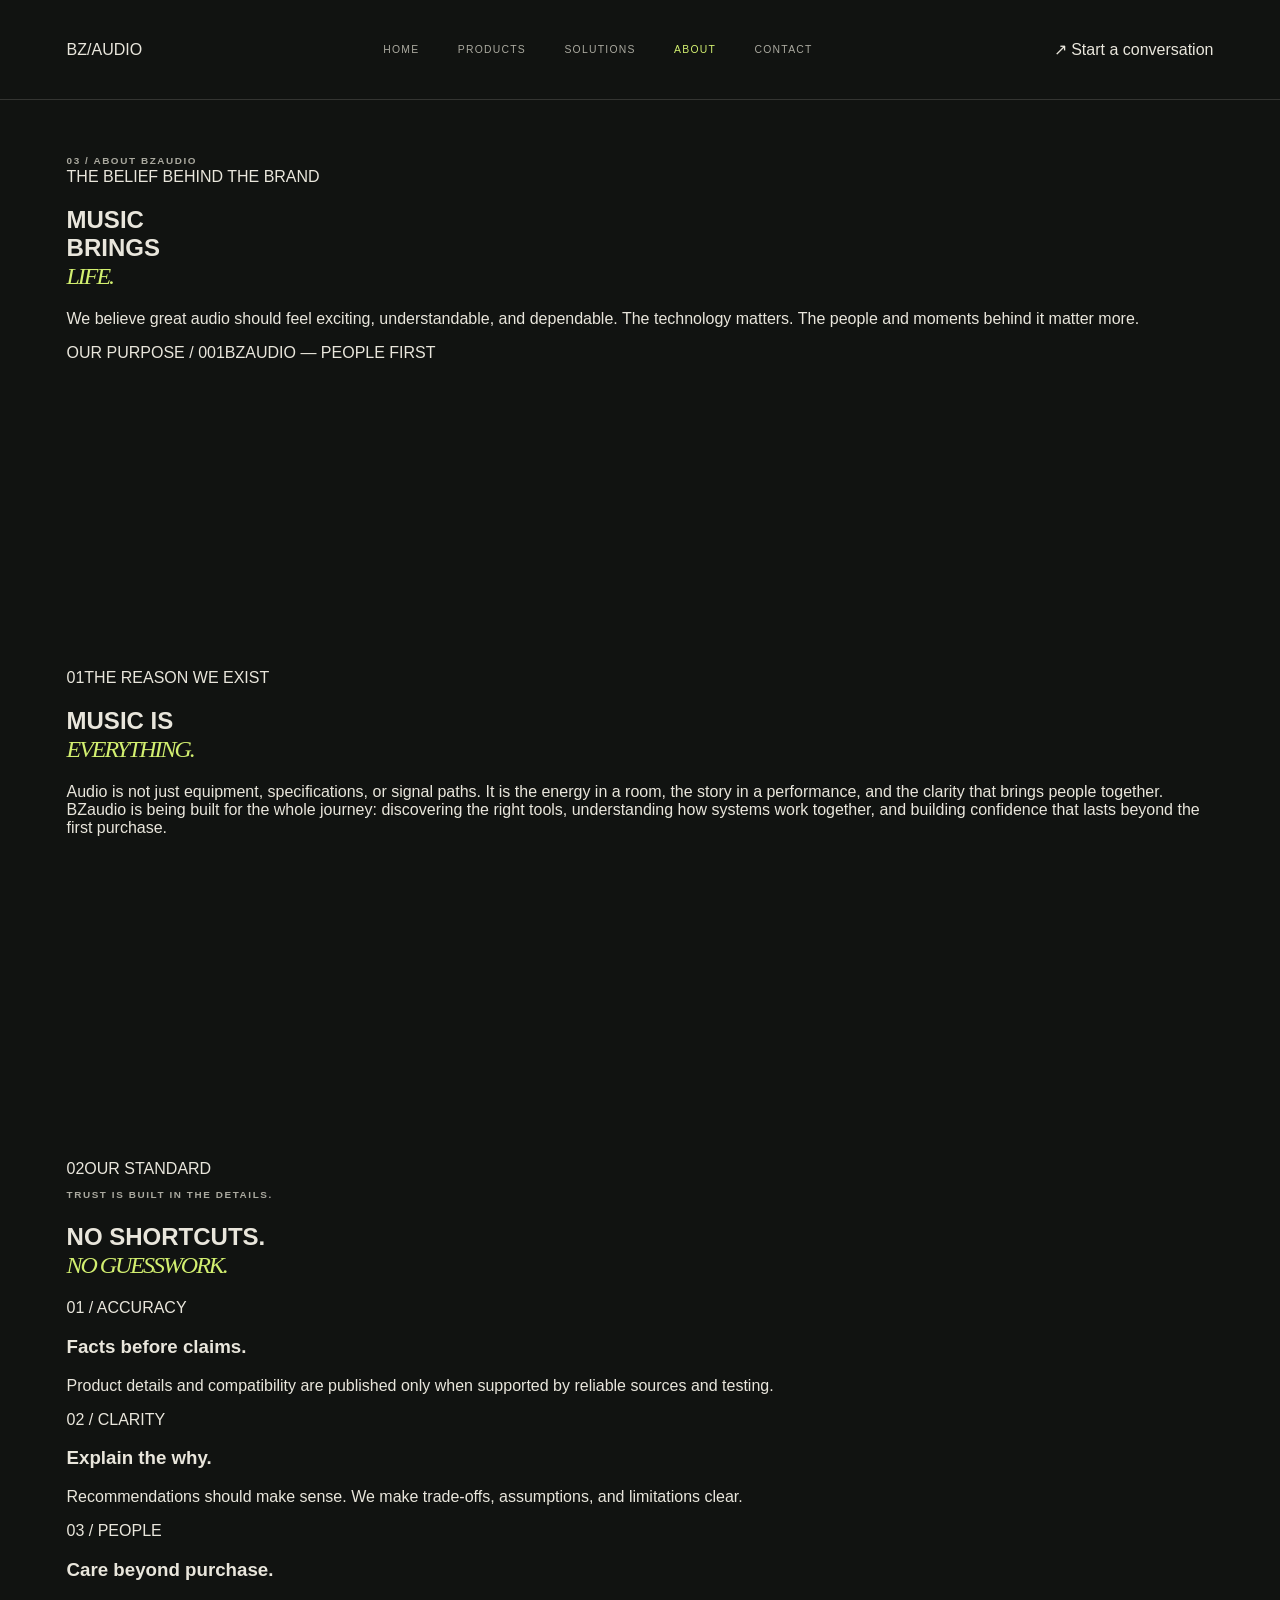
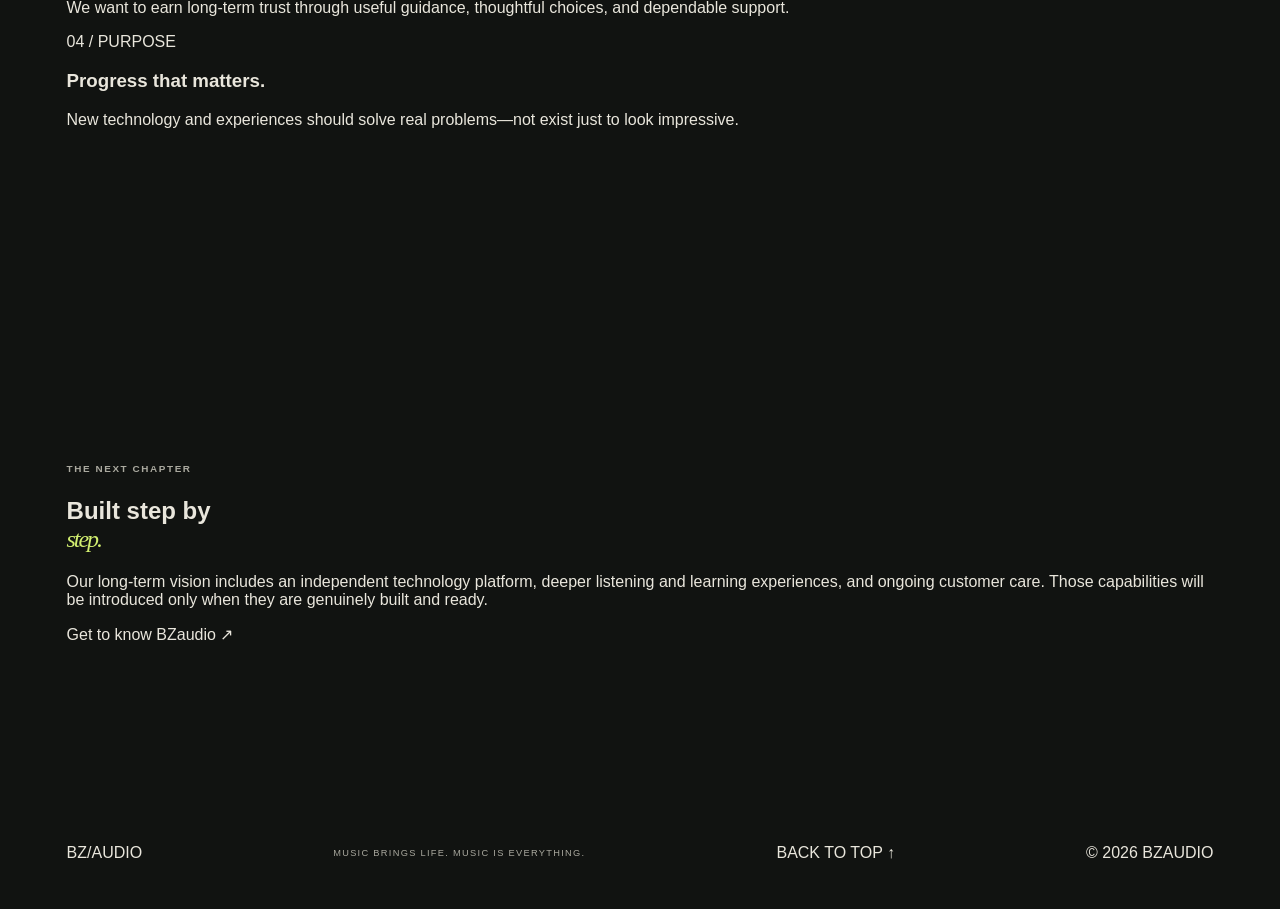
==== about.html @ c27d9ab2 "feat: add BZaudio company story and trust principles" ====
<!doctype html>
<html lang="en">
<head>
  <meta charset="utf-8">
  <meta name="viewport" content="width=device-width, initial-scale=1">
  <meta name="theme-color" content="#151614">
  <meta name="description" content="Learn about the BZaudio belief, company purpose, and the standards guiding a people-first professional audio company.">
  <meta property="og:title" content="About — BZaudio">
  <meta property="og:description" content="Music brings life. Music is everything.">
  <title>About — BZaudio</title>
  <link rel="preconnect" href="https://fonts.googleapis.com">
  <link rel="preconnect" href="https://fonts.gstatic.com" crossorigin>
  <link href="https://fonts.googleapis.com/css2?family=DM+Mono:wght@400;500&family=Manrope:wght@400;500;600;700;800&display=swap" rel="stylesheet">
  <link rel="stylesheet" href="styles.css">
  <script src="script.js" defer></script>
</head>
<body>
  <a class="skip-link" href="#main">Skip to content</a>
  <header class="site-header">
    <a class="wordmark" href="index.html" aria-label="BZaudio home"><span class="wordmark-symbol" aria-hidden="true">BZ<span>/</span></span><span class="wordmark-name">AUDIO</span></a>
    <button class="menu-toggle" type="button" aria-expanded="false" aria-controls="primary-navigation"><span class="menu-toggle-label">Menu</span><span class="menu-toggle-icon" aria-hidden="true"><i></i><i></i></span></button>
    <nav class="primary-navigation" id="primary-navigation" aria-label="Main navigation">
      <a href="index.html">Home</a><a href="products.html">Products</a><a href="solutions.html">Solutions</a><a href="about.html" aria-current="page">About</a><a href="contact.html">Contact</a>
    </nav>
    <a class="header-index" href="contact.html"><span>↗</span> Start a conversation</a>
  </header>
  <main id="main">
    <section class="subpage-hero section-shell">
      <div class="subpage-meta" data-reveal><span class="eyebrow">03 / ABOUT BZAUDIO</span><span>THE BELIEF BEHIND THE BRAND</span></div>
      <div class="subpage-heading" data-reveal>
        <h1>MUSIC<br>BRINGS<br><em>LIFE.</em></h1>
        <p>We believe great audio should feel exciting, understandable, and dependable. The technology matters. The people and moments behind it matter more.</p>
      </div>
      <div class="subpage-foot"><span>OUR PURPOSE / 001</span><span>BZAUDIO — PEOPLE FIRST</span></div>
    </section>
    <section class="about-belief section-shell">
      <div class="section-label" data-reveal><span>01</span><span>THE REASON WE EXIST</span></div>
      <div class="about-belief-copy" data-reveal>
        <h2>MUSIC IS<br><em>EVERYTHING.</em></h2>
        <p>Audio is not just equipment, specifications, or signal paths. It is the energy in a room, the story in a performance, and the clarity that brings people together. BZaudio is being built for the whole journey: discovering the right tools, understanding how systems work together, and building confidence that lasts beyond the first purchase.</p>
      </div>
    </section>
    <section class="about-standards section-shell">
      <div class="section-label" data-reveal><span>02</span><span>OUR STANDARD</span></div>
      <div class="about-standards-heading" data-reveal><p class="eyebrow">Trust is built in the details.</p><h2>NO SHORTCUTS.<br><em>NO GUESSWORK.</em></h2></div>
      <div class="standard-grid">
        <article data-reveal><span>01 / ACCURACY</span><h3>Facts before claims.</h3><p>Product details and compatibility are published only when supported by reliable sources and testing.</p></article>
        <article data-reveal><span>02 / CLARITY</span><h3>Explain the why.</h3><p>Recommendations should make sense. We make trade-offs, assumptions, and limitations clear.</p></article>
        <article data-reveal><span>03 / PEOPLE</span><h3>Care beyond purchase.</h3><p>We want to earn long-term trust through useful guidance, thoughtful choices, and dependable support.</p></article>
        <article data-reveal><span>04 / PURPOSE</span><h3>Progress that matters.</h3><p>New technology and experiences should solve real problems—not exist just to look impressive.</p></article>
      </div>
    </section>
    <section class="subpage-cta section-shell" data-reveal>
      <p class="eyebrow">THE NEXT CHAPTER</p><h2>Built step by<br><em>step.</em></h2><p class="cta-description">Our long-term vision includes an independent technology platform, deeper listening and learning experiences, and ongoing customer care. Those capabilities will be introduced only when they are genuinely built and ready.</p><a class="cta-link" href="contact.html">Get to know BZaudio <span>↗</span></a>
    </section>
  </main>
  <footer class="site-footer"><a class="footer-wordmark" href="index.html">BZ<span>/</span>AUDIO</a><p>MUSIC BRINGS LIFE. MUSIC IS EVERYTHING.</p><a class="back-to-top" href="#main">BACK TO TOP <span>↑</span></a><span class="footer-copyright">© <span id="year">2026</span> BZAUDIO</span></footer>
</body>
</html>
---- styles.css ----
:root {
  color-scheme: dark;
  --ink: #111311;
  --ink-soft: #191c19;
  --paper: #e9e6dc;
  --paper-muted: #aaa99f;
  --line: rgba(233, 230, 220, 0.2);
  --line-strong: rgba(233, 230, 220, 0.42);
  --signal: #d2ef70;
  --serif: Georgia, "Times New Roman", serif;
  --sans: Inter, "Helvetica Neue", Helvetica, Arial, sans-serif;
  --page-gutter: clamp(1.25rem, 5.2vw, 5.8rem);
  --ease-out: cubic-bezier(0.2, 0.72, 0.18, 1);
}

* { box-sizing: border-box; }
html { scroll-behavior: smooth; scroll-padding-top: 6rem; }
body {
  margin: 0;
  background: var(--ink);
  color: var(--paper);
  font-family: var(--sans);
  -webkit-font-smoothing: antialiased;
  text-rendering: optimizeLegibility;
}
a { color: inherit; text-decoration: none; }
button { font: inherit; }
::selection { background: var(--signal); color: var(--ink); }

.skip-link {
  position: fixed;
  z-index: 100;
  top: 1rem;
  left: 1rem;
  padding: .8rem 1rem;
  transform: translateY(-160%);
  background: var(--signal);
  color: var(--ink);
}
.skip-link:focus { transform: translateY(0); }

.site-header {
  position: absolute;
  z-index: 20;
  inset: 0 0 auto;
  display: flex;
  align-items: center;
  justify-content: space-between;
  min-height: 6.25rem;
  padding: 0 var(--page-gutter);
  border-bottom: 1px solid rgba(233, 230, 220, .16);
}
.brand { display: inline-flex; align-items: center; gap: .7rem; width: max-content; }
.brand-mark { display: inline-flex; align-items: end; gap: 3px; height: 1.3rem; }
.brand-mark span { display: block; width: 3px; background: var(--signal); transform-origin: bottom; }
.brand-mark span:nth-child(1) { height: 48%; }
.brand-mark span:nth-child(2) { height: 100%; }
.brand-mark span:nth-child(3) { height: 68%; }
.brand-name { font-size: 1.2rem; font-weight: 760; letter-spacing: -.075em; }
.brand-name span { font-weight: 350; }
.primary-navigation { display: flex; align-items: center; gap: clamp(1.5rem, 3vw, 3.5rem); }
.primary-navigation a, .header-note {
  color: var(--paper-muted);
  font-size: .65rem;
  letter-spacing: .12em;
  text-transform: uppercase;
  transition: color .25s ease;
}
.primary-navigation a:hover, .primary-navigation a:focus-visible { color: var(--signal); }
.header-note { font-size: .58rem; letter-spacing: .16em; }
.menu-toggle { display: none; }

.hero {
  position: relative;
  display: flex;
  min-height: min(900px, 100svh);
  min-height: max(740px, 100svh);
  align-items: center;
  overflow: hidden;
  padding: 9rem var(--page-gutter) 6.5rem;
  isolation: isolate;
}
.hero::before {
  position: absolute;
  z-index: -2;
  inset: 0;
  background: linear-gradient(90deg, rgba(17, 19, 17, .99) 0%, rgba(17, 19, 17, .92) 38%, rgba(17, 19, 17, .26) 100%);
  content: "";
}
.hero-grid {
  position: absolute;
  z-index: -3;
  inset: 0;
  background-image: linear-gradient(rgba(233,230,220,.055) 1px, transparent 1px), linear-gradient(90deg, rgba(233,230,220,.055) 1px, transparent 1px);
  background-size: 8.333vw 8.333vw;
  mask-image: linear-gradient(90deg, transparent, #000 34%, #000 100%);
}
.hero-content { position: relative; z-index: 2; width: min(100%, 930px); }
.eyebrow, .section-kicker, .belief-label, .belief-foot, .architecture-caption, .hero-index, .hero-side-note, .closing-coordinate, .row-number, .footer-meta {
  font-size: .62rem;
  font-weight: 550;
  letter-spacing: .16em;
  line-height: 1.5;
  text-transform: uppercase;
}
.eyebrow { display: flex; align-items: center; gap: .8rem; color: var(--paper-muted); }
.eyebrow-line { width: 2.4rem; height: 1px; background: var(--signal); }
.hero h1 {
  max-width: 9ch;
  margin: 2.6rem 0 2.7rem;
  font-size: clamp(4.6rem, 10.7vw, 10.4rem);
  font-weight: 560;
  letter-spacing: -.092em;
  line-height: .82;
}
h1 em, h2 em { color: var(--signal); font-family: var(--serif); font-weight: 400; letter-spacing: -.085em; }
.hero-bottom { display: flex; align-items: end; justify-content: space-between; gap: 2rem; max-width: 760px; }
.hero-intro { max-width: 24rem; margin: 0; color: var(--paper-muted); font-size: clamp(.95rem, 1.25vw, 1.12rem); line-height: 1.7; }
.round-link { display: flex; align-items: center; gap: 1.1rem; color: var(--paper); font-size: .66rem; letter-spacing: .1em; line-height: 1.5; text-transform: uppercase; }
.round-link-icon {
  display: grid;
  width: 3.4rem;
  height: 3.4rem;
  place-items: center;
  border: 1px solid var(--line-strong);
  border-radius: 50%;
  color: var(--signal);
  font-size: 1.35rem;
  transition: color .3s ease, background .3s ease, transform .3s var(--ease-out);
}
.round-link:hover .round-link-icon { transform: translate(4px, 4px); background: var(--signal); color: var(--ink); }
.hero-index { position: absolute; right: var(--page-gutter); bottom: 3rem; display: flex; align-items: center; gap: .7rem; color: var(--paper-muted); }
.hero-index span:first-child { color: var(--signal); }
.index-rule { width: 3rem; height: 1px; background: var(--line-strong); }
.hero-side-note { position: absolute; top: 50%; right: 1.4rem; color: rgba(233,230,220,.42); writing-mode: vertical-rl; transform: translateY(-50%); }

.hero-architecture { position: absolute; z-index: -1; top: 12%; right: 5%; width: min(48vw, 690px); height: 76%; opacity: .9; perspective: 1000px; }
.architecture-frame { position: absolute; inset: 8% 13%; border: 1px solid rgba(233,230,220,.2); transform: rotateY(-22deg) rotateX(4deg); }
.frame-two { inset: 16% 22%; border-color: rgba(210,239,112,.38); transform: rotateY(-22deg) rotateX(4deg) translateZ(28px); }
.frame-three { inset: 25% 31%; border-color: rgba(233,230,220,.36); transform: rotateY(-22deg) rotateX(4deg) translateZ(56px); }
.architecture-floor { position: absolute; right: 0; bottom: 8%; left: 0; height: 32%; background: repeating-linear-gradient(0deg, transparent 0 27px, rgba(233,230,220,.13) 28px), repeating-linear-gradient(90deg, transparent 0 48px, rgba(233,230,220,.12) 49px); transform: perspective(340px) rotateX(62deg); transform-origin: bottom; mask-image: linear-gradient(transparent, #000); }
.architecture-beam { position: absolute; top: 2%; right: 27%; width: 1px; height: 76%; background: linear-gradient(transparent, var(--signal), transparent); opacity: .65; animation: beam-breathe 5s ease-in-out infinite; }
.architecture-core { position: absolute; top: 50%; left: 52%; display: flex; align-items: center; gap: 8px; transform: translate(-50%, -50%) rotate(-20deg); }
.architecture-core span { display: block; width: 3px; height: 5rem; background: var(--signal); transform-origin: center; animation: sound-pulse 2.8s ease-in-out infinite; }
.architecture-core span:nth-child(2) { height: 10rem; animation-delay: -.8s; }
.architecture-core span:nth-child(3) { height: 7rem; animation-delay: -1.5s; }
.architecture-caption { position: absolute; right: 4%; bottom: 1%; color: rgba(233,230,220,.42); font-size: .52rem; }

.section-shell { padding: clamp(6rem, 12vw, 11rem) var(--page-gutter); }
.belief { background: var(--paper); color: var(--ink); }
.section-kicker { display: flex; justify-content: space-between; gap: 2rem; padding-bottom: 1.2rem; border-bottom: 1px solid rgba(17,19,17,.24); color: #65675e; }
.belief-layout { display: grid; grid-template-columns: 1fr 2.6fr; gap: 4vw; padding: clamp(4rem, 9vw, 8rem) 0 5rem; }
.belief-label { margin: .6rem 0 0; color: #606359; }
.belief-copy h2 { margin: 0; font-size: clamp(2.8rem, 7.4vw, 7.8rem); font-weight: 570; letter-spacing: -.085em; line-height: .92; }
.belief-copy h2 span { color: #888a7d; }
.belief-description { max-width: 34rem; margin: 3.2rem 0 0 auto; color: #55584f; font-size: clamp(1rem, 1.35vw, 1.2rem); line-height: 1.8; }
.belief-rule { position: relative; height: 1px; background: rgba(17,19,17,.2); }
.belief-rule span { position: absolute; top: -2px; left: 0; width: 19%; height: 4px; background: var(--ink); }
.belief-foot { margin: 1.2rem 0 0; color: #606359; text-align: right; }

.approach { background: var(--ink-soft); }
.approach .section-kicker { border-color: var(--line); color: var(--paper-muted); }
.approach-heading { display: grid; grid-template-columns: 1.5fr 1fr; align-items: end; gap: 5vw; padding: clamp(4rem, 8vw, 7rem) 0 5rem; }
.approach-heading h2 { margin: 0; font-size: clamp(3.6rem, 8vw, 8.5rem); font-weight: 520; letter-spacing: -.09em; line-height: .86; }
.approach-intro { max-width: 25rem; margin: 0 0 .5rem; color: var(--paper-muted); font-size: 1rem; line-height: 1.8; }
.approach-list { border-top: 1px solid var(--line-strong); }
.approach-row { display: grid; grid-template-columns: .35fr 1.2fr 1.2fr auto; align-items: center; gap: 2rem; min-height: 8.5rem; border-bottom: 1px solid var(--line); transition: padding .35s var(--ease-out), background .35s ease; }
.approach-row:hover { padding-inline: 1rem; background: rgba(233,230,220,.035); }
.row-number { color: var(--signal); }
.approach-row h3 { margin: 0; font-size: clamp(1.4rem, 2.5vw, 2.4rem); font-weight: 480; letter-spacing: -.055em; }
.approach-row p { max-width: 25rem; margin: 0; color: var(--paper-muted); font-size: .9rem; line-height: 1.7; }
.row-mark { color: var(--signal); font-size: 1.3rem; transition: transform .3s var(--ease-out); }
.approach-row:hover .row-mark { transform: translate(4px, -4px); }

.closing { position: relative; min-height: 700px; display: flex; align-items: center; overflow: hidden; background: #d9d6ca; color: var(--ink); }
.closing-copy { position: relative; z-index: 2; max-width: 790px; }
.closing .eyebrow { color: #55584f; }
.closing h2 { margin: 2.5rem 0 2rem; font-size: clamp(4rem, 9vw, 9rem); font-weight: 560; letter-spacing: -.09em; line-height: .86; }
.closing h2 em { color: #666d48; }
.closing-copy > p:not(.eyebrow) { max-width: 25rem; color: #55584f; font-size: 1rem; line-height: 1.8; }
.text-link { display: inline-flex; align-items: center; gap: 1.2rem; margin-top: 2rem; padding-bottom: .6rem; border-bottom: 1px solid rgba(17,19,17,.4); font-size: .72rem; letter-spacing: .1em; text-transform: uppercase; }
.text-link span { font-size: 1rem; transition: transform .25s ease; }
.text-link:hover span { transform: translateY(-4px); }
.closing-art { position: absolute; top: 50%; right: -4%; width: min(55vw, 760px); aspect-ratio: 1; transform: translateY(-50%); }
.closing-ring { position: absolute; inset: 10%; border: 1px solid rgba(17,19,17,.18); border-radius: 50%; }
.ring-b { inset: 24%; border-color: rgba(17,19,17,.3); }
.ring-c { inset: 38%; border-color: rgba(17,19,17,.42); }
.closing-axis { position: absolute; top: 0; bottom: 0; left: 50%; width: 1px; background: linear-gradient(transparent, rgba(17,19,17,.42), transparent); transform: rotate(32deg); }
.closing-coordinate { position: absolute; right: var(--page-gutter); bottom: 2rem; color: #4e5148; font-size: .55rem; }

.site-footer { display: flex; align-items: center; justify-content: space-between; gap: 2rem; min-height: 7rem; padding: 1.5rem var(--page-gutter); background: var(--ink); }
.footer-brand .brand-name { font-size: 1rem; }
.site-footer > p { color: var(--paper-muted); font-size: .58rem; letter-spacing: .14em; }
.footer-meta { color: #606359; font-size: .55rem; }

.reveal { opacity: 1; transform: none; }
.js .reveal { transition: opacity .8s var(--ease-out), transform .8s var(--ease-out); }
.js .reveal:not(.is-visible) { opacity: 0; transform: translateY(22px); }
.hero-content > * { animation: hero-arrive .9s var(--ease-out) both; }
.hero-content > *:nth-child(2) { animation-delay: .12s; }
.hero-content > *:nth-child(3) { animation-delay: .24s; }

@keyframes hero-arrive { from { opacity: 0; transform: translateY(24px); } to { opacity: 1; transform: translateY(0); } }
@keyframes beam-breathe { 0%, 100% { opacity: .2; } 50% { opacity: .85; } }
@keyframes sound-pulse { 0%, 100% { transform: scaleY(.58); opacity: .55; } 50% { transform: scaleY(1); opacity: 1; } }

:focus-visible { outline: 2px solid currentColor; outline-offset: 5px; }
@media (max-width: 900px) {
  .header-note { display: none; }
  .hero-architecture { right: -10%; width: 65vw; opacity: .65; }
  .belief-layout { grid-template-columns: 1fr; gap: 2rem; }
  .belief-description { margin-left: 0; }
  .approach-heading { grid-template-columns: 1fr; gap: 2rem; }
  .approach-intro { margin-left: auto; }
  .approach-row { grid-template-columns: .25fr 1fr auto; gap: 1.2rem; padding: 1.6rem 0; }
  .approach-row p { grid-column: 2; }
  .row-mark { grid-column: 3; grid-row: 1 / span 2; }
}
@media (max-width: 640px) {
  .site-header { min-height: 5rem; }
  .menu-toggle { display: flex; position: relative; z-index: 22; width: 2.8rem; height: 2.8rem; flex-direction: column; justify-content: center; gap: 6px; padding: .7rem; border: 1px solid var(--line); border-radius: 50%; background: transparent; color: var(--paper); }
  .menu-toggle span { display: block; width: 100%; height: 1px; background: currentColor; transition: transform .25s ease; }
  .menu-toggle[aria-expanded="true"] span:first-child { transform: translateY(3.5px) rotate(45deg); }
  .menu-toggle[aria-expanded="true"] span:last-child { transform: translateY(-3.5px) rotate(-45deg); }
  .primary-navigation { position: absolute; top: calc(100% + 1px); right: 0; left: 0; display: flex; flex-direction: column; align-items: stretch; gap: 0; padding: .8rem var(--page-gutter) 1.2rem; border-bottom: 1px solid var(--line); background: var(--ink); opacity: 0; visibility: hidden; pointer-events: none; transform: translateY(-8px); transition: opacity .25s ease, transform .25s ease, visibility .25s ease; }
  .primary-navigation.is-open { opacity: 1; visibility: visible; pointer-events: auto; transform: translateY(0); }
  .primary-navigation a { padding: 1rem 0; border-bottom: 1px solid var(--line); }
  .primary-navigation a:last-child { border: 0; }
  .hero { min-height: 820px; min-height: 100svh; padding-top: 8rem; padding-bottom: 7rem; }
  .hero::before { background: linear-gradient(90deg, rgba(17,19,17,.98), rgba(17,19,17,.74)); }
  .hero-grid { background-size: 25vw 25vw; }
  .hero-architecture { top: 19%; right: -32%; width: 100vw; height: 65%; opacity: .5; }
  .hero h1 { margin: 3rem 0 2.2rem; font-size: clamp(4.1rem, 17vw, 6.8rem); }
  .hero-bottom { align-items: start; flex-direction: column; gap: 2rem; }
  .hero-intro { max-width: 20rem; }
  .hero-index { right: var(--page-gutter); bottom: 2rem; }
  .hero-side-note { display: none; }
  .section-shell { padding-top: 5.5rem; padding-bottom: 5.5rem; }
  .section-kicker { font-size: .52rem; }
  .belief-layout { padding: 4rem 0; }
  .belief-copy h2 { font-size: clamp(2.7rem, 11vw, 4.6rem); }
  .belief-description { margin-top: 2.2rem; }
  .belief-foot { font-size: .5rem; }
  .approach-heading { padding: 4rem 0 3.5rem; }
  .approach-heading h2 { font-size: clamp(3.4rem, 13vw, 5.5rem); }
  .approach-row { grid-template-columns: 2rem 1fr auto; min-height: 0; gap: .8rem; padding: 1.5rem 0; }
  .approach-row h3 { font-size: 1.45rem; }
  .approach-row p { font-size: .83rem; }
  .closing { min-height: 690px; }
  .closing h2 { font-size: clamp(3.8rem, 14vw, 6rem); }
  .closing-art { top: auto; right: -38%; bottom: -8%; width: 95vw; transform: none; opacity: .55; }
  .closing-coordinate { right: var(--page-gutter); font-size: .46rem; }
  .site-footer { align-items: flex-start; flex-wrap: wrap; min-height: 8rem; padding-top: 2rem; padding-bottom: 2rem; }
  .site-footer > p { order: 3; width: 100%; margin: 0; }
}
@media (prefers-reduced-motion: reduce) {
  html { scroll-behavior: auto; }
  *, *::before, *::after { scroll-behavior: auto !important; animation-duration: .01ms !important; animation-iteration-count: 1 !important; transition-duration: .01ms !important; }
  .js .reveal:not(.is-visible) { opacity: 1; transform: none; }
}

.primary-navigation a[aria-current="page"] { color: var(--signal); }
.inner-hero {
  position: relative;
  display: flex;
  min-height: min(760px, 82svh);
  flex-direction: column;
  align-items: flex-start;
  justify-content: flex-end;
  overflow: hidden;
  padding-top: 13rem;
  padding-bottom: clamp(4rem, 8vw, 7rem);
  border-bottom: 1px solid var(--line);
  background-image: linear-gradient(rgba(233,230,220,.045) 1px, transparent 1px), linear-gradient(90deg, rgba(233,230,220,.045) 1px, transparent 1px);
  background-size: 8.333vw 8.333vw;
}
.inner-title {
  max-width: 12ch;
  margin: 2.8rem 0 2rem;
  font-size: clamp(4.2rem, 10vw, 9.5rem);
  font-weight: 550;
  letter-spacing: -.09em;
  line-height: .86;
}
.inner-title em { color: var(--signal); }
.inner-lede { max-width: 37rem; margin: 0; color: var(--paper-muted); font-size: clamp(1rem, 1.45vw, 1.25rem); line-height: 1.8; }
.inner-coordinate { position: absolute; right: var(--page-gutter); bottom: 2rem; color: #8d9085; font-size: .55rem; letter-spacing: .16em; }
.catalog-section, .solutions-section { background: var(--ink-soft); }
.category-list, .solution-list { margin-top: 3rem; border-top: 1px solid var(--line-strong); }
.category-row, .solution-row {
  display: grid;
  grid-template-columns: .28fr 1.7fr auto;
  align-items: center;
  gap: 2rem;
  min-height: 8.2rem;
  padding: 1.4rem 0;
  border-bottom: 1px solid var(--line);
}
.category-row > div h2, .solution-row h2 { margin: 0 0 .55rem; font-size: clamp(1.45rem, 2.8vw, 2.55rem); font-weight: 470; letter-spacing: -.055em; }
.category-row p, .solution-row p { max-width: 34rem; margin: 0; color: var(--paper-muted); font-size: .9rem; line-height: 1.7; }
.category-glyph { color: var(--signal); font-family: var(--serif); font-size: 2.5rem; }
.catalog-note { max-width: 45rem; margin: 3rem 0 0 auto; color: #b8b9af; font-size: .9rem; line-height: 1.8; }
.solution-row { grid-template-columns: .28fr 1.7fr auto; transition: padding .3s var(--ease-out), background .3s ease; }
.solution-row:hover { padding-inline: 1rem; background: rgba(233,230,220,.035); }
.solution-row .row-mark { color: var(--signal); }
.about-manifesto { background: var(--paper); color: var(--ink); }
.about-manifesto .section-kicker { border-color: rgba(17,19,17,.24); color: #55584f; }
.about-statement { display: grid; grid-template-columns: 1.5fr 1fr; align-items: end; gap: 5vw; padding-top: clamp(4rem, 8vw, 7rem); }
.about-statement h2 { margin: 0; font-size: clamp(3.2rem, 7.8vw, 8rem); font-weight: 560; letter-spacing: -.085em; line-height: .9; }
.about-statement h2 span { color: #888a7d; }
.about-statement p { max-width: 27rem; margin: 0 0 .5rem; color: #55584f; font-size: 1rem; line-height: 1.85; }
.trust-section { background: var(--ink); }
.trust-grid { display: grid; grid-template-columns: repeat(2, minmax(0, 1fr)); margin-top: 3.5rem; border-top: 1px solid var(--line); border-left: 1px solid var(--line); }
.trust-item { min-height: 15rem; padding: 2rem; border-right: 1px solid var(--line); border-bottom: 1px solid var(--line); }
.trust-item h2 { margin: 2.2rem 0 .8rem; font-size: clamp(1.5rem, 2.7vw, 2.3rem); font-weight: 470; letter-spacing: -.05em; }
.trust-item p { max-width: 27rem; margin: 0; color: var(--paper-muted); font-size: .9rem; line-height: 1.8; }
.about-future { min-height: 580px; background: #d9d6ca; color: var(--ink); }
.about-future .eyebrow { color: #55584f; }
.about-future h2 { margin: 3rem 0 2rem; font-size: clamp(3.5rem, 8vw, 8rem); font-weight: 550; letter-spacing: -.09em; line-height: .9; }
.about-future h2 em { color: #666d48; }
.about-future > p:last-child { max-width: 35rem; margin-left: auto; color: #55584f; font-size: 1rem; line-height: 1.85; }
.contact-page { display: flex; min-height: calc(100svh - 7rem); flex-direction: column; align-items: flex-start; justify-content: center; padding-top: 12rem; }
.contact-page .inner-title { max-width: 13ch; }
.contact-note { display: grid; grid-template-columns: .7fr 1fr 1.2fr; align-items: start; gap: 2rem; width: 100%; margin-top: 4rem; padding-top: 2rem; border-top: 1px solid var(--line-strong); }
.contact-index { color: var(--signal); font-size: .58rem; letter-spacing: .16em; }
.contact-note h2 { margin: 0; font-size: clamp(1.35rem, 2.4vw, 2rem); font-weight: 470; letter-spacing: -.05em; }
.contact-note p { max-width: 27rem; margin: 0; color: var(--paper-muted); font-size: .9rem; line-height: 1.8; }

@media (max-width: 900px) {
  .about-statement { grid-template-columns: 1fr; gap: 2.5rem; }
  .about-statement p { margin-left: auto; }
  .contact-note { grid-template-columns: 1fr 1fr; }
  .contact-note p { grid-column: 2; }
}
@media (max-width: 640px) {
  .inner-hero { min-height: 670px; min-height: 78svh; padding-top: 10rem; }
  .inner-title { font-size: clamp(3.7rem, 15vw, 6rem); }
  .inner-coordinate { font-size: .46rem; }
  .category-row, .solution-row { grid-template-columns: 2rem 1fr auto; gap: .8rem; min-height: 0; padding: 1.5rem 0; }
  .category-row > div h2, .solution-row h2 { font-size: 1.4rem; }
  .category-row p, .solution-row p { font-size: .82rem; }
  .category-glyph { font-size: 1.8rem; }
  .catalog-note { margin-top: 2.5rem; font-size: .83rem; }
  .about-statement { padding-top: 4rem; }
  .about-statement h2 { font-size: clamp(2.8rem, 11vw, 4.7rem); }
  .trust-grid { grid-template-columns: 1fr; }
  .trust-item { min-height: 0; padding: 1.6rem; }
  .trust-item h2 { margin-top: 1.5rem; }
  .about-future { min-height: 600px; }
  .about-future h2 { font-size: clamp(3.5rem, 13vw, 5.5rem); }
  .contact-page { min-height: 780px; min-height: calc(100svh - 5rem); }
  .contact-note { grid-template-columns: 1fr; gap: 1.2rem; margin-top: 2.5rem; }
  .contact-note p { grid-column: auto; }
}
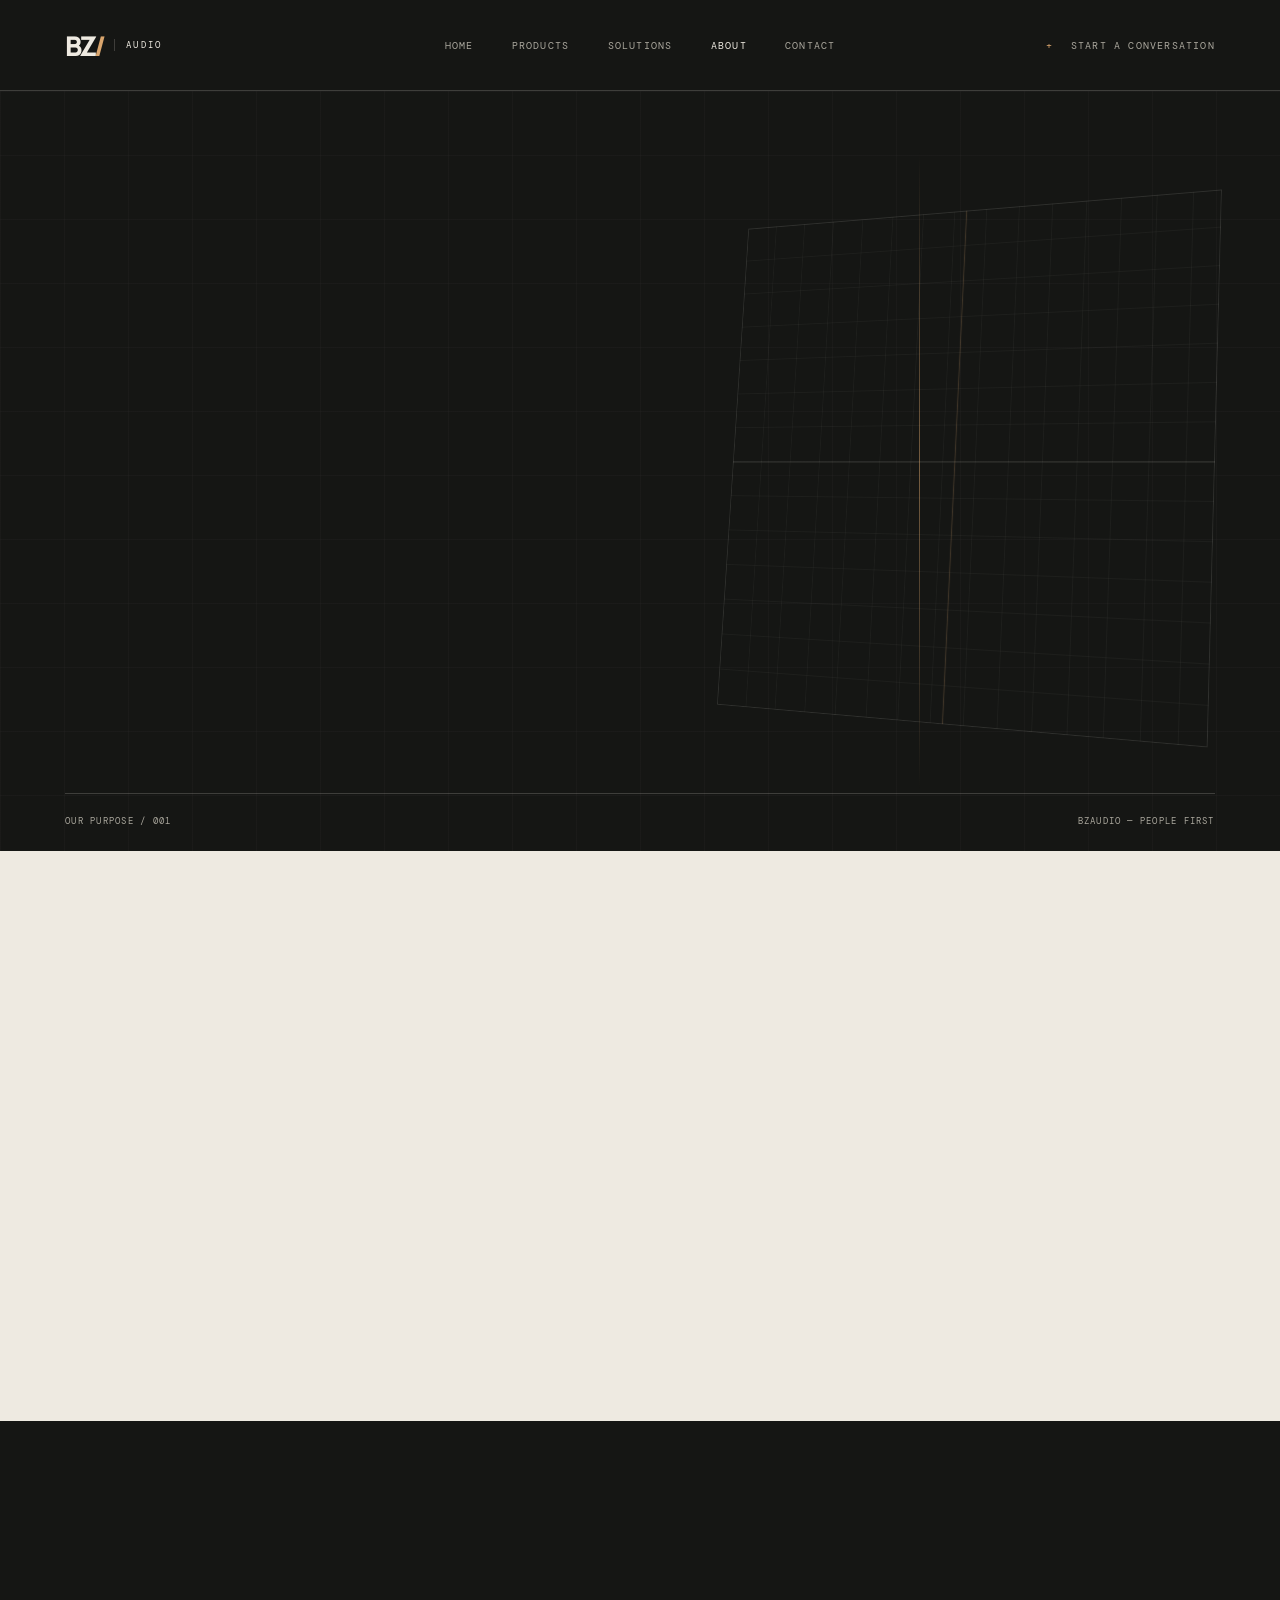
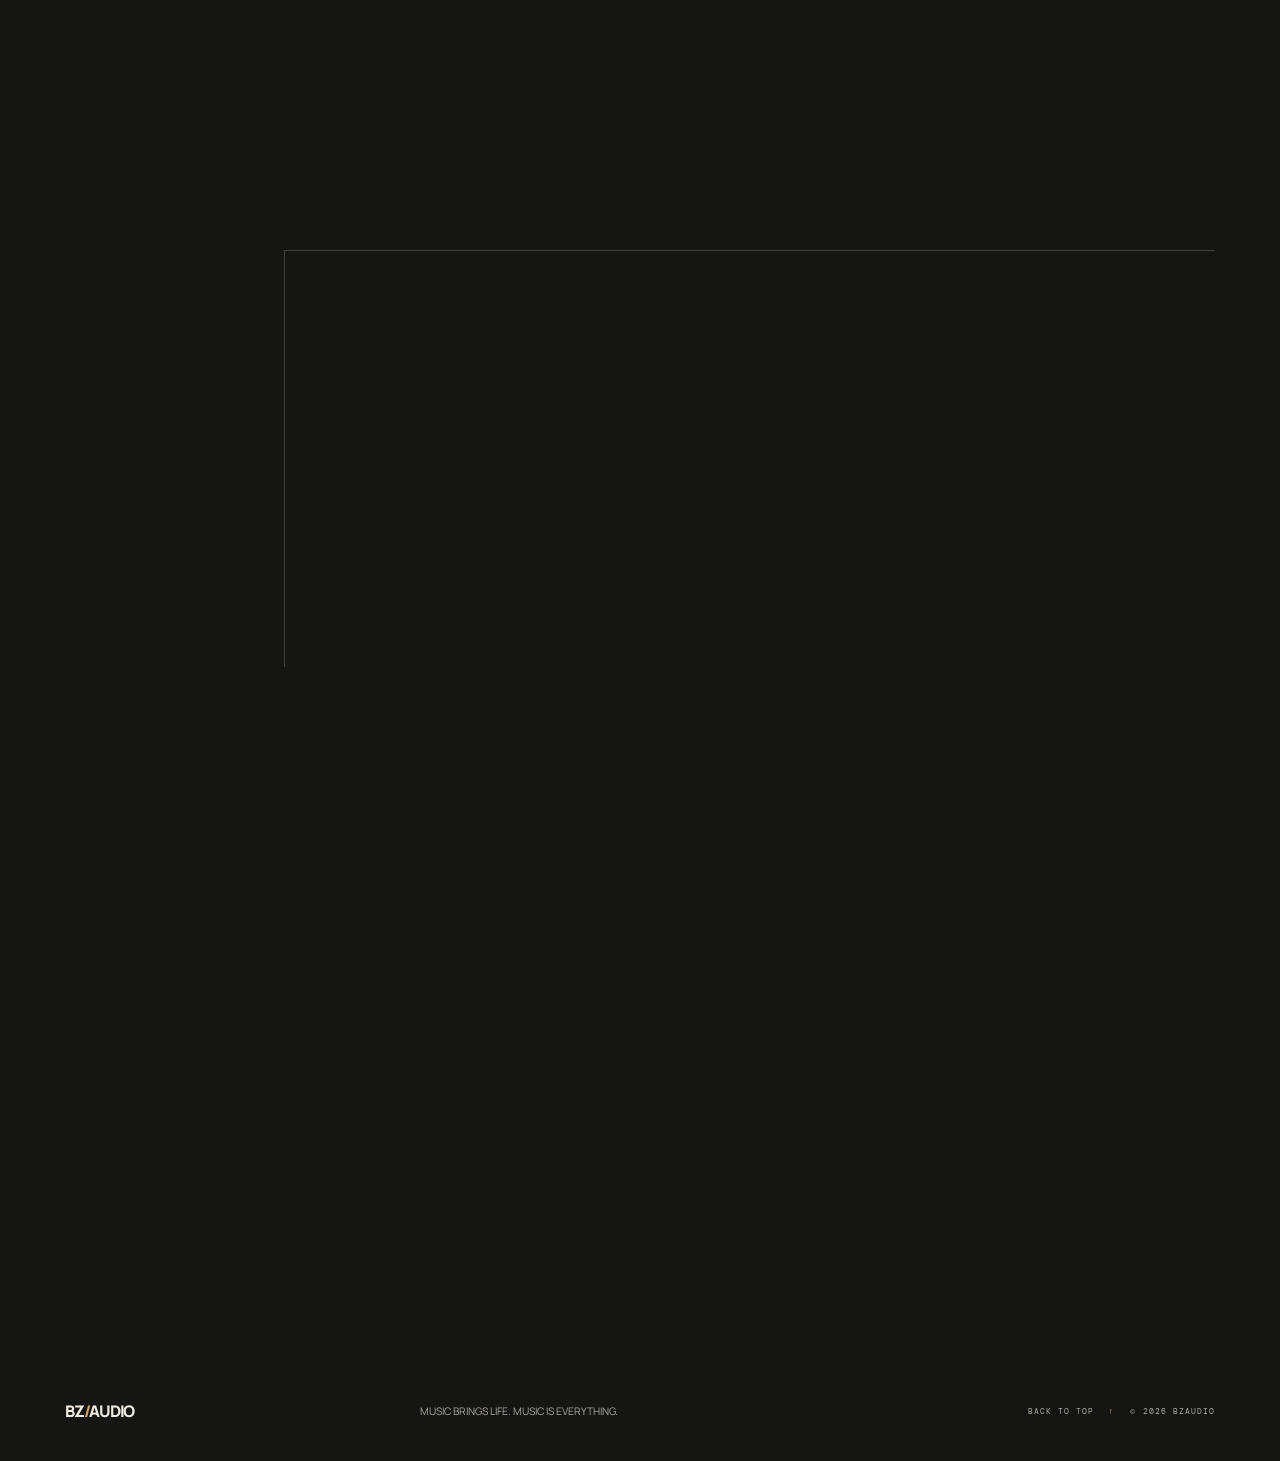
==== commit d954b3f5: "Replace external arrow marks with refined plus symbols" ====
--- a/about.html
+++ b/about.html
@@ -22,7 +22,7 @@
     <nav class="primary-navigation" id="primary-navigation" aria-label="Main navigation">
       <a href="index.html">Home</a><a href="products.html">Products</a><a href="solutions.html">Solutions</a><a href="about.html" aria-current="page">About</a><a href="contact.html">Contact</a>
     </nav>
-    <a class="header-index" href="contact.html"><span>↗</span> Start a conversation</a>
+    <a class="header-index" href="contact.html"><span>+</span> Start a conversation</a>
   </header>
   <main id="main">
     <section class="subpage-hero section-shell">
@@ -51,7 +51,7 @@
       </div>
     </section>
     <section class="subpage-cta section-shell" data-reveal>
-      <p class="eyebrow">THE NEXT CHAPTER</p><h2>Built step by<br><em>step.</em></h2><p class="cta-description">Our long-term vision includes an independent technology platform, deeper listening and learning experiences, and ongoing customer care. Those capabilities will be introduced only when they are genuinely built and ready.</p><a class="cta-link" href="contact.html">Get to know BZaudio <span>↗</span></a>
+      <p class="eyebrow">THE NEXT CHAPTER</p><h2>Built step by<br><em>step.</em></h2><p class="cta-description">Our long-term vision includes an independent technology platform, deeper listening and learning experiences, and ongoing customer care. Those capabilities will be introduced only when they are genuinely built and ready.</p><a class="cta-link" href="contact.html">Get to know BZaudio <span>+</span></a>
     </section>
   </main>
   <footer class="site-footer"><a class="footer-wordmark" href="index.html">BZ<span>/</span>AUDIO</a><p>MUSIC BRINGS LIFE. MUSIC IS EVERYTHING.</p><a class="back-to-top" href="#main">BACK TO TOP <span>↑</span></a><span class="footer-copyright">© <span id="year">2026</span> BZAUDIO</span></footer>
--- a/styles.css
+++ b/styles.css
@@ -1,354 +1,484 @@
 :root {
   color-scheme: dark;
-  --ink: #111311;
-  --ink-soft: #191c19;
-  --paper: #e9e6dc;
-  --paper-muted: #aaa99f;
-  --line: rgba(233, 230, 220, 0.2);
-  --line-strong: rgba(233, 230, 220, 0.42);
-  --signal: #d2ef70;
-  --serif: Georgia, "Times New Roman", serif;
-  --sans: Inter, "Helvetica Neue", Helvetica, Arial, sans-serif;
-  --page-gutter: clamp(1.25rem, 5.2vw, 5.8rem);
-  --ease-out: cubic-bezier(0.2, 0.72, 0.18, 1);
-}
-
+  --ink: #151614;
+  --ink-soft: #1d1f1b;
+  --paper: #eeeae1;
+  --muted: #aaa79d;
+  --line: rgba(238, 234, 225, .19);
+  --accent: #d9a56d;
+  --serif: Georgia, 'Times New Roman', serif;
+  --sans: 'Manrope', 'Helvetica Neue', sans-serif;
+  --mono: 'DM Mono', 'Courier New', monospace;
+  --page-gutter: clamp(1.25rem, 5.1vw, 5.5rem);
+  --ease-out: cubic-bezier(.2, .75, .25, 1);
+}
 * { box-sizing: border-box; }
 html { scroll-behavior: smooth; scroll-padding-top: 6rem; }
-body {
-  margin: 0;
-  background: var(--ink);
-  color: var(--paper);
-  font-family: var(--sans);
-  -webkit-font-smoothing: antialiased;
-  text-rendering: optimizeLegibility;
-}
+body { margin: 0; background: var(--ink); color: var(--paper); font-family: var(--sans); -webkit-font-smoothing: antialiased; }
 a { color: inherit; text-decoration: none; }
 button { font: inherit; }
-::selection { background: var(--signal); color: var(--ink); }
-
-.skip-link {
-  position: fixed;
-  z-index: 100;
-  top: 1rem;
-  left: 1rem;
-  padding: .8rem 1rem;
-  transform: translateY(-160%);
-  background: var(--signal);
-  color: var(--ink);
-}
+::selection { background: var(--accent); color: var(--ink); }
+.skip-link { position: fixed; z-index: 100; top: 1rem; left: 1rem; padding: .8rem 1rem; background: var(--paper); color: var(--ink); transform: translateY(-160%); transition: transform .2s ease; }
 .skip-link:focus { transform: translateY(0); }
-
-.site-header {
-  position: absolute;
-  z-index: 20;
-  inset: 0 0 auto;
+:focus-visible { outline: 2px solid var(--accent); outline-offset: 5px; }
+.site-header { position: relative; z-index: 10; display: grid; grid-template-columns: 1fr auto 1fr; align-items: center; min-height: 5.7rem; padding: 0 var(--page-gutter); border-bottom: 1px solid var(--line); }
+.wordmark { display: inline-flex; align-items: center; gap: .7rem; width: max-content; }
+.wordmark-symbol { font-size: 1.7rem; font-weight: 800; letter-spacing: -.12em; }
+.wordmark-symbol span, .footer-wordmark span { color: var(--accent); }
+.wordmark-name { padding-left: .7rem; border-left: 1px solid var(--line); font: .58rem var(--mono); letter-spacing: .25em; }
+.primary-navigation { display: flex; align-items: center; gap: clamp(1.3rem, 3vw, 3rem); }
+.primary-navigation a, .header-index { color: var(--muted); font: .62rem var(--mono); letter-spacing: .12em; text-transform: uppercase; transition: color .25s ease; }
+.primary-navigation a:hover, .primary-navigation a[aria-current="page"], .header-index:hover { color: var(--paper); }
+.header-index { justify-self: end; }
+.header-index span { margin-right: .65rem; color: var(--accent); }
+.menu-toggle { display: none; }
+.section-shell { padding-right: var(--page-gutter); padding-left: var(--page-gutter); }
+.hero { position: relative; min-height: min(850px, calc(100svh - 5.7rem)); padding-top: clamp(2.2rem, 4vw, 4rem); padding-bottom: 1.6rem; overflow: hidden; }
+.hero::before { position: absolute; top: 11%; left: 48%; width: 1px; height: 72%; background: linear-gradient(transparent, var(--line), transparent); content: ''; }
+.hero-meta, .hero-foot { display: flex; justify-content: space-between; align-items: center; color: var(--muted); font: .57rem var(--mono); letter-spacing: .13em; text-transform: uppercase; }
+.eyebrow { margin: 0; color: var(--accent); font: .61rem var(--mono); letter-spacing: .17em; text-transform: uppercase; }
+.status-dot { display: inline-block; width: .4rem; height: .4rem; margin-right: .65rem; border-radius: 50%; background: var(--accent); box-shadow: 0 0 14px rgba(217,165,109,.55); animation: signal-pulse 2.8s ease-in-out infinite; }
+.hero-edition { opacity: .62; }
+.hero-grid { display: grid; grid-template-columns: minmax(0, 1.04fr) minmax(330px, .96fr); align-items: center; min-height: 630px; max-width: 1600px; margin: 0 auto; }
+.hero-copy { position: relative; z-index: 2; padding-top: 2rem; }
+.hero-kicker { margin: 0 0 1.35rem .35rem; color: var(--muted); font-size: clamp(.8rem, 1vw, .95rem); letter-spacing: .04em; }
+.hero h1 { margin: 0; font-size: clamp(5.2rem, 12.4vw, 12.7rem); font-weight: 800; letter-spacing: -.105em; line-height: .76; }
+.hero-word-outline { color: transparent; -webkit-text-stroke: 1px rgba(238,234,225,.72); }
+.hero-period { color: var(--accent); }
+.hero-bottomline { display: flex; align-items: end; justify-content: space-between; max-width: 430px; margin: 2.7rem 0 0 .4rem; }
+.hero-bottomline p { margin: 0; color: var(--muted); font-size: .78rem; line-height: 1.8; }
+.round-link { display: grid; width: 3.2rem; height: 3.2rem; place-items: center; border: 1px solid rgba(238,234,225,.35); border-radius: 50%; color: var(--accent); font-size: 1.35rem; transition: color .3s ease, background .3s ease, transform .3s ease; }
+.round-link:hover { transform: translate(3px, 3px); background: var(--accent); color: var(--ink); }
+.hero-art { position: relative; width: 100%; max-width: 610px; justify-self: end; margin: -1rem -2.5rem 0 0; }
+.hero-art::after { position: absolute; top: 16%; left: 9%; width: 68%; height: 1px; background: linear-gradient(90deg, transparent, rgba(217,165,109,.65), transparent); content: ''; transform: rotate(-12deg); transform-origin: left; animation: beam-sweep 7s var(--ease-out) infinite; }
+.sound-object { display: block; width: 100%; height: auto; overflow: visible; filter: drop-shadow(18px 28px 28px rgba(0,0,0,.22)); animation: object-float 8s ease-in-out infinite; }
+.art-coordinate { position: absolute; z-index: 1; color: var(--muted); font: .52rem var(--mono); letter-spacing: .16em; }
+.coordinate-top { top: 5%; right: 2%; }
+.coordinate-bottom { right: 5%; bottom: 3%; }
+.coordinate-bottom span { margin-left: 1rem; color: var(--accent); }
+.art-vertical-label { position: absolute; top: 39%; right: -2.4rem; color: var(--muted); font: .5rem var(--mono); letter-spacing: .18em; writing-mode: vertical-rl; }
+.hero-foot { padding-top: 1.25rem; border-top: 1px solid var(--line); }
+.hero-foot-right { display: flex; align-items: center; gap: .8rem; }
+.hero-foot-right i { display: inline-block; width: 3rem; height: 1px; background: var(--accent); }
+.intro { position: relative; display: grid; grid-template-columns: .7fr 1.3fr; min-height: 620px; padding-top: clamp(6rem, 12vw, 11rem); padding-bottom: clamp(6rem, 12vw, 11rem); overflow: hidden; background: var(--paper); color: var(--ink); }
+.section-label { display: flex; gap: 1.4rem; color: #77776f; font: .58rem var(--mono); letter-spacing: .15em; }
+.intro .section-label { color: #62625b; }
+.intro .section-label span:first-child, .intro .eyebrow { color: #79542f; }
+.section-label span:first-child { color: #a77d52; }
+.intro-content { position: relative; z-index: 1; max-width: 850px; }
+.intro-content h2, .principles-heading h2, .closing h2 { margin: 1.5rem 0 0; font-size: clamp(3.3rem, 7vw, 7rem); font-weight: 700; letter-spacing: -.085em; line-height: .98; }
+.intro-content h2 em, .closing h2 em { color: #a77d52; font-family: var(--serif); font-weight: 400; }
+.intro-detail { display: grid; grid-template-columns: 1fr 1fr; gap: 2rem; max-width: 690px; margin: 3rem 0 0 auto; }
+.intro-detail p { margin: 0; color: #5d5e58; font-size: .83rem; line-height: 1.9; }
+.intro-mark { position: absolute; right: -1rem; bottom: -6.5rem; color: rgba(21,22,20,.035); font-size: clamp(13rem, 27vw, 28rem); font-weight: 800; letter-spacing: -.14em; line-height: 1; }
+.intro-mark span { color: rgba(167,125,82,.14); }
+.principles { padding-top: clamp(6rem, 10vw, 9rem); padding-bottom: clamp(6rem, 10vw, 9rem); }
+.principles-heading { max-width: 850px; margin: 4.8rem 0 5rem 19%; }
+.principles-heading h2 { font-size: clamp(3.2rem, 6.6vw, 6.5rem); }
+.principles-heading h2 span { color: #85857b; }
+.principle-list { margin-left: 19%; border-top: 1px solid var(--line); }
+.principle-row { display: grid; grid-template-columns: .35fr 1.2fr 1.15fr 2rem; gap: 1.5rem; align-items: center; min-height: 125px; border-bottom: 1px solid var(--line); }
+.principle-number { align-self: start; padding-top: 2.15rem; color: var(--accent); font: .58rem var(--mono); }
+.principle-row h3 { margin: 0; font-size: clamp(1rem, 1.7vw, 1.55rem); font-weight: 600; letter-spacing: -.045em; }
+.principle-row p { max-width: 360px; margin: 0; color: var(--muted); font-size: .72rem; line-height: 1.8; }
+.principle-mark { display: grid; width: 1.65rem; height: 1.65rem; place-items: center; border: 1px solid rgba(217,165,109,.55); border-radius: 50%; color: var(--accent); font: .9rem var(--mono); transition: color .3s ease, background .3s ease, transform .3s ease; }
+.principle-row:hover .principle-mark { transform: rotate(90deg); background: var(--accent); color: var(--ink); }
+.closing { position: relative; display: flex; min-height: 570px; align-items: center; justify-content: space-between; overflow: hidden; background: var(--ink-soft); }
+.closing-copy { position: relative; z-index: 1; padding: 7rem 0; }
+.closing h2 { font-size: clamp(3.5rem, 7.5vw, 7.2rem); }
+.closing-orbit { position: absolute; top: 50%; right: 11%; width: min(38vw, 470px); aspect-ratio: 1; transform: translateY(-50%); }
+.closing-orbit span { position: absolute; inset: 0; border: 1px dashed rgba(238,234,225,.2); border-radius: 50%; animation: orbit-turn 42s linear infinite; }
+.closing-orbit span:nth-child(2) { inset: 12%; border-color: rgba(217,165,109,.35); animation-duration: 28s; animation-direction: reverse; }
+.closing-orbit span:nth-child(3) { inset: 25%; border-color: rgba(238,234,225,.2); animation-duration: 19s; }
+.closing-orbit::after { position: absolute; top: 50%; left: 50%; width: 8px; height: 8px; border-radius: 50%; background: var(--accent); box-shadow: 0 0 35px 8px rgba(217,165,109,.28); content: ''; transform: translate(-50%, -50%); }
+.closing-index { position: absolute; right: var(--page-gutter); bottom: 2.3rem; display: flex; gap: 2rem; color: var(--muted); font: .53rem var(--mono); letter-spacing: .15em; }
+.site-footer { display: grid; grid-template-columns: 1fr 1fr 1fr auto; align-items: center; gap: 1rem; min-height: 100px; padding: 1.5rem var(--page-gutter); }
+.footer-wordmark { font-size: 1rem; font-weight: 800; letter-spacing: -.08em; }
+.site-footer p { margin: 0; color: var(--muted); font-size: .65rem; }
+.back-to-top, .footer-copyright { color: var(--muted); font: .53rem var(--mono); letter-spacing: .12em; }
+.back-to-top { justify-self: end; }
+.back-to-top span { margin-left: .5rem; color: var(--accent); }
+.footer-copyright { justify-self: end; }
+@keyframes signal-pulse { 0%, 100% { box-shadow: 0 0 8px rgba(217,165,109,.25); } 50% { box-shadow: 0 0 20px rgba(217,165,109,.8); } }
+@keyframes object-float { 0%, 100% { transform: translateY(0); } 50% { transform: translateY(-10px); } }
+@keyframes beam-sweep { 0%, 100% { opacity: 0; transform: translateX(-12%) rotate(-12deg); } 35%, 65% { opacity: .8; } 50% { transform: translateX(12%) rotate(-12deg); } }
+@keyframes orbit-turn { to { transform: rotate(360deg); } }
+.js [data-reveal] { opacity: 0; transform: translateY(24px); transition: opacity .85s var(--ease-out), transform .85s var(--ease-out); }
+.js [data-reveal].is-visible { opacity: 1; transform: translateY(0); }
+.hero-art[data-reveal] { transition-delay: .12s; }
+.principle-row[data-reveal]:nth-child(2) { transition-delay: .08s; }
+.principle-row[data-reveal]:nth-child(3) { transition-delay: .16s; }
+@media (max-width: 980px) {
+  .site-header { grid-template-columns: 1fr auto; }
+  .primary-navigation { position: absolute; top: calc(100% + 1px); right: 0; left: 0; display: none; align-items: stretch; gap: 0; padding: .7rem var(--page-gutter) 1.2rem; border-bottom: 1px solid var(--line); background: var(--ink); }
+  .primary-navigation.is-open { display: flex; flex-direction: column; }
+  .primary-navigation a { padding: 1rem 0; border-bottom: 1px solid var(--line); }
+  .header-index { display: none; }
+  .menu-toggle { display: flex; align-items: center; gap: 1rem; padding: .7rem 0 .7rem .7rem; border: 0; background: none; color: var(--paper); cursor: pointer; }
+  .menu-toggle-label { color: var(--muted); font: .6rem var(--mono); letter-spacing: .14em; text-transform: uppercase; }
+  .menu-toggle-icon { display: grid; gap: 5px; width: 20px; }
+  .menu-toggle-icon i { display: block; height: 1px; background: var(--paper); transition: transform .25s ease; }
+  .menu-toggle[aria-expanded="true"] .menu-toggle-icon i:first-child { transform: translateY(3px) rotate(45deg); }
+  .menu-toggle[aria-expanded="true"] .menu-toggle-icon i:last-child { transform: translateY(-3px) rotate(-45deg); }
+  .hero-grid { grid-template-columns: 1fr .85fr; min-height: 580px; }
+  .hero-art { margin-right: -2rem; }
+  .hero h1 { font-size: clamp(5rem, 13vw, 8.7rem); }
+  .principles-heading, .principle-list { margin-left: 10%; }
+}
+@media (max-width: 680px) {
+  :root { --page-gutter: 1.25rem; }
+  .site-header { min-height: 4.8rem; }
+  .hero { min-height: auto; padding-top: 2rem; }
+  .hero-meta { align-items: flex-start; gap: 1rem; font-size: .48rem; }
+  .hero-edition { max-width: 95px; text-align: right; line-height: 1.6; }
+  .hero-grid { grid-template-columns: 1fr; min-height: auto; }
+  .hero-copy { padding-top: 4.4rem; }
+  .hero h1 { font-size: clamp(5.2rem, 19vw, 8.5rem); }
+  .hero-bottomline { max-width: 100%; margin-top: 2rem; }
+  .hero-art { width: min(100%, 430px); margin: -1.5rem auto -1rem; }
+  .art-vertical-label { right: -.7rem; }
+  .hero-foot { margin-top: .5rem; font-size: .48rem; }
+  .hero-foot-right { gap: .4rem; }
+  .hero-foot-right i { width: 1.5rem; }
+  .intro { grid-template-columns: 1fr; min-height: auto; padding-top: 5rem; padding-bottom: 6rem; }
+  .intro-content { margin-top: 4.5rem; }
+  .intro-content h2, .principles-heading h2, .closing h2 { font-size: clamp(3.3rem, 14vw, 5rem); }
+  .intro-detail { grid-template-columns: 1fr; gap: 1rem; margin-top: 2rem; }
+  .intro-mark { right: -1rem; bottom: -2rem; font-size: 12rem; }
+  .principles { padding-top: 5rem; padding-bottom: 5rem; }
+  .principles-heading { margin: 4rem 0 3rem; }
+  .principle-list { margin-left: 0; }
+  .principle-row { grid-template-columns: 2rem 1fr 1.5rem; gap: .7rem; padding: 1.4rem 0; }
+  .principle-number { padding-top: .25rem; }
+  .principle-row h3 { font-size: 1rem; }
+  .principle-row p { grid-column: 2 / 3; grid-row: 2; font-size: .68rem; }
+  .principle-mark { grid-column: 3; grid-row: 1; }
+  .closing { min-height: 500px; align-items: flex-start; }
+  .closing-copy { padding: 6rem 0; }
+  .closing-orbit { top: 60%; right: -10%; width: 75vw; opacity: .7; }
+  .closing-index { right: var(--page-gutter); left: var(--page-gutter); justify-content: space-between; gap: .5rem; font-size: .46rem; }
+  .site-footer { grid-template-columns: 1fr 1fr; row-gap: 1.4rem; padding-top: 1.7rem; padding-bottom: 1.7rem; }
+  .site-footer p { grid-column: 1 / -1; grid-row: 2; }
+  .back-to-top { justify-self: end; }
+  .footer-copyright { justify-self: start; grid-column: 1 / -1; }
+}
+@media (prefers-reduced-motion: reduce) {
+  html { scroll-behavior: auto; }
+  *, *::before, *::after { scroll-behavior: auto !important; animation-duration: .01ms !important; animation-iteration-count: 1 !important; transition-duration: .01ms !important; }
+  .js [data-reveal] { opacity: 1; transform: none; }
+}
+/* Shared secondary-page system: architectural grid, copper signal, editorial hierarchy. */
+.primary-navigation a[aria-current="page"] { color: var(--paper); }
+.subpage-hero {
+  position: relative;
+  min-height: min(760px, calc(100svh - 5.7rem));
+  display: flex;
+  flex-direction: column;
+  justify-content: space-between;
+  padding-top: clamp(3rem, 6vw, 6rem);
+  padding-bottom: 1.5rem;
+  overflow: hidden;
+  isolation: isolate;
+}
+.subpage-hero::before {
+  position: absolute;
+  z-index: -1;
+  top: 8%;
+  right: 7%;
+  width: min(42vw, 590px);
+  aspect-ratio: 1;
+  border: 1px solid rgba(238,234,225,.12);
+  border-radius: 50%;
+  box-shadow: 0 0 0 4vw rgba(238,234,225,.018), 0 0 0 8vw rgba(238,234,225,.014), 0 0 0 12vw rgba(238,234,225,.01);
+  content: "";
+}
+.subpage-meta, .subpage-foot {
   display: flex;
   align-items: center;
   justify-content: space-between;
-  min-height: 6.25rem;
-  padding: 0 var(--page-gutter);
-  border-bottom: 1px solid rgba(233, 230, 220, .16);
-}
-.brand { display: inline-flex; align-items: center; gap: .7rem; width: max-content; }
-.brand-mark { display: inline-flex; align-items: end; gap: 3px; height: 1.3rem; }
-.brand-mark span { display: block; width: 3px; background: var(--signal); transform-origin: bottom; }
-.brand-mark span:nth-child(1) { height: 48%; }
-.brand-mark span:nth-child(2) { height: 100%; }
-.brand-mark span:nth-child(3) { height: 68%; }
-.brand-name { font-size: 1.2rem; font-weight: 760; letter-spacing: -.075em; }
-.brand-name span { font-weight: 350; }
-.primary-navigation { display: flex; align-items: center; gap: clamp(1.5rem, 3vw, 3.5rem); }
-.primary-navigation a, .header-note {
-  color: var(--paper-muted);
-  font-size: .65rem;
-  letter-spacing: .12em;
+  gap: 1.5rem;
+  color: var(--muted);
+  font: .55rem var(--mono);
+  letter-spacing: .14em;
   text-transform: uppercase;
-  transition: color .25s ease;
-}
-.primary-navigation a:hover, .primary-navigation a:focus-visible { color: var(--signal); }
-.header-note { font-size: .58rem; letter-spacing: .16em; }
-.menu-toggle { display: none; }
+}
+.subpage-heading {
+  display: grid;
+  grid-template-columns: 1.35fr .65fr;
+  align-items: end;
+  gap: 4vw;
+  max-width: 1500px;
+  width: 100%;
+  margin: auto;
+  padding: 5rem 0;
+}
+.subpage-heading h1, .contact-heading h1 {
+  margin: 0;
+  font-size: clamp(4.8rem, 11.2vw, 11rem);
+  font-weight: 800;
+  letter-spacing: -.105em;
+  line-height: .78;
+}
+.subpage-heading h1 em, .contact-heading h1 em { color: var(--accent); font-family: var(--serif); font-weight: 400; }
+.outline-heading { color: transparent; -webkit-text-stroke: 1px rgba(238,234,225,.7); }
+.subpage-heading > p, .contact-heading > p {
+  max-width: 25rem;
+  margin: 0 0 .4rem;
+  color: var(--muted);
+  font-size: .88rem;
+  line-height: 1.9;
+}
+.subpage-foot { padding-top: 1.3rem; border-top: 1px solid var(--line); }
+.catalog, .solutions { padding-top: clamp(5rem, 9vw, 8rem); padding-bottom: clamp(5rem, 9vw, 8rem); background: var(--paper); color: var(--ink); }
+.catalog .section-label, .solutions .section-label { color: #62625b; }
+.catalog .section-label span:first-child, .solutions .section-label span:first-child { color: #79542f; }
+.catalog-list, .solution-list { margin-top: 3.2rem; border-top: 1px solid rgba(21,22,20,.28); }
+.catalog-row, .solution-item {
+  display: grid;
+  grid-template-columns: 3.5rem minmax(0,1fr) auto;
+  align-items: center;
+  gap: 1.5rem;
+  min-height: 8rem;
+  padding: 1.4rem 0;
+  border-bottom: 1px solid rgba(21,22,20,.18);
+  transition: padding .35s var(--ease-out), background .35s ease;
+}
+.catalog-row:hover, .solution-item:hover { padding-right: 1rem; padding-left: 1rem; background: rgba(21,22,20,.035); }
+.catalog-number { color: #79542f; font: .58rem var(--mono); letter-spacing: .14em; }
+.catalog-row h2, .solution-item h2 { margin: 0 0 .55rem; font-size: clamp(1.4rem, 2.8vw, 2.5rem); font-weight: 650; letter-spacing: -.06em; }
+.catalog-row p, .solution-item p { max-width: 35rem; margin: 0; color: #62625b; font-size: .8rem; line-height: 1.8; }
+.catalog-mark, .solution-item > a { color: #79542f; font-size: 1.25rem; transition: transform .25s ease; }
+.catalog-row:hover .catalog-mark, .solution-item:hover > a { transform: translate(4px,-4px); }
+.catalog-disclaimer { max-width: 44rem; margin: 3rem 0 0 auto; color: #62625b; font-size: .78rem; line-height: 1.9; }
+.subpage-cta { position: relative; min-height: 480px; padding-top: 6rem; padding-bottom: 6rem; overflow: hidden; background: var(--ink-soft); }
+.subpage-cta::after { position: absolute; right: -4rem; bottom: -15rem; width: min(48vw, 560px); aspect-ratio: 1; border: 1px solid rgba(217,165,109,.3); border-radius: 50%; box-shadow: 0 0 0 4vw rgba(217,165,109,.035), 0 0 0 8vw rgba(217,165,109,.025); content: ""; }
+.subpage-cta h2 { position: relative; z-index: 1; margin: 2rem 0 1.5rem; font-size: clamp(3.5rem, 8vw, 7.5rem); font-weight: 750; letter-spacing: -.09em; line-height: .88; }
+.subpage-cta h2 em { color: var(--accent); }
+.cta-link { position: relative; z-index: 1; display: inline-flex; align-items: center; gap: 1.3rem; margin-top: 1.2rem; padding-bottom: .7rem; border-bottom: 1px solid rgba(238,234,225,.4); font: .62rem var(--mono); letter-spacing: .13em; text-transform: uppercase; }
+.cta-link span { color: var(--accent); font-size: 1rem; transition: transform .25s ease; }
+.cta-link:hover span { transform: translate(4px,-4px); }
+.cta-description { position: relative; z-index: 1; max-width: 30rem; color: var(--muted); font-size: .8rem; line-height: 1.9; }
+.about-belief { display: grid; grid-template-columns: .65fr 1.35fr; gap: 4vw; padding-top: clamp(5rem, 10vw, 9rem); padding-bottom: clamp(5rem, 10vw, 9rem); background: var(--paper); color: var(--ink); }
+.about-belief .section-label { color: #62625b; }
+.about-belief .section-label span:first-child { color: #79542f; }
+.about-belief-copy h2 { margin: 0 0 2rem; font-size: clamp(3.7rem, 8vw, 8rem); font-weight: 800; letter-spacing: -.09em; line-height: .84; }
+.about-belief-copy h2 em { color: #a77d52; }
+.about-belief-copy p { max-width: 38rem; margin: 0 0 0 auto; color: #5d5e58; font-size: .88rem; line-height: 1.95; }
+.about-standards { padding-top: clamp(5rem, 9vw, 8rem); padding-bottom: clamp(5rem, 9vw, 8rem); }
+.about-standards-heading { margin: 4rem 0 3rem 19%; }
+.about-standards-heading h2 { margin: 1.4rem 0 0; font-size: clamp(3.2rem, 7vw, 6.8rem); font-weight: 800; letter-spacing: -.09em; line-height: .86; }
+.about-standards-heading h2 em { color: var(--accent); }
+.standard-grid { display: grid; grid-template-columns: repeat(2,minmax(0,1fr)); margin-left: 19%; border-top: 1px solid var(--line); border-left: 1px solid var(--line); }
+.standard-grid article { min-height: 13rem; padding: 1.8rem; border-right: 1px solid var(--line); border-bottom: 1px solid var(--line); }
+.standard-grid article > span { color: var(--accent); font: .54rem var(--mono); letter-spacing: .14em; }
+.standard-grid h3 { margin: 2rem 0 .65rem; font-size: 1.35rem; letter-spacing: -.045em; }
+.standard-grid p { max-width: 25rem; margin: 0; color: var(--muted); font-size: .74rem; line-height: 1.8; }
+.contact-hero { min-height: calc(100svh - 5.7rem); padding-top: clamp(3rem, 6vw, 6rem); padding-bottom: 4rem; }
+.contact-heading { display: grid; grid-template-columns: 1.3fr .7fr; align-items: end; gap: 4vw; padding: clamp(5rem, 12vw, 10rem) 0; }
+.contact-heading h1 { font-size: clamp(4.8rem, 10.7vw, 10.5rem); }
+.contact-panel { display: grid; grid-template-columns: .65fr 1.1fr .8fr; align-items: start; gap: 2rem; padding: 2rem 0; border-top: 1px solid var(--line-strong); border-bottom: 1px solid var(--line); }
+.contact-panel-index, .contact-panel-status { color: var(--accent); font: .53rem var(--mono); letter-spacing: .14em; }
+.contact-panel h2 { margin: 0 0 .7rem; font-size: clamp(1.4rem, 2.5vw, 2.2rem); letter-spacing: -.055em; }
+.contact-panel p { max-width: 28rem; margin: 0; color: var(--muted); font-size: .78rem; line-height: 1.9; }
+.contact-panel-status { justify-self: end; text-align: right; }
+@media (max-width: 980px) {
+  .subpage-heading { grid-template-columns: 1fr; gap: 2.5rem; padding: 4rem 0; }
+  .subpage-heading > p { margin-left: auto; }
+  .about-belief { grid-template-columns: 1fr; gap: 3rem; }
+  .about-standards-heading, .standard-grid { margin-left: 8%; }
+  .contact-heading { grid-template-columns: 1fr; gap: 2.5rem; }
+  .contact-heading > p { margin-left: auto; }
+}
+@media (max-width: 680px) {
+  .subpage-hero { min-height: min(780px, calc(100svh - 4.8rem)); padding-top: 2.5rem; }
+  .subpage-meta, .subpage-foot { font-size: .46rem; }
+  .subpage-meta > span:last-child { max-width: 110px; text-align: right; }
+  .subpage-heading { padding: 4rem 0; }
+  .subpage-heading h1 { font-size: clamp(4.1rem, 18vw, 6.5rem); }
+  .subpage-heading > p { margin-left: 0; font-size: .8rem; }
+  .catalog, .solutions { padding-top: 5rem; padding-bottom: 5rem; }
+  .catalog-list, .solution-list { margin-top: 2.3rem; }
+  .catalog-row, .solution-item { grid-template-columns: 2rem minmax(0,1fr) 1rem; gap: .7rem; min-height: 0; padding: 1.35rem 0; }
+  .catalog-row h2, .solution-item h2 { font-size: 1.25rem; }
+  .catalog-row p, .solution-item p { font-size: .7rem; }
+  .catalog-disclaimer { margin-top: 2.2rem; font-size: .72rem; }
+  .subpage-cta { min-height: 420px; padding-top: 5rem; padding-bottom: 5rem; }
+  .subpage-cta h2 { font-size: clamp(3.5rem, 15vw, 5.3rem); }
+  .about-belief { padding-top: 5rem; padding-bottom: 5rem; }
+  .about-belief-copy h2 { font-size: clamp(3.5rem, 15vw, 5.5rem); }
+  .about-belief-copy p { font-size: .8rem; }
+  .about-standards { padding-top: 5rem; padding-bottom: 5rem; }
+  .about-standards-heading { margin: 3.5rem 0 2.5rem; }
+  .about-standards-heading h2 { font-size: clamp(3rem, 13vw, 4.8rem); }
+  .standard-grid { grid-template-columns: 1fr; margin-left: 0; }
+  .standard-grid article { min-height: 0; padding: 1.5rem; }
+  .standard-grid h3 { margin-top: 1.3rem; }
+  .contact-hero { min-height: calc(100svh - 4.8rem); padding-top: 2.5rem; }
+  .contact-heading { padding: 5rem 0; }
+  .contact-heading h1 { font-size: clamp(3.9rem, 17vw, 6rem); }
+  .contact-heading > p { margin-left: 0; font-size: .8rem; }
+  .contact-panel { grid-template-columns: 1fr; gap: 1.2rem; }
+  .contact-panel-status { justify-self: start; text-align: left; }
+}
 
+
+/* Architectural correction: make the page feel spatial, measured, and in motion. */
 .hero {
-  position: relative;
-  display: flex;
-  min-height: min(900px, 100svh);
-  min-height: max(740px, 100svh);
-  align-items: center;
+  background-image:
+    linear-gradient(rgba(238,234,225,.035) 1px, transparent 1px),
+    linear-gradient(90deg, rgba(238,234,225,.035) 1px, transparent 1px);
+  background-size: 72px 72px;
+  background-position: center top;
+}
+.hero-architecture-grid {
+  position: absolute;
+  z-index: 0;
+  inset: 0;
   overflow: hidden;
-  padding: 9rem var(--page-gutter) 6.5rem;
-  isolation: isolate;
-}
-.hero::before {
-  position: absolute;
-  z-index: -2;
-  inset: 0;
-  background: linear-gradient(90deg, rgba(17, 19, 17, .99) 0%, rgba(17, 19, 17, .92) 38%, rgba(17, 19, 17, .26) 100%);
+  pointer-events: none;
+  opacity: .55;
+  background:
+    linear-gradient(90deg, transparent 0 47.9%, rgba(217,165,109,.24) 48%, transparent 48.1%),
+    linear-gradient(0deg, transparent 0 73%, rgba(238,234,225,.12) 73.1%, transparent 73.2%);
+  mask-image: linear-gradient(90deg, transparent, #000 20%, #000 82%, transparent);
+  animation: architectural-drift 28s linear infinite;
+}
+.hero-architecture-grid::before,
+.hero-architecture-grid::after {
+  position: absolute;
   content: "";
-}
-.hero-grid {
-  position: absolute;
-  z-index: -3;
-  inset: 0;
-  background-image: linear-gradient(rgba(233,230,220,.055) 1px, transparent 1px), linear-gradient(90deg, rgba(233,230,220,.055) 1px, transparent 1px);
-  background-size: 8.333vw 8.333vw;
-  mask-image: linear-gradient(90deg, transparent, #000 34%, #000 100%);
-}
-.hero-content { position: relative; z-index: 2; width: min(100%, 930px); }
-.eyebrow, .section-kicker, .belief-label, .belief-foot, .architecture-caption, .hero-index, .hero-side-note, .closing-coordinate, .row-number, .footer-meta {
-  font-size: .62rem;
-  font-weight: 550;
-  letter-spacing: .16em;
-  line-height: 1.5;
-  text-transform: uppercase;
-}
-.eyebrow { display: flex; align-items: center; gap: .8rem; color: var(--paper-muted); }
-.eyebrow-line { width: 2.4rem; height: 1px; background: var(--signal); }
-.hero h1 {
-  max-width: 9ch;
-  margin: 2.6rem 0 2.7rem;
-  font-size: clamp(4.6rem, 10.7vw, 10.4rem);
-  font-weight: 560;
-  letter-spacing: -.092em;
-  line-height: .82;
-}
-h1 em, h2 em { color: var(--signal); font-family: var(--serif); font-weight: 400; letter-spacing: -.085em; }
-.hero-bottom { display: flex; align-items: end; justify-content: space-between; gap: 2rem; max-width: 760px; }
-.hero-intro { max-width: 24rem; margin: 0; color: var(--paper-muted); font-size: clamp(.95rem, 1.25vw, 1.12rem); line-height: 1.7; }
-.round-link { display: flex; align-items: center; gap: 1.1rem; color: var(--paper); font-size: .66rem; letter-spacing: .1em; line-height: 1.5; text-transform: uppercase; }
-.round-link-icon {
-  display: grid;
-  width: 3.4rem;
-  height: 3.4rem;
-  place-items: center;
-  border: 1px solid var(--line-strong);
-  border-radius: 50%;
-  color: var(--signal);
-  font-size: 1.35rem;
-  transition: color .3s ease, background .3s ease, transform .3s var(--ease-out);
-}
-.round-link:hover .round-link-icon { transform: translate(4px, 4px); background: var(--signal); color: var(--ink); }
-.hero-index { position: absolute; right: var(--page-gutter); bottom: 3rem; display: flex; align-items: center; gap: .7rem; color: var(--paper-muted); }
-.hero-index span:first-child { color: var(--signal); }
-.index-rule { width: 3rem; height: 1px; background: var(--line-strong); }
-.hero-side-note { position: absolute; top: 50%; right: 1.4rem; color: rgba(233,230,220,.42); writing-mode: vertical-rl; transform: translateY(-50%); }
-
-.hero-architecture { position: absolute; z-index: -1; top: 12%; right: 5%; width: min(48vw, 690px); height: 76%; opacity: .9; perspective: 1000px; }
-.architecture-frame { position: absolute; inset: 8% 13%; border: 1px solid rgba(233,230,220,.2); transform: rotateY(-22deg) rotateX(4deg); }
-.frame-two { inset: 16% 22%; border-color: rgba(210,239,112,.38); transform: rotateY(-22deg) rotateX(4deg) translateZ(28px); }
-.frame-three { inset: 25% 31%; border-color: rgba(233,230,220,.36); transform: rotateY(-22deg) rotateX(4deg) translateZ(56px); }
-.architecture-floor { position: absolute; right: 0; bottom: 8%; left: 0; height: 32%; background: repeating-linear-gradient(0deg, transparent 0 27px, rgba(233,230,220,.13) 28px), repeating-linear-gradient(90deg, transparent 0 48px, rgba(233,230,220,.12) 49px); transform: perspective(340px) rotateX(62deg); transform-origin: bottom; mask-image: linear-gradient(transparent, #000); }
-.architecture-beam { position: absolute; top: 2%; right: 27%; width: 1px; height: 76%; background: linear-gradient(transparent, var(--signal), transparent); opacity: .65; animation: beam-breathe 5s ease-in-out infinite; }
-.architecture-core { position: absolute; top: 50%; left: 52%; display: flex; align-items: center; gap: 8px; transform: translate(-50%, -50%) rotate(-20deg); }
-.architecture-core span { display: block; width: 3px; height: 5rem; background: var(--signal); transform-origin: center; animation: sound-pulse 2.8s ease-in-out infinite; }
-.architecture-core span:nth-child(2) { height: 10rem; animation-delay: -.8s; }
-.architecture-core span:nth-child(3) { height: 7rem; animation-delay: -1.5s; }
-.architecture-caption { position: absolute; right: 4%; bottom: 1%; color: rgba(233,230,220,.42); font-size: .52rem; }
-
-.section-shell { padding: clamp(6rem, 12vw, 11rem) var(--page-gutter); }
-.belief { background: var(--paper); color: var(--ink); }
-.section-kicker { display: flex; justify-content: space-between; gap: 2rem; padding-bottom: 1.2rem; border-bottom: 1px solid rgba(17,19,17,.24); color: #65675e; }
-.belief-layout { display: grid; grid-template-columns: 1fr 2.6fr; gap: 4vw; padding: clamp(4rem, 9vw, 8rem) 0 5rem; }
-.belief-label { margin: .6rem 0 0; color: #606359; }
-.belief-copy h2 { margin: 0; font-size: clamp(2.8rem, 7.4vw, 7.8rem); font-weight: 570; letter-spacing: -.085em; line-height: .92; }
-.belief-copy h2 span { color: #888a7d; }
-.belief-description { max-width: 34rem; margin: 3.2rem 0 0 auto; color: #55584f; font-size: clamp(1rem, 1.35vw, 1.2rem); line-height: 1.8; }
-.belief-rule { position: relative; height: 1px; background: rgba(17,19,17,.2); }
-.belief-rule span { position: absolute; top: -2px; left: 0; width: 19%; height: 4px; background: var(--ink); }
-.belief-foot { margin: 1.2rem 0 0; color: #606359; text-align: right; }
-
-.approach { background: var(--ink-soft); }
-.approach .section-kicker { border-color: var(--line); color: var(--paper-muted); }
-.approach-heading { display: grid; grid-template-columns: 1.5fr 1fr; align-items: end; gap: 5vw; padding: clamp(4rem, 8vw, 7rem) 0 5rem; }
-.approach-heading h2 { margin: 0; font-size: clamp(3.6rem, 8vw, 8.5rem); font-weight: 520; letter-spacing: -.09em; line-height: .86; }
-.approach-intro { max-width: 25rem; margin: 0 0 .5rem; color: var(--paper-muted); font-size: 1rem; line-height: 1.8; }
-.approach-list { border-top: 1px solid var(--line-strong); }
-.approach-row { display: grid; grid-template-columns: .35fr 1.2fr 1.2fr auto; align-items: center; gap: 2rem; min-height: 8.5rem; border-bottom: 1px solid var(--line); transition: padding .35s var(--ease-out), background .35s ease; }
-.approach-row:hover { padding-inline: 1rem; background: rgba(233,230,220,.035); }
-.row-number { color: var(--signal); }
-.approach-row h3 { margin: 0; font-size: clamp(1.4rem, 2.5vw, 2.4rem); font-weight: 480; letter-spacing: -.055em; }
-.approach-row p { max-width: 25rem; margin: 0; color: var(--paper-muted); font-size: .9rem; line-height: 1.7; }
-.row-mark { color: var(--signal); font-size: 1.3rem; transition: transform .3s var(--ease-out); }
-.approach-row:hover .row-mark { transform: translate(4px, -4px); }
-
-.closing { position: relative; min-height: 700px; display: flex; align-items: center; overflow: hidden; background: #d9d6ca; color: var(--ink); }
-.closing-copy { position: relative; z-index: 2; max-width: 790px; }
-.closing .eyebrow { color: #55584f; }
-.closing h2 { margin: 2.5rem 0 2rem; font-size: clamp(4rem, 9vw, 9rem); font-weight: 560; letter-spacing: -.09em; line-height: .86; }
-.closing h2 em { color: #666d48; }
-.closing-copy > p:not(.eyebrow) { max-width: 25rem; color: #55584f; font-size: 1rem; line-height: 1.8; }
-.text-link { display: inline-flex; align-items: center; gap: 1.2rem; margin-top: 2rem; padding-bottom: .6rem; border-bottom: 1px solid rgba(17,19,17,.4); font-size: .72rem; letter-spacing: .1em; text-transform: uppercase; }
-.text-link span { font-size: 1rem; transition: transform .25s ease; }
-.text-link:hover span { transform: translateY(-4px); }
-.closing-art { position: absolute; top: 50%; right: -4%; width: min(55vw, 760px); aspect-ratio: 1; transform: translateY(-50%); }
-.closing-ring { position: absolute; inset: 10%; border: 1px solid rgba(17,19,17,.18); border-radius: 50%; }
-.ring-b { inset: 24%; border-color: rgba(17,19,17,.3); }
-.ring-c { inset: 38%; border-color: rgba(17,19,17,.42); }
-.closing-axis { position: absolute; top: 0; bottom: 0; left: 50%; width: 1px; background: linear-gradient(transparent, rgba(17,19,17,.42), transparent); transform: rotate(32deg); }
-.closing-coordinate { position: absolute; right: var(--page-gutter); bottom: 2rem; color: #4e5148; font-size: .55rem; }
-
-.site-footer { display: flex; align-items: center; justify-content: space-between; gap: 2rem; min-height: 7rem; padding: 1.5rem var(--page-gutter); background: var(--ink); }
-.footer-brand .brand-name { font-size: 1rem; }
-.site-footer > p { color: var(--paper-muted); font-size: .58rem; letter-spacing: .14em; }
-.footer-meta { color: #606359; font-size: .55rem; }
-
-.reveal { opacity: 1; transform: none; }
-.js .reveal { transition: opacity .8s var(--ease-out), transform .8s var(--ease-out); }
-.js .reveal:not(.is-visible) { opacity: 0; transform: translateY(22px); }
-.hero-content > * { animation: hero-arrive .9s var(--ease-out) both; }
-.hero-content > *:nth-child(2) { animation-delay: .12s; }
-.hero-content > *:nth-child(3) { animation-delay: .24s; }
-
-@keyframes hero-arrive { from { opacity: 0; transform: translateY(24px); } to { opacity: 1; transform: translateY(0); } }
-@keyframes beam-breathe { 0%, 100% { opacity: .2; } 50% { opacity: .85; } }
-@keyframes sound-pulse { 0%, 100% { transform: scaleY(.58); opacity: .55; } 50% { transform: scaleY(1); opacity: 1; } }
-
-:focus-visible { outline: 2px solid currentColor; outline-offset: 5px; }
-@media (max-width: 900px) {
-  .header-note { display: none; }
-  .hero-architecture { right: -10%; width: 65vw; opacity: .65; }
-  .belief-layout { grid-template-columns: 1fr; gap: 2rem; }
-  .belief-description { margin-left: 0; }
-  .approach-heading { grid-template-columns: 1fr; gap: 2rem; }
-  .approach-intro { margin-left: auto; }
-  .approach-row { grid-template-columns: .25fr 1fr auto; gap: 1.2rem; padding: 1.6rem 0; }
-  .approach-row p { grid-column: 2; }
-  .row-mark { grid-column: 3; grid-row: 1 / span 2; }
-}
-@media (max-width: 640px) {
-  .site-header { min-height: 5rem; }
-  .menu-toggle { display: flex; position: relative; z-index: 22; width: 2.8rem; height: 2.8rem; flex-direction: column; justify-content: center; gap: 6px; padding: .7rem; border: 1px solid var(--line); border-radius: 50%; background: transparent; color: var(--paper); }
-  .menu-toggle span { display: block; width: 100%; height: 1px; background: currentColor; transition: transform .25s ease; }
-  .menu-toggle[aria-expanded="true"] span:first-child { transform: translateY(3.5px) rotate(45deg); }
-  .menu-toggle[aria-expanded="true"] span:last-child { transform: translateY(-3.5px) rotate(-45deg); }
-  .primary-navigation { position: absolute; top: calc(100% + 1px); right: 0; left: 0; display: flex; flex-direction: column; align-items: stretch; gap: 0; padding: .8rem var(--page-gutter) 1.2rem; border-bottom: 1px solid var(--line); background: var(--ink); opacity: 0; visibility: hidden; pointer-events: none; transform: translateY(-8px); transition: opacity .25s ease, transform .25s ease, visibility .25s ease; }
-  .primary-navigation.is-open { opacity: 1; visibility: visible; pointer-events: auto; transform: translateY(0); }
-  .primary-navigation a { padding: 1rem 0; border-bottom: 1px solid var(--line); }
-  .primary-navigation a:last-child { border: 0; }
-  .hero { min-height: 820px; min-height: 100svh; padding-top: 8rem; padding-bottom: 7rem; }
-  .hero::before { background: linear-gradient(90deg, rgba(17,19,17,.98), rgba(17,19,17,.74)); }
-  .hero-grid { background-size: 25vw 25vw; }
-  .hero-architecture { top: 19%; right: -32%; width: 100vw; height: 65%; opacity: .5; }
-  .hero h1 { margin: 3rem 0 2.2rem; font-size: clamp(4.1rem, 17vw, 6.8rem); }
-  .hero-bottom { align-items: start; flex-direction: column; gap: 2rem; }
-  .hero-intro { max-width: 20rem; }
-  .hero-index { right: var(--page-gutter); bottom: 2rem; }
-  .hero-side-note { display: none; }
-  .section-shell { padding-top: 5.5rem; padding-bottom: 5.5rem; }
-  .section-kicker { font-size: .52rem; }
-  .belief-layout { padding: 4rem 0; }
-  .belief-copy h2 { font-size: clamp(2.7rem, 11vw, 4.6rem); }
-  .belief-description { margin-top: 2.2rem; }
-  .belief-foot { font-size: .5rem; }
-  .approach-heading { padding: 4rem 0 3.5rem; }
-  .approach-heading h2 { font-size: clamp(3.4rem, 13vw, 5.5rem); }
-  .approach-row { grid-template-columns: 2rem 1fr auto; min-height: 0; gap: .8rem; padding: 1.5rem 0; }
-  .approach-row h3 { font-size: 1.45rem; }
-  .approach-row p { font-size: .83rem; }
-  .closing { min-height: 690px; }
-  .closing h2 { font-size: clamp(3.8rem, 14vw, 6rem); }
-  .closing-art { top: auto; right: -38%; bottom: -8%; width: 95vw; transform: none; opacity: .55; }
-  .closing-coordinate { right: var(--page-gutter); font-size: .46rem; }
-  .site-footer { align-items: flex-start; flex-wrap: wrap; min-height: 8rem; padding-top: 2rem; padding-bottom: 2rem; }
-  .site-footer > p { order: 3; width: 100%; margin: 0; }
+  pointer-events: none;
+}
+.hero-architecture-grid::before {
+  top: 8%;
+  right: 8%;
+  width: min(44vw, 620px);
+  height: 72%;
+  border: 1px solid rgba(238,234,225,.15);
+  transform: skewY(-12deg);
+  transform-origin: top right;
+}
+.hero-architecture-grid::after {
+  top: -20%;
+  left: 0;
+  width: 100%;
+  height: 1px;
+  background: linear-gradient(90deg, transparent, rgba(217,165,109,.65), transparent);
+  animation: scanline-pass 9s ease-in-out infinite;
+}
+.hero-meta, .hero-grid, .hero-foot { position: relative; z-index: 1; }
+.hero-art { isolation: isolate; perspective: 1100px; }
+.hero-art::before {
+  position: absolute;
+  z-index: -1;
+  inset: 7% 4% 8% 10%;
+  border: 1px solid rgba(238,234,225,.24);
+  background:
+    linear-gradient(90deg, transparent 49.8%, rgba(238,234,225,.12) 50%, transparent 50.2%),
+    linear-gradient(0deg, transparent 49.8%, rgba(238,234,225,.1) 50%, transparent 50.2%);
+  box-shadow: 24px 24px 0 -23px rgba(217,165,109,.8), 48px 48px 0 -47px rgba(238,234,225,.45);
+  transform: perspective(1100px) rotateY(-10deg) rotateX(3deg);
+  transform-origin: center;
+  content: "";
+  animation: structural-draw 1.8s var(--ease-out) both;
+}
+.hero-art::after { height: 1px; box-shadow: 0 0 18px rgba(217,165,109,.35); }
+.sound-object { transform-origin: 50% 50%; animation: object-float 7s ease-in-out infinite; }
+.hero h1 { text-shadow: 0 18px 70px rgba(0,0,0,.22); }
+.intro { background-image: linear-gradient(90deg, transparent 0 18.9%, rgba(21,22,20,.075) 19%, transparent 19.1%); }
+.intro::before {
+  position: absolute;
+  top: 10%;
+  right: 8%;
+  width: 34%;
+  height: 78%;
+  border: 1px solid rgba(21,22,20,.09);
+  content: "";
+  pointer-events: none;
+}
+.subpage-hero {
+  background-image:
+    linear-gradient(rgba(238,234,225,.025) 1px, transparent 1px),
+    linear-gradient(90deg, rgba(238,234,225,.025) 1px, transparent 1px);
+  background-size: 64px 64px;
+}
+.subpage-hero::before {
+  top: 12%;
+  right: var(--page-gutter);
+  width: min(46vw, 650px);
+  height: min(62vh, 620px);
+  aspect-ratio: auto;
+  border-radius: 0;
+  background:
+    linear-gradient(90deg, transparent 49.8%, rgba(217,165,109,.2) 50%, transparent 50.2%),
+    linear-gradient(0deg, transparent 49.8%, rgba(238,234,225,.13) 50%, transparent 50.2%),
+    repeating-linear-gradient(0deg, transparent 0 39px, rgba(238,234,225,.07) 40px),
+    repeating-linear-gradient(90deg, transparent 0 39px, rgba(238,234,225,.07) 40px);
+  box-shadow: 22px 22px 0 -21px rgba(217,165,109,.65), 44px 44px 0 -43px rgba(238,234,225,.28);
+  transform: perspective(1000px) rotateY(-17deg) rotateX(5deg);
+  transform-origin: right center;
+  animation: structural-draw 1.6s var(--ease-out) both;
+}
+.subpage-hero::after {
+  position: absolute;
+  top: 8%;
+  bottom: 8%;
+  right: calc(var(--page-gutter) + min(23vw, 325px));
+  width: 1px;
+  background: linear-gradient(transparent, rgba(217,165,109,.5), transparent);
+  content: "";
+  pointer-events: none;
+}
+.catalog, .solutions {
+  background-image:
+    linear-gradient(rgba(21,22,20,.035) 1px, transparent 1px),
+    linear-gradient(90deg, rgba(21,22,20,.035) 1px, transparent 1px);
+  background-size: 80px 80px;
+  background-position: center top;
+}
+.js [data-reveal] {
+  opacity: 0;
+  transform: translate3d(0, 38px, 0) scale(.985);
+  filter: blur(7px);
+  transition: opacity 1s var(--ease-out), transform 1s var(--ease-out), filter 1s var(--ease-out);
+}
+.js [data-reveal].is-visible {
+  opacity: 1;
+  transform: translate3d(0, 0, 0) scale(1);
+  filter: blur(0);
+}
+.hero-meta[data-reveal] { transition-delay: .04s; }
+.hero-copy[data-reveal] { transition-delay: .16s; }
+.hero-art[data-reveal] { transition-delay: .28s; }
+.hero-foot[data-reveal] { transition-delay: .4s; }
+@keyframes architectural-drift {
+  0% { background-position: 0 0, 0 0; }
+  100% { background-position: 72px 72px, -72px 72px; }
+}
+@keyframes structural-draw {
+  0% { opacity: 0; clip-path: inset(0 100% 0 0); }
+  100% { opacity: 1; clip-path: inset(0 0 0 0); }
+}
+@keyframes scanline-pass {
+  0%, 100% { transform: translateY(0); opacity: 0; }
+  20%, 75% { opacity: .75; }
+  50% { transform: translateY(115vh); opacity: .35; }
+}
+@keyframes object-float {
+  0%, 100% { transform: translateY(0) rotate(0); }
+  50% { transform: translateY(-16px) rotate(.45deg); }
+}
+@media (max-width: 680px) {
+  .hero { background-size: 48px 48px; }
+  .hero-architecture-grid::before { top: 27%; right: -8%; width: 82%; height: 44%; }
+  .hero-art::before { inset: 9% 2% 9% 5%; }
+  .subpage-hero { background-size: 48px 48px; }
+  .subpage-hero::before { top: 20%; right: -20%; width: 82vw; height: 46vh; opacity: .7; }
+  .subpage-hero::after { right: 50%; }
+  .intro::before { right: -20%; width: 48%; }
 }
 @media (prefers-reduced-motion: reduce) {
-  html { scroll-behavior: auto; }
-  *, *::before, *::after { scroll-behavior: auto !important; animation-duration: .01ms !important; animation-iteration-count: 1 !important; transition-duration: .01ms !important; }
-  .js .reveal:not(.is-visible) { opacity: 1; transform: none; }
-}
-
-.primary-navigation a[aria-current="page"] { color: var(--signal); }
-.inner-hero {
-  position: relative;
-  display: flex;
-  min-height: min(760px, 82svh);
-  flex-direction: column;
-  align-items: flex-start;
-  justify-content: flex-end;
-  overflow: hidden;
-  padding-top: 13rem;
-  padding-bottom: clamp(4rem, 8vw, 7rem);
-  border-bottom: 1px solid var(--line);
-  background-image: linear-gradient(rgba(233,230,220,.045) 1px, transparent 1px), linear-gradient(90deg, rgba(233,230,220,.045) 1px, transparent 1px);
-  background-size: 8.333vw 8.333vw;
-}
-.inner-title {
-  max-width: 12ch;
-  margin: 2.8rem 0 2rem;
-  font-size: clamp(4.2rem, 10vw, 9.5rem);
-  font-weight: 550;
-  letter-spacing: -.09em;
-  line-height: .86;
-}
-.inner-title em { color: var(--signal); }
-.inner-lede { max-width: 37rem; margin: 0; color: var(--paper-muted); font-size: clamp(1rem, 1.45vw, 1.25rem); line-height: 1.8; }
-.inner-coordinate { position: absolute; right: var(--page-gutter); bottom: 2rem; color: #8d9085; font-size: .55rem; letter-spacing: .16em; }
-.catalog-section, .solutions-section { background: var(--ink-soft); }
-.category-list, .solution-list { margin-top: 3rem; border-top: 1px solid var(--line-strong); }
-.category-row, .solution-row {
-  display: grid;
-  grid-template-columns: .28fr 1.7fr auto;
-  align-items: center;
-  gap: 2rem;
-  min-height: 8.2rem;
-  padding: 1.4rem 0;
-  border-bottom: 1px solid var(--line);
-}
-.category-row > div h2, .solution-row h2 { margin: 0 0 .55rem; font-size: clamp(1.45rem, 2.8vw, 2.55rem); font-weight: 470; letter-spacing: -.055em; }
-.category-row p, .solution-row p { max-width: 34rem; margin: 0; color: var(--paper-muted); font-size: .9rem; line-height: 1.7; }
-.category-glyph { color: var(--signal); font-family: var(--serif); font-size: 2.5rem; }
-.catalog-note { max-width: 45rem; margin: 3rem 0 0 auto; color: #b8b9af; font-size: .9rem; line-height: 1.8; }
-.solution-row { grid-template-columns: .28fr 1.7fr auto; transition: padding .3s var(--ease-out), background .3s ease; }
-.solution-row:hover { padding-inline: 1rem; background: rgba(233,230,220,.035); }
-.solution-row .row-mark { color: var(--signal); }
-.about-manifesto { background: var(--paper); color: var(--ink); }
-.about-manifesto .section-kicker { border-color: rgba(17,19,17,.24); color: #55584f; }
-.about-statement { display: grid; grid-template-columns: 1.5fr 1fr; align-items: end; gap: 5vw; padding-top: clamp(4rem, 8vw, 7rem); }
-.about-statement h2 { margin: 0; font-size: clamp(3.2rem, 7.8vw, 8rem); font-weight: 560; letter-spacing: -.085em; line-height: .9; }
-.about-statement h2 span { color: #888a7d; }
-.about-statement p { max-width: 27rem; margin: 0 0 .5rem; color: #55584f; font-size: 1rem; line-height: 1.85; }
-.trust-section { background: var(--ink); }
-.trust-grid { display: grid; grid-template-columns: repeat(2, minmax(0, 1fr)); margin-top: 3.5rem; border-top: 1px solid var(--line); border-left: 1px solid var(--line); }
-.trust-item { min-height: 15rem; padding: 2rem; border-right: 1px solid var(--line); border-bottom: 1px solid var(--line); }
-.trust-item h2 { margin: 2.2rem 0 .8rem; font-size: clamp(1.5rem, 2.7vw, 2.3rem); font-weight: 470; letter-spacing: -.05em; }
-.trust-item p { max-width: 27rem; margin: 0; color: var(--paper-muted); font-size: .9rem; line-height: 1.8; }
-.about-future { min-height: 580px; background: #d9d6ca; color: var(--ink); }
-.about-future .eyebrow { color: #55584f; }
-.about-future h2 { margin: 3rem 0 2rem; font-size: clamp(3.5rem, 8vw, 8rem); font-weight: 550; letter-spacing: -.09em; line-height: .9; }
-.about-future h2 em { color: #666d48; }
-.about-future > p:last-child { max-width: 35rem; margin-left: auto; color: #55584f; font-size: 1rem; line-height: 1.85; }
-.contact-page { display: flex; min-height: calc(100svh - 7rem); flex-direction: column; align-items: flex-start; justify-content: center; padding-top: 12rem; }
-.contact-page .inner-title { max-width: 13ch; }
-.contact-note { display: grid; grid-template-columns: .7fr 1fr 1.2fr; align-items: start; gap: 2rem; width: 100%; margin-top: 4rem; padding-top: 2rem; border-top: 1px solid var(--line-strong); }
-.contact-index { color: var(--signal); font-size: .58rem; letter-spacing: .16em; }
-.contact-note h2 { margin: 0; font-size: clamp(1.35rem, 2.4vw, 2rem); font-weight: 470; letter-spacing: -.05em; }
-.contact-note p { max-width: 27rem; margin: 0; color: var(--paper-muted); font-size: .9rem; line-height: 1.8; }
-
-@media (max-width: 900px) {
-  .about-statement { grid-template-columns: 1fr; gap: 2.5rem; }
-  .about-statement p { margin-left: auto; }
-  .contact-note { grid-template-columns: 1fr 1fr; }
-  .contact-note p { grid-column: 2; }
-}
-@media (max-width: 640px) {
-  .inner-hero { min-height: 670px; min-height: 78svh; padding-top: 10rem; }
-  .inner-title { font-size: clamp(3.7rem, 15vw, 6rem); }
-  .inner-coordinate { font-size: .46rem; }
-  .category-row, .solution-row { grid-template-columns: 2rem 1fr auto; gap: .8rem; min-height: 0; padding: 1.5rem 0; }
-  .category-row > div h2, .solution-row h2 { font-size: 1.4rem; }
-  .category-row p, .solution-row p { font-size: .82rem; }
-  .category-glyph { font-size: 1.8rem; }
-  .catalog-note { margin-top: 2.5rem; font-size: .83rem; }
-  .about-statement { padding-top: 4rem; }
-  .about-statement h2 { font-size: clamp(2.8rem, 11vw, 4.7rem); }
-  .trust-grid { grid-template-columns: 1fr; }
-  .trust-item { min-height: 0; padding: 1.6rem; }
-  .trust-item h2 { margin-top: 1.5rem; }
-  .about-future { min-height: 600px; }
-  .about-future h2 { font-size: clamp(3.5rem, 13vw, 5.5rem); }
-  .contact-page { min-height: 780px; min-height: calc(100svh - 5rem); }
-  .contact-note { grid-template-columns: 1fr; gap: 1.2rem; margin-top: 2.5rem; }
-  .contact-note p { grid-column: auto; }
-}
+  .hero-architecture-grid, .hero-architecture-grid::after, .hero-art::before, .subpage-hero::before, .sound-object {
+    animation: none !important;
+  }
+}
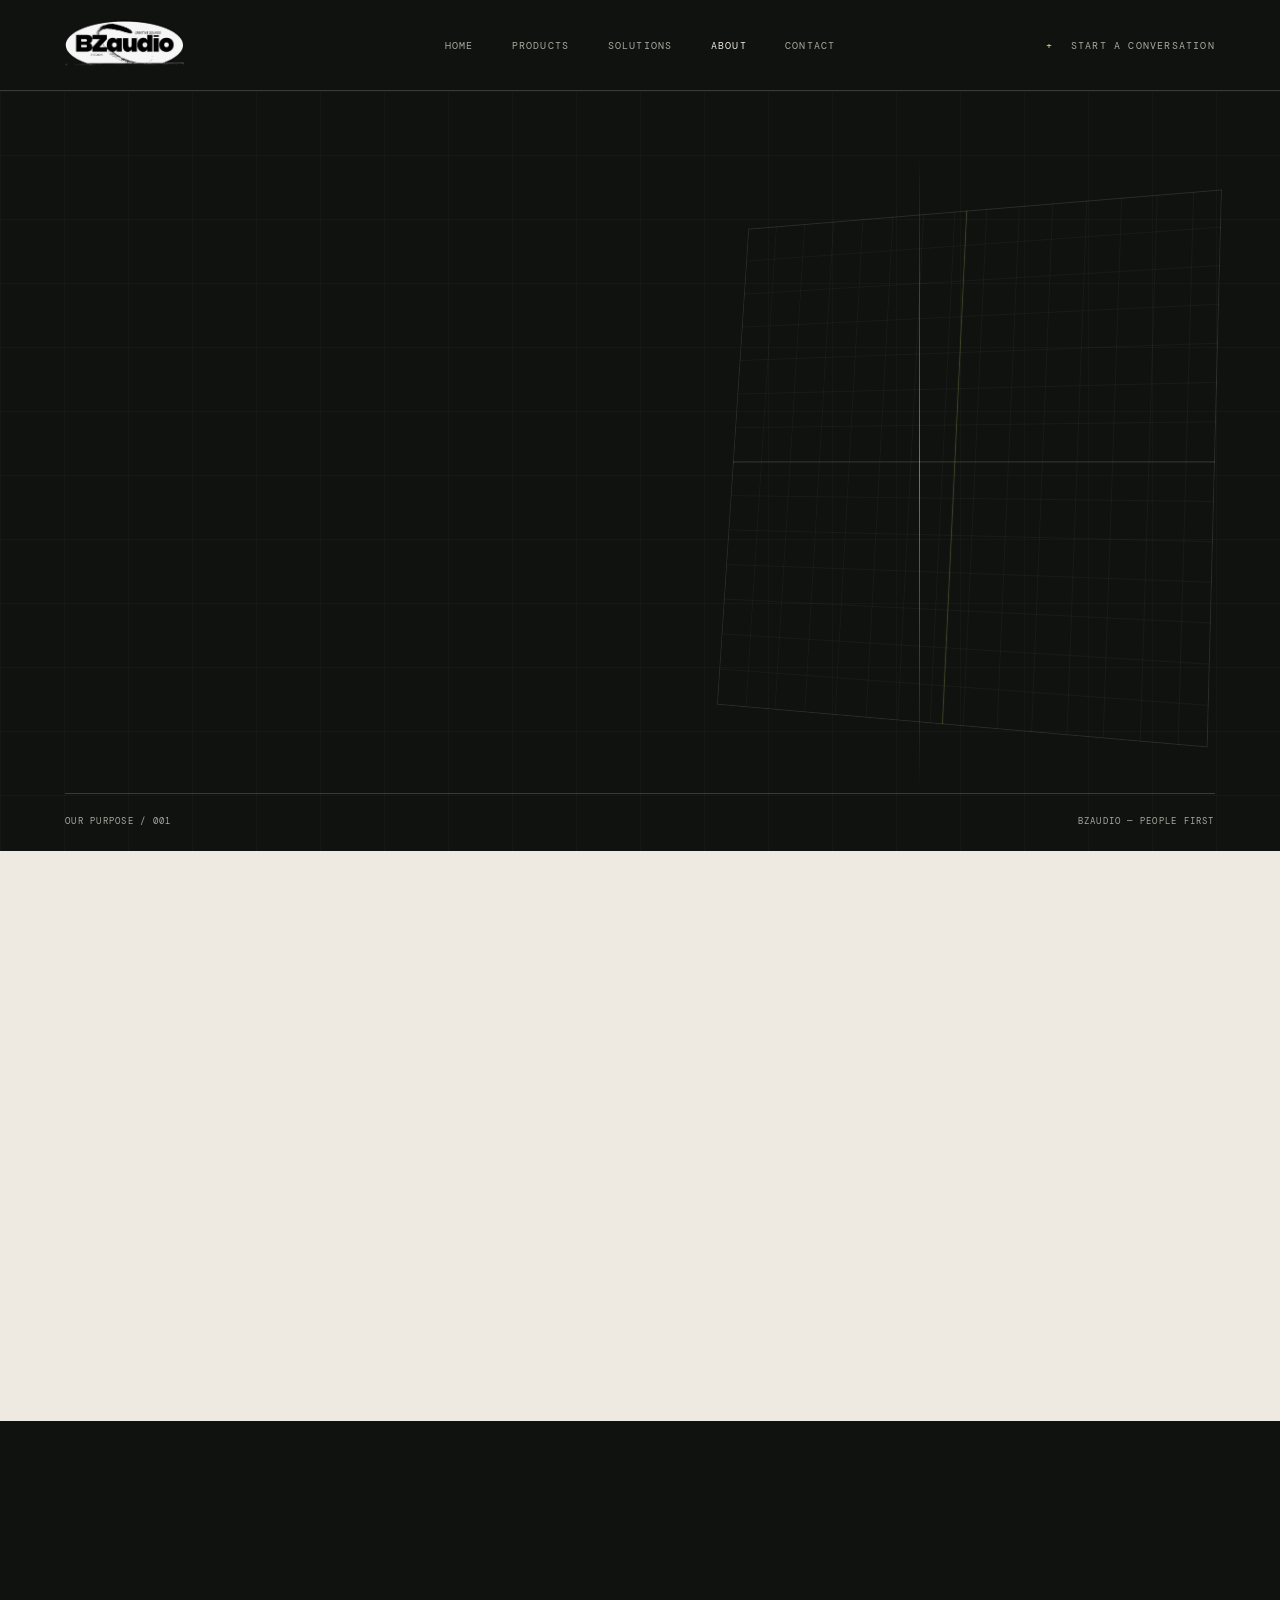
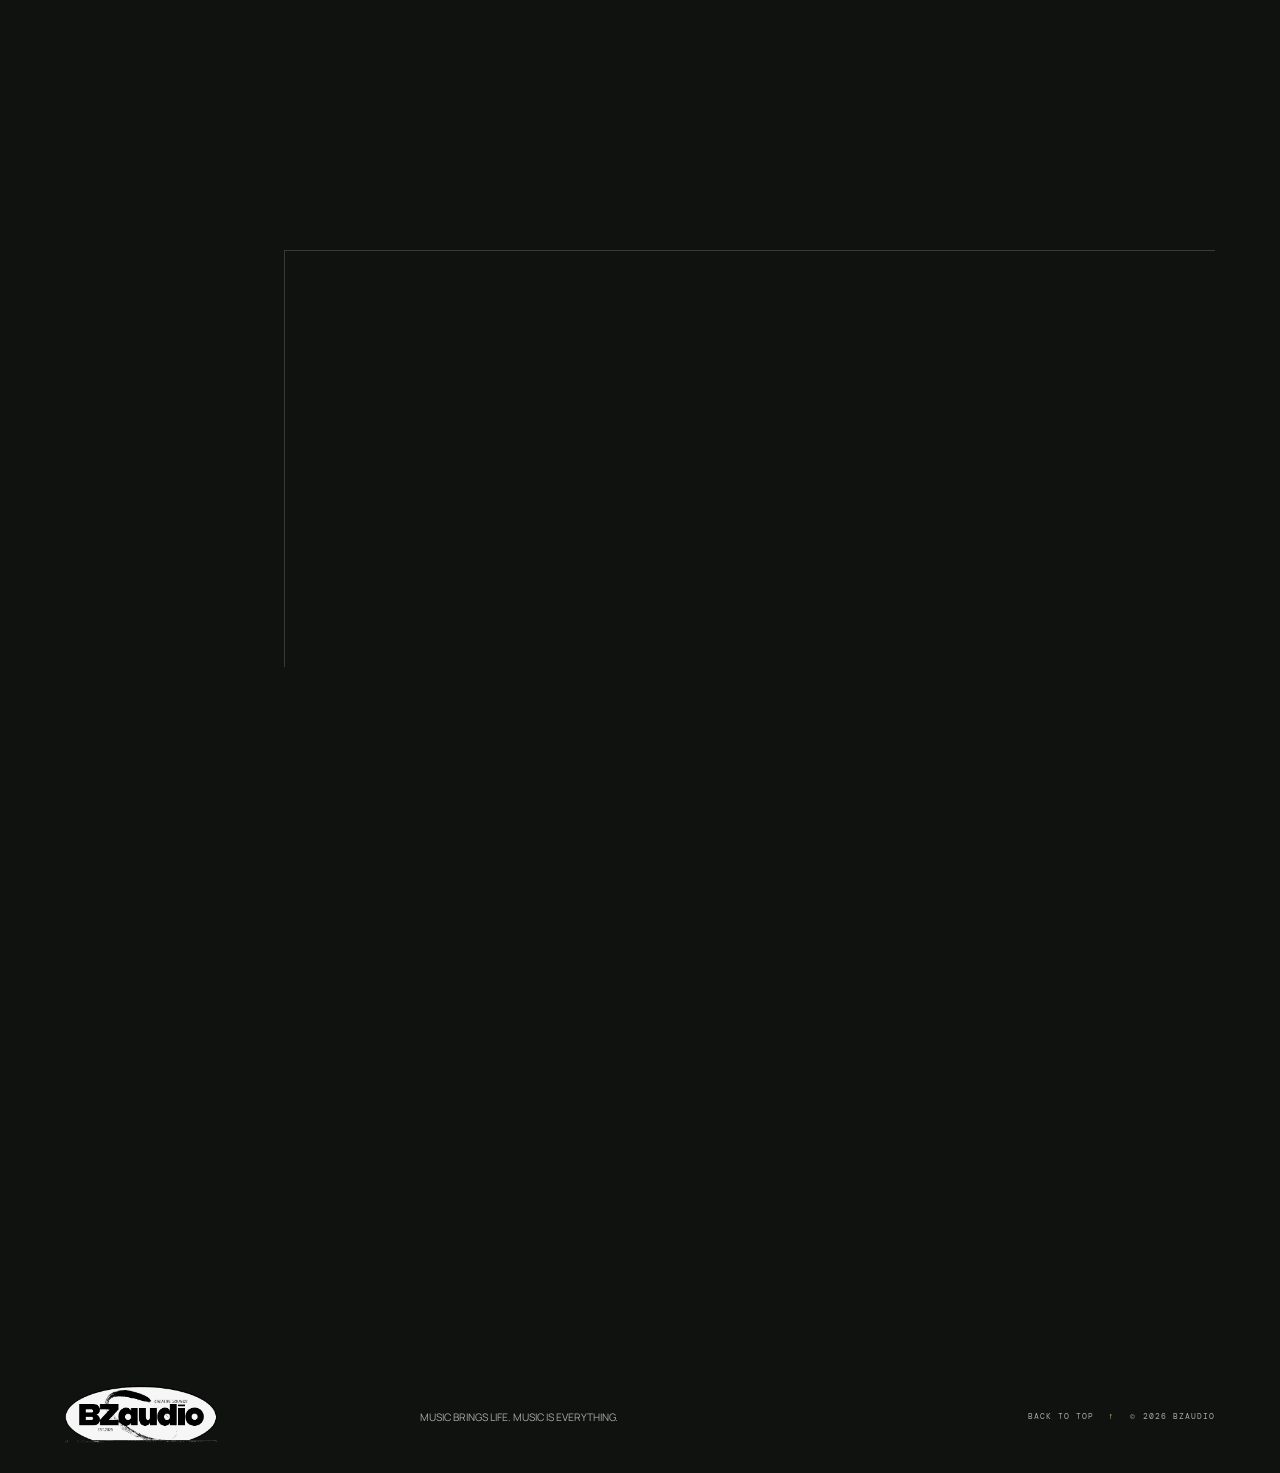
==== commit 31f3097f: "feat: integrate official BZaudio logo and refreshed home hero" ====
--- a/about.html
+++ b/about.html
@@ -17,7 +17,7 @@
 <body>
   <a class="skip-link" href="#main">Skip to content</a>
   <header class="site-header">
-    <a class="wordmark" href="index.html" aria-label="BZaudio home"><span class="wordmark-symbol" aria-hidden="true">BZ<span>/</span></span><span class="wordmark-name">AUDIO</span></a>
+    <a class="wordmark" href="index.html" aria-label="BZaudio home"><img src="assets/bzaudio-logo.png" alt="BZaudio"></a>
     <button class="menu-toggle" type="button" aria-expanded="false" aria-controls="primary-navigation"><span class="menu-toggle-label">Menu</span><span class="menu-toggle-icon" aria-hidden="true"><i></i><i></i></span></button>
     <nav class="primary-navigation" id="primary-navigation" aria-label="Main navigation">
       <a href="index.html">Home</a><a href="products.html">Products</a><a href="solutions.html">Solutions</a><a href="about.html" aria-current="page">About</a><a href="contact.html">Contact</a>
@@ -54,6 +54,6 @@
       <p class="eyebrow">THE NEXT CHAPTER</p><h2>Built step by<br><em>step.</em></h2><p class="cta-description">Our long-term vision includes an independent technology platform, deeper listening and learning experiences, and ongoing customer care. Those capabilities will be introduced only when they are genuinely built and ready.</p><a class="cta-link" href="contact.html">Get to know BZaudio <span>+</span></a>
     </section>
   </main>
-  <footer class="site-footer"><a class="footer-wordmark" href="index.html">BZ<span>/</span>AUDIO</a><p>MUSIC BRINGS LIFE. MUSIC IS EVERYTHING.</p><a class="back-to-top" href="#main">BACK TO TOP <span>↑</span></a><span class="footer-copyright">© <span id="year">2026</span> BZAUDIO</span></footer>
+  <footer class="site-footer"><a class="footer-wordmark" href="index.html" aria-label="BZaudio home"><img src="assets/bzaudio-logo.png" alt="BZaudio"></a><p>MUSIC BRINGS LIFE. MUSIC IS EVERYTHING.</p><a class="back-to-top" href="#main">BACK TO TOP <span>↑</span></a><span class="footer-copyright">© <span id="year">2026</span> BZAUDIO</span></footer>
 </body>
 </html>
--- a/styles.css
+++ b/styles.css
@@ -1,11 +1,11 @@
 :root {
   color-scheme: dark;
-  --ink: #151614;
-  --ink-soft: #1d1f1b;
-  --paper: #eeeae1;
-  --muted: #aaa79d;
+  --ink: #10120f;
+  --ink-soft: #181a16;
+  --paper: #eeeae2;
+  --muted: #aaa99f;
   --line: rgba(238, 234, 225, .19);
-  --accent: #d9a56d;
+  --accent: #c7f36b;
   --serif: Georgia, 'Times New Roman', serif;
   --sans: 'Manrope', 'Helvetica Neue', sans-serif;
   --mono: 'DM Mono', 'Courier New', monospace;
@@ -37,7 +37,7 @@
 .hero::before { position: absolute; top: 11%; left: 48%; width: 1px; height: 72%; background: linear-gradient(transparent, var(--line), transparent); content: ''; }
 .hero-meta, .hero-foot { display: flex; justify-content: space-between; align-items: center; color: var(--muted); font: .57rem var(--mono); letter-spacing: .13em; text-transform: uppercase; }
 .eyebrow { margin: 0; color: var(--accent); font: .61rem var(--mono); letter-spacing: .17em; text-transform: uppercase; }
-.status-dot { display: inline-block; width: .4rem; height: .4rem; margin-right: .65rem; border-radius: 50%; background: var(--accent); box-shadow: 0 0 14px rgba(217,165,109,.55); animation: signal-pulse 2.8s ease-in-out infinite; }
+.status-dot { display: inline-block; width: .4rem; height: .4rem; margin-right: .65rem; border-radius: 50%; background: var(--accent); box-shadow: 0 0 14px rgba(199, 243, 107,.55); animation: signal-pulse 2.8s ease-in-out infinite; }
 .hero-edition { opacity: .62; }
 .hero-grid { display: grid; grid-template-columns: minmax(0, 1.04fr) minmax(330px, .96fr); align-items: center; min-height: 630px; max-width: 1600px; margin: 0 auto; }
 .hero-copy { position: relative; z-index: 2; padding-top: 2rem; }
@@ -50,7 +50,7 @@
 .round-link { display: grid; width: 3.2rem; height: 3.2rem; place-items: center; border: 1px solid rgba(238,234,225,.35); border-radius: 50%; color: var(--accent); font-size: 1.35rem; transition: color .3s ease, background .3s ease, transform .3s ease; }
 .round-link:hover { transform: translate(3px, 3px); background: var(--accent); color: var(--ink); }
 .hero-art { position: relative; width: 100%; max-width: 610px; justify-self: end; margin: -1rem -2.5rem 0 0; }
-.hero-art::after { position: absolute; top: 16%; left: 9%; width: 68%; height: 1px; background: linear-gradient(90deg, transparent, rgba(217,165,109,.65), transparent); content: ''; transform: rotate(-12deg); transform-origin: left; animation: beam-sweep 7s var(--ease-out) infinite; }
+.hero-art::after { position: absolute; top: 16%; left: 9%; width: 68%; height: 1px; background: linear-gradient(90deg, transparent, rgba(199, 243, 107,.65), transparent); content: ''; transform: rotate(-12deg); transform-origin: left; animation: beam-sweep 7s var(--ease-out) infinite; }
 .sound-object { display: block; width: 100%; height: auto; overflow: visible; filter: drop-shadow(18px 28px 28px rgba(0,0,0,.22)); animation: object-float 8s ease-in-out infinite; }
 .art-coordinate { position: absolute; z-index: 1; color: var(--muted); font: .52rem var(--mono); letter-spacing: .16em; }
 .coordinate-top { top: 5%; right: 2%; }
@@ -81,16 +81,16 @@
 .principle-number { align-self: start; padding-top: 2.15rem; color: var(--accent); font: .58rem var(--mono); }
 .principle-row h3 { margin: 0; font-size: clamp(1rem, 1.7vw, 1.55rem); font-weight: 600; letter-spacing: -.045em; }
 .principle-row p { max-width: 360px; margin: 0; color: var(--muted); font-size: .72rem; line-height: 1.8; }
-.principle-mark { display: grid; width: 1.65rem; height: 1.65rem; place-items: center; border: 1px solid rgba(217,165,109,.55); border-radius: 50%; color: var(--accent); font: .9rem var(--mono); transition: color .3s ease, background .3s ease, transform .3s ease; }
+.principle-mark { display: grid; width: 1.65rem; height: 1.65rem; place-items: center; border: 1px solid rgba(199, 243, 107,.55); border-radius: 50%; color: var(--accent); font: .9rem var(--mono); transition: color .3s ease, background .3s ease, transform .3s ease; }
 .principle-row:hover .principle-mark { transform: rotate(90deg); background: var(--accent); color: var(--ink); }
 .closing { position: relative; display: flex; min-height: 570px; align-items: center; justify-content: space-between; overflow: hidden; background: var(--ink-soft); }
 .closing-copy { position: relative; z-index: 1; padding: 7rem 0; }
 .closing h2 { font-size: clamp(3.5rem, 7.5vw, 7.2rem); }
 .closing-orbit { position: absolute; top: 50%; right: 11%; width: min(38vw, 470px); aspect-ratio: 1; transform: translateY(-50%); }
 .closing-orbit span { position: absolute; inset: 0; border: 1px dashed rgba(238,234,225,.2); border-radius: 50%; animation: orbit-turn 42s linear infinite; }
-.closing-orbit span:nth-child(2) { inset: 12%; border-color: rgba(217,165,109,.35); animation-duration: 28s; animation-direction: reverse; }
+.closing-orbit span:nth-child(2) { inset: 12%; border-color: rgba(199, 243, 107,.35); animation-duration: 28s; animation-direction: reverse; }
 .closing-orbit span:nth-child(3) { inset: 25%; border-color: rgba(238,234,225,.2); animation-duration: 19s; }
-.closing-orbit::after { position: absolute; top: 50%; left: 50%; width: 8px; height: 8px; border-radius: 50%; background: var(--accent); box-shadow: 0 0 35px 8px rgba(217,165,109,.28); content: ''; transform: translate(-50%, -50%); }
+.closing-orbit::after { position: absolute; top: 50%; left: 50%; width: 8px; height: 8px; border-radius: 50%; background: var(--accent); box-shadow: 0 0 35px 8px rgba(199, 243, 107,.28); content: ''; transform: translate(-50%, -50%); }
 .closing-index { position: absolute; right: var(--page-gutter); bottom: 2.3rem; display: flex; gap: 2rem; color: var(--muted); font: .53rem var(--mono); letter-spacing: .15em; }
 .site-footer { display: grid; grid-template-columns: 1fr 1fr 1fr auto; align-items: center; gap: 1rem; min-height: 100px; padding: 1.5rem var(--page-gutter); }
 .footer-wordmark { font-size: 1rem; font-weight: 800; letter-spacing: -.08em; }
@@ -99,7 +99,7 @@
 .back-to-top { justify-self: end; }
 .back-to-top span { margin-left: .5rem; color: var(--accent); }
 .footer-copyright { justify-self: end; }
-@keyframes signal-pulse { 0%, 100% { box-shadow: 0 0 8px rgba(217,165,109,.25); } 50% { box-shadow: 0 0 20px rgba(217,165,109,.8); } }
+@keyframes signal-pulse { 0%, 100% { box-shadow: 0 0 8px rgba(199, 243, 107,.25); } 50% { box-shadow: 0 0 20px rgba(199, 243, 107,.8); } }
 @keyframes object-float { 0%, 100% { transform: translateY(0); } 50% { transform: translateY(-10px); } }
 @keyframes beam-sweep { 0%, 100% { opacity: 0; transform: translateX(-12%) rotate(-12deg); } 35%, 65% { opacity: .8; } 50% { transform: translateX(12%) rotate(-12deg); } }
 @keyframes orbit-turn { to { transform: rotate(360deg); } }
@@ -251,7 +251,7 @@
 .catalog-row:hover .catalog-mark, .solution-item:hover > a { transform: translate(4px,-4px); }
 .catalog-disclaimer { max-width: 44rem; margin: 3rem 0 0 auto; color: #62625b; font-size: .78rem; line-height: 1.9; }
 .subpage-cta { position: relative; min-height: 480px; padding-top: 6rem; padding-bottom: 6rem; overflow: hidden; background: var(--ink-soft); }
-.subpage-cta::after { position: absolute; right: -4rem; bottom: -15rem; width: min(48vw, 560px); aspect-ratio: 1; border: 1px solid rgba(217,165,109,.3); border-radius: 50%; box-shadow: 0 0 0 4vw rgba(217,165,109,.035), 0 0 0 8vw rgba(217,165,109,.025); content: ""; }
+.subpage-cta::after { position: absolute; right: -4rem; bottom: -15rem; width: min(48vw, 560px); aspect-ratio: 1; border: 1px solid rgba(199, 243, 107,.3); border-radius: 50%; box-shadow: 0 0 0 4vw rgba(199, 243, 107,.035), 0 0 0 8vw rgba(199, 243, 107,.025); content: ""; }
 .subpage-cta h2 { position: relative; z-index: 1; margin: 2rem 0 1.5rem; font-size: clamp(3.5rem, 8vw, 7.5rem); font-weight: 750; letter-spacing: -.09em; line-height: .88; }
 .subpage-cta h2 em { color: var(--accent); }
 .cta-link { position: relative; z-index: 1; display: inline-flex; align-items: center; gap: 1.3rem; margin-top: 1.2rem; padding-bottom: .7rem; border-bottom: 1px solid rgba(238,234,225,.4); font: .62rem var(--mono); letter-spacing: .13em; text-transform: uppercase; }
@@ -338,7 +338,7 @@
   pointer-events: none;
   opacity: .55;
   background:
-    linear-gradient(90deg, transparent 0 47.9%, rgba(217,165,109,.24) 48%, transparent 48.1%),
+    linear-gradient(90deg, transparent 0 47.9%, rgba(199, 243, 107,.24) 48%, transparent 48.1%),
     linear-gradient(0deg, transparent 0 73%, rgba(238,234,225,.12) 73.1%, transparent 73.2%);
   mask-image: linear-gradient(90deg, transparent, #000 20%, #000 82%, transparent);
   animation: architectural-drift 28s linear infinite;
@@ -363,7 +363,7 @@
   left: 0;
   width: 100%;
   height: 1px;
-  background: linear-gradient(90deg, transparent, rgba(217,165,109,.65), transparent);
+  background: linear-gradient(90deg, transparent, rgba(199, 243, 107,.65), transparent);
   animation: scanline-pass 9s ease-in-out infinite;
 }
 .hero-meta, .hero-grid, .hero-foot { position: relative; z-index: 1; }
@@ -376,13 +376,13 @@
   background:
     linear-gradient(90deg, transparent 49.8%, rgba(238,234,225,.12) 50%, transparent 50.2%),
     linear-gradient(0deg, transparent 49.8%, rgba(238,234,225,.1) 50%, transparent 50.2%);
-  box-shadow: 24px 24px 0 -23px rgba(217,165,109,.8), 48px 48px 0 -47px rgba(238,234,225,.45);
+  box-shadow: 24px 24px 0 -23px rgba(199, 243, 107,.8), 48px 48px 0 -47px rgba(238,234,225,.45);
   transform: perspective(1100px) rotateY(-10deg) rotateX(3deg);
   transform-origin: center;
   content: "";
   animation: structural-draw 1.8s var(--ease-out) both;
 }
-.hero-art::after { height: 1px; box-shadow: 0 0 18px rgba(217,165,109,.35); }
+.hero-art::after { height: 1px; box-shadow: 0 0 18px rgba(199, 243, 107,.35); }
 .sound-object { transform-origin: 50% 50%; animation: object-float 7s ease-in-out infinite; }
 .hero h1 { text-shadow: 0 18px 70px rgba(0,0,0,.22); }
 .intro { background-image: linear-gradient(90deg, transparent 0 18.9%, rgba(21,22,20,.075) 19%, transparent 19.1%); }
@@ -410,11 +410,11 @@
   aspect-ratio: auto;
   border-radius: 0;
   background:
-    linear-gradient(90deg, transparent 49.8%, rgba(217,165,109,.2) 50%, transparent 50.2%),
+    linear-gradient(90deg, transparent 49.8%, rgba(199, 243, 107,.2) 50%, transparent 50.2%),
     linear-gradient(0deg, transparent 49.8%, rgba(238,234,225,.13) 50%, transparent 50.2%),
     repeating-linear-gradient(0deg, transparent 0 39px, rgba(238,234,225,.07) 40px),
     repeating-linear-gradient(90deg, transparent 0 39px, rgba(238,234,225,.07) 40px);
-  box-shadow: 22px 22px 0 -21px rgba(217,165,109,.65), 44px 44px 0 -43px rgba(238,234,225,.28);
+  box-shadow: 22px 22px 0 -21px rgba(199, 243, 107,.65), 44px 44px 0 -43px rgba(238,234,225,.28);
   transform: perspective(1000px) rotateY(-17deg) rotateX(5deg);
   transform-origin: right center;
   animation: structural-draw 1.6s var(--ease-out) both;
@@ -425,7 +425,7 @@
   bottom: 8%;
   right: calc(var(--page-gutter) + min(23vw, 325px));
   width: 1px;
-  background: linear-gradient(transparent, rgba(217,165,109,.5), transparent);
+  background: linear-gradient(transparent, rgba(199, 243, 107,.5), transparent);
   content: "";
   pointer-events: none;
 }
@@ -482,3 +482,253 @@
     animation: none !important;
   }
 }
+
+
+/* BZaudio identity refresh — official mark and the "feeling of sound" home hero */
+.wordmark {
+  width: 7.4rem;
+  gap: 0;
+}
+.wordmark img {
+  display: block;
+  width: 100%;
+  height: auto;
+  object-fit: contain;
+}
+.footer-wordmark {
+  display: inline-flex;
+  align-items: center;
+  width: 9.5rem;
+  min-height: 3.8rem;
+}
+.footer-wordmark img {
+  display: block;
+  width: 100%;
+  height: auto;
+  object-fit: contain;
+}
+.hero-v2 {
+  min-height: min(850px, calc(100svh - 6.6rem));
+  padding-top: clamp(2.4rem, 4.2vw, 4.3rem);
+  padding-bottom: 1.6rem;
+}
+.hero-v2 .hero-meta {
+  position: relative;
+  z-index: 2;
+}
+.hero-v2 .eyebrow {
+  color: var(--paper);
+  letter-spacing: .16em;
+}
+.hero-v2 .status-dot {
+  background: var(--accent);
+  box-shadow: 0 0 14px rgba(199, 243, 107, .42);
+}
+.hero-v2 .hero-grid {
+  grid-template-columns: minmax(0, 1.16fr) minmax(330px, .84fr);
+  align-items: center;
+  min-height: 620px;
+  max-width: none;
+  gap: clamp(1rem, 3vw, 3.5rem);
+}
+.hero-v2 .hero-copy {
+  padding-top: 1.3rem;
+}
+.hero-v2 .hero-kicker {
+  margin: 0 0 1.45rem .2rem;
+  color: var(--muted);
+  font: .64rem var(--mono);
+  letter-spacing: .16em;
+  text-transform: uppercase;
+}
+.hero-v2 h1 {
+  max-width: 900px;
+  margin: 0;
+  font-size: clamp(4.6rem, 8.8vw, 9.2rem);
+  font-weight: 800;
+  letter-spacing: -.095em;
+  line-height: .82;
+  text-transform: none;
+}
+.hero-v2 h1 em {
+  color: var(--accent);
+  font-family: var(--serif);
+  font-size: 1.04em;
+  font-weight: 400;
+  letter-spacing: -.085em;
+}
+.hero-v2 .hero-bottomline {
+  display: flex;
+  align-items: center;
+  justify-content: space-between;
+  gap: 2rem;
+  max-width: 560px;
+  margin-top: clamp(2rem, 3.8vw, 3.7rem);
+}
+.hero-v2 .hero-bottomline p {
+  margin: 0;
+  color: var(--muted);
+  font-size: clamp(.9rem, 1.15vw, 1.05rem);
+  line-height: 1.9;
+}
+.hero-v2 .round-link {
+  flex: 0 0 auto;
+}
+.hero-v2-art {
+  position: relative;
+  width: 100%;
+  min-height: 510px;
+  isolation: isolate;
+  perspective: 1100px;
+}
+.hero-v2-art::before {
+  position: absolute;
+  z-index: -1;
+  right: -12%;
+  bottom: 1%;
+  left: -8%;
+  height: 35%;
+  background-image: linear-gradient(rgba(238, 234, 226, .075) 1px, transparent 1px), linear-gradient(90deg, rgba(238, 234, 226, .075) 1px, transparent 1px);
+  background-size: 34px 34px;
+  transform: perspective(440px) rotateX(62deg);
+  transform-origin: center bottom;
+  content: "";
+  mask-image: linear-gradient(transparent, #000 35%, transparent);
+}
+.hero-v2-frame {
+  position: absolute;
+  top: 9%;
+  left: 11%;
+  width: 77%;
+  height: 78%;
+  border: 1px solid rgba(238, 234, 226, .24);
+  transform: rotateY(-13deg) rotateZ(-3deg) skewY(-2deg);
+  animation: architectural-drift 18s ease-in-out infinite alternate;
+}
+.hero-v2-frame.frame-outer {
+  top: 2%;
+  left: 4%;
+  width: 91%;
+  height: 88%;
+  border-color: rgba(238, 234, 226, .2);
+  animation-delay: -3s;
+}
+.hero-v2-frame.frame-middle {
+  top: 10%;
+  left: 10%;
+  width: 78%;
+  height: 78%;
+  border-color: rgba(199, 243, 107, .36);
+  animation-delay: -7s;
+}
+.hero-v2-frame.frame-inner {
+  top: 20%;
+  left: 18%;
+  width: 61%;
+  height: 57%;
+  border-color: rgba(238, 234, 226, .35);
+  animation-delay: -11s;
+}
+.hero-v2-mark {
+  position: absolute;
+  top: 39%;
+  left: 50%;
+  display: flex;
+  align-items: center;
+  gap: .5rem;
+  transform: translate(-50%, -50%) rotate(-21deg);
+}
+.hero-v2-mark i {
+  display: block;
+  width: 4px;
+  height: clamp(3.5rem, 5.8vw, 5.5rem);
+  background: var(--accent);
+  opacity: .7;
+  box-shadow: 0 0 18px rgba(199, 243, 107, .14);
+}
+.hero-v2-side-label {
+  position: absolute;
+  top: 35%;
+  right: -1.3rem;
+  color: var(--muted);
+  font: .58rem var(--mono);
+  letter-spacing: .18em;
+  writing-mode: vertical-rl;
+}
+.hero-v2-art-caption {
+  position: absolute;
+  right: 5%;
+  bottom: 1%;
+  color: var(--muted);
+  font: .54rem var(--mono);
+  letter-spacing: .17em;
+}
+.hero-v2 .hero-foot {
+  position: relative;
+  z-index: 2;
+  padding-top: 1.1rem;
+  border-top: 1px solid var(--line);
+}
+@media (max-width: 980px) {
+  .hero-v2 {
+    min-height: auto;
+  }
+  .hero-v2 .hero-grid {
+    grid-template-columns: minmax(0, 1fr);
+    min-height: auto;
+    gap: 1rem;
+  }
+  .hero-v2-art {
+    width: min(100%, 620px);
+    min-height: 390px;
+    margin: .5rem auto 0;
+  }
+  .hero-v2 .hero-copy {
+    padding-top: 2rem;
+  }
+}
+@media (max-width: 680px) {
+  .wordmark {
+    width: 6.3rem;
+  }
+  .footer-wordmark {
+    width: 8rem;
+  }
+  .hero-v2 {
+    padding-top: 2rem;
+  }
+  .hero-v2 .hero-meta {
+    align-items: flex-start;
+    gap: .8rem;
+  }
+  .hero-v2 .hero-edition {
+    max-width: 8rem;
+    text-align: right;
+    line-height: 1.6;
+  }
+  .hero-v2 h1 {
+    font-size: clamp(3.45rem, 14.5vw, 5.8rem);
+    line-height: .86;
+  }
+  .hero-v2 .hero-bottomline {
+    align-items: flex-end;
+    gap: 1rem;
+    margin-top: 2rem;
+  }
+  .hero-v2 .hero-bottomline p {
+    font-size: .88rem;
+    line-height: 1.75;
+  }
+  .hero-v2-art {
+    min-height: 300px;
+    margin-top: 1rem;
+  }
+  .hero-v2-side-label {
+    right: 0;
+    font-size: .48rem;
+  }
+  .hero-v2-art-caption {
+    right: 0;
+    font-size: .48rem;
+  }
+}
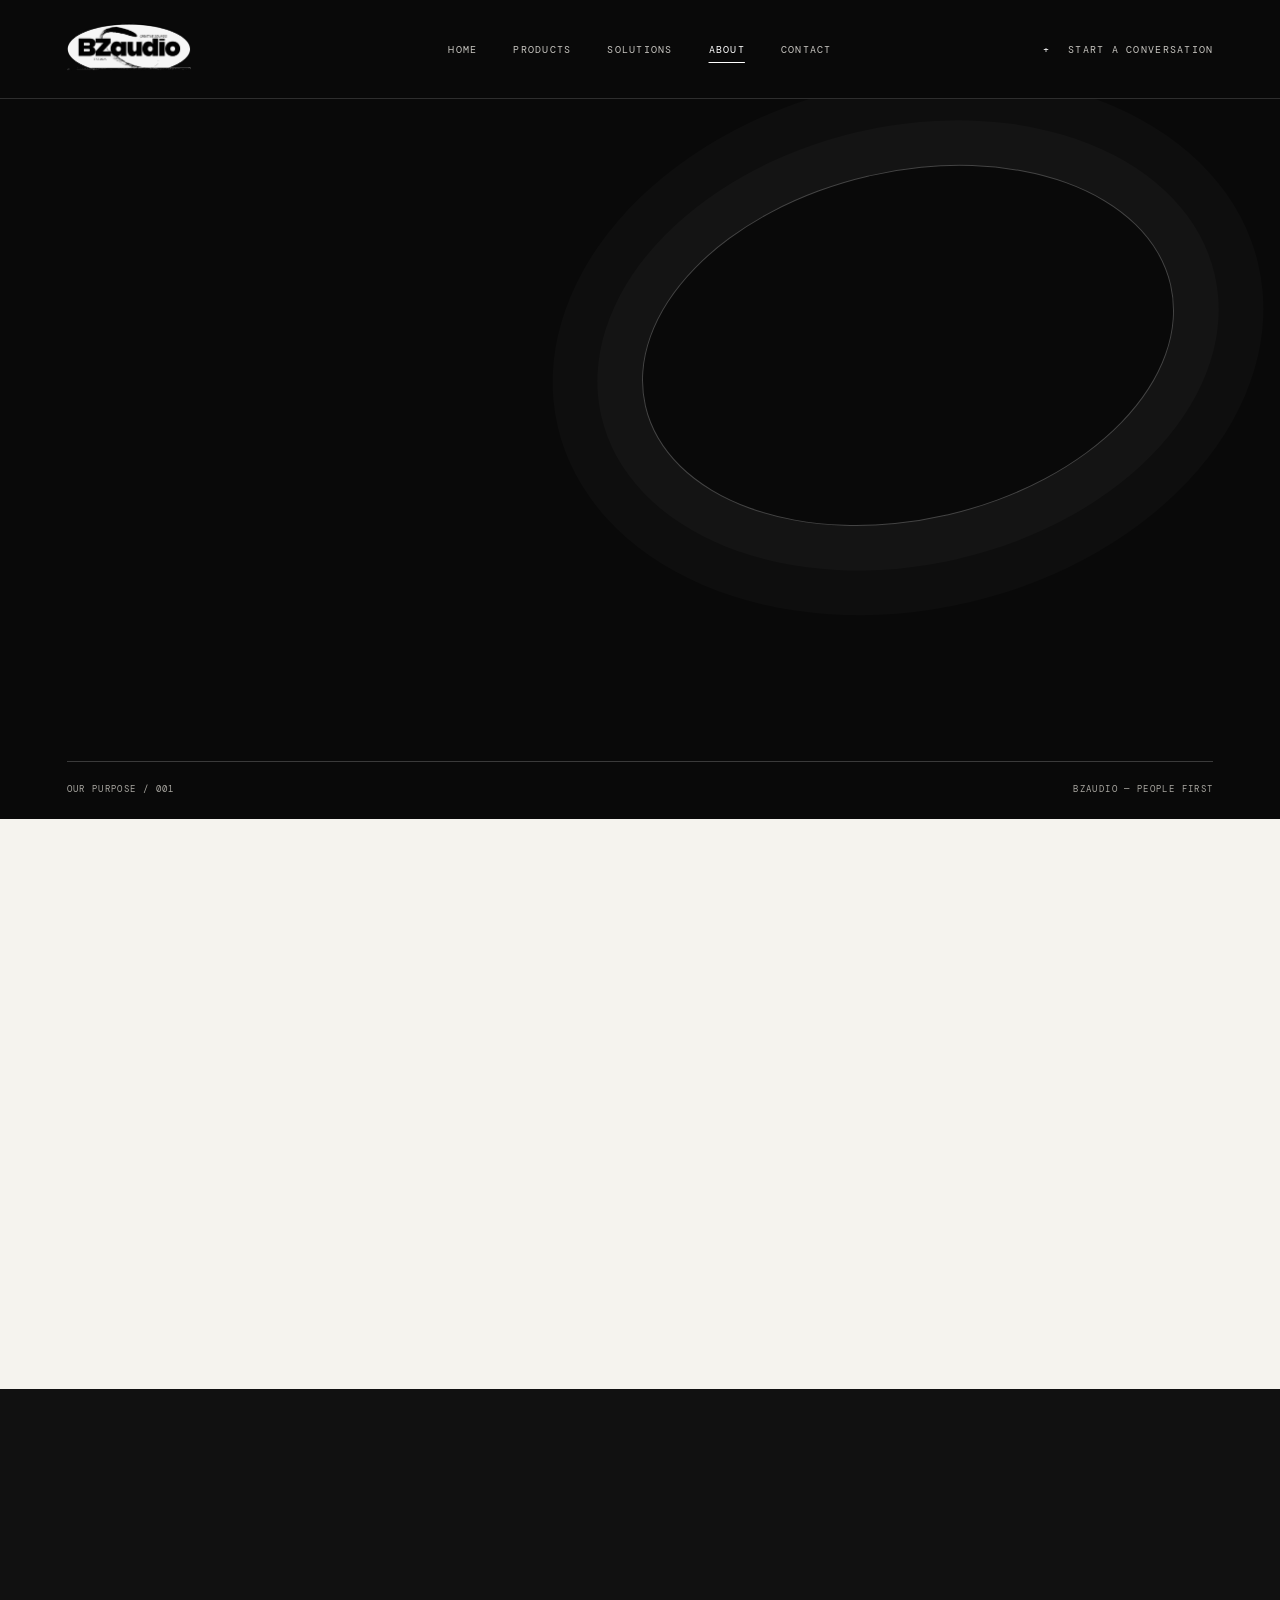
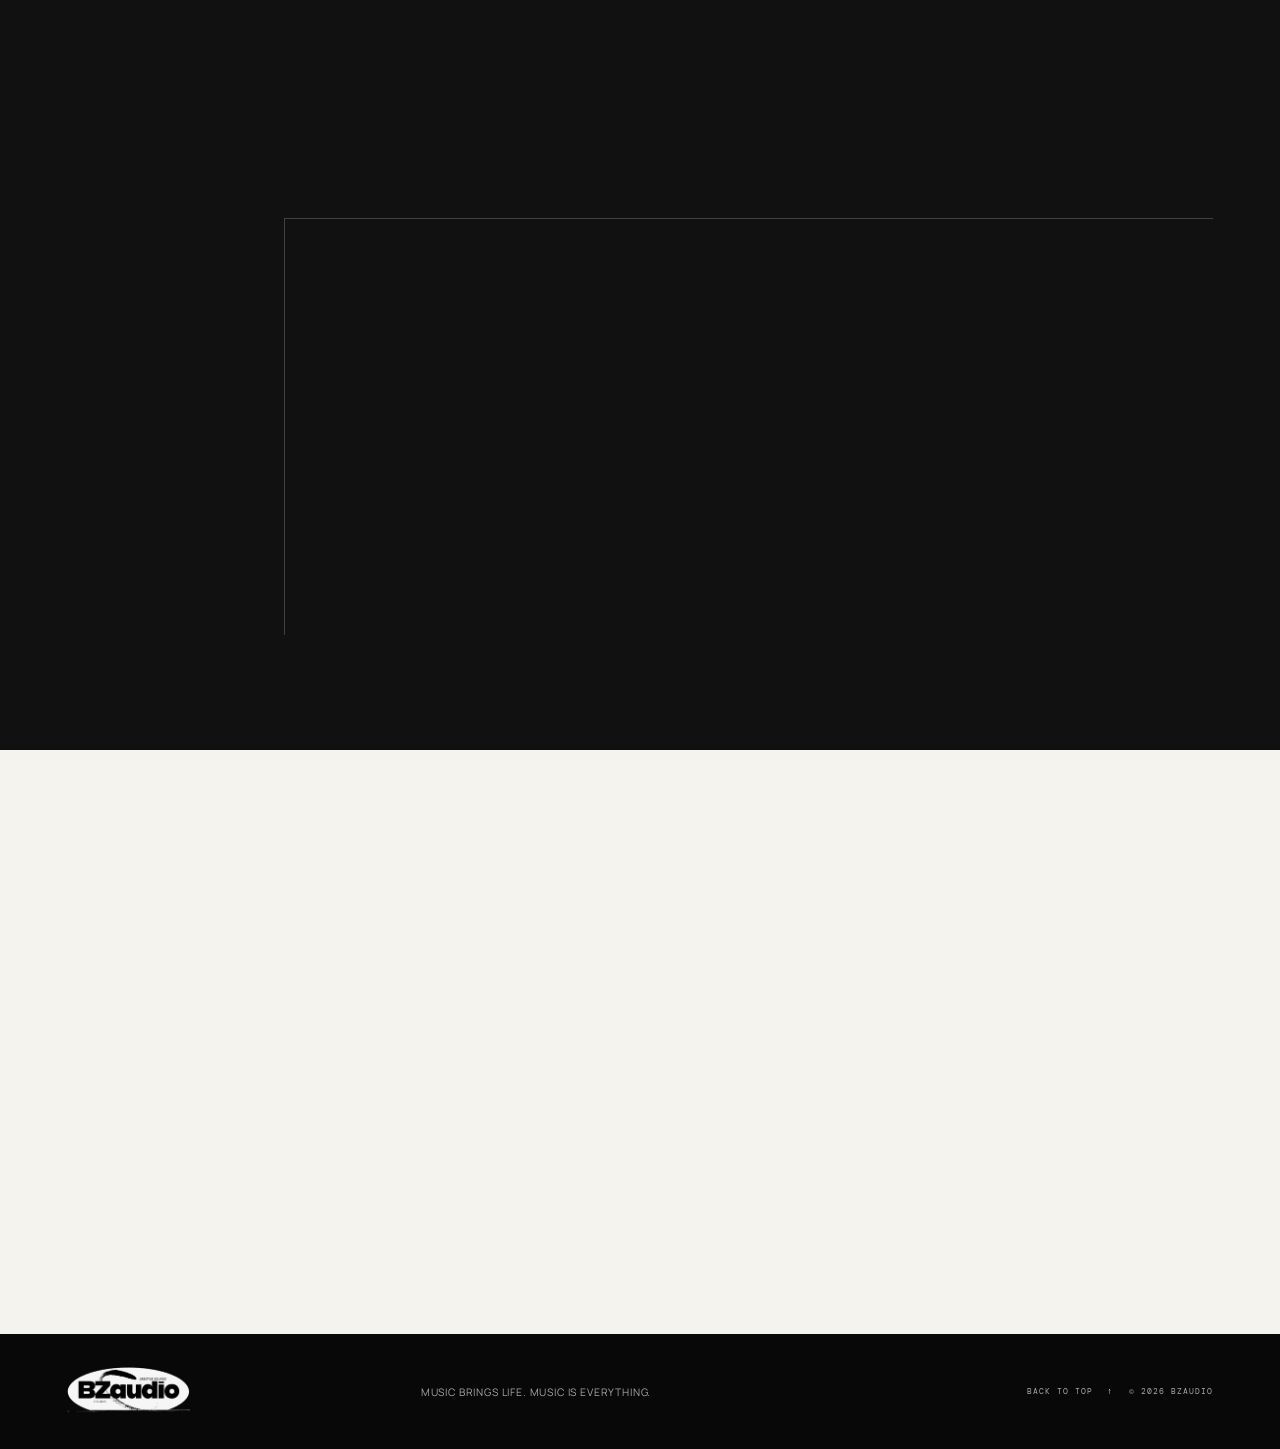
==== commit 8796782c: "style: align page theme metadata with BZaudio identity" ====
--- a/about.html
+++ b/about.html
@@ -3,7 +3,7 @@
 <head>
   <meta charset="utf-8">
   <meta name="viewport" content="width=device-width, initial-scale=1">
-  <meta name="theme-color" content="#151614">
+  <meta name="theme-color" content="#090909">
   <meta name="description" content="Learn about the BZaudio belief, company purpose, and the standards guiding a people-first professional audio company.">
   <meta property="og:title" content="About — BZaudio">
   <meta property="og:description" content="Music brings life. Music is everything.">
--- a/styles.css
+++ b/styles.css
@@ -1,734 +1,17 @@
-:root {
-  color-scheme: dark;
-  --ink: #10120f;
-  --ink-soft: #181a16;
-  --paper: #eeeae2;
-  --muted: #aaa99f;
-  --line: rgba(238, 234, 225, .19);
-  --accent: #c7f36b;
-  --serif: Georgia, 'Times New Roman', serif;
-  --sans: 'Manrope', 'Helvetica Neue', sans-serif;
-  --mono: 'DM Mono', 'Courier New', monospace;
-  --page-gutter: clamp(1.25rem, 5.1vw, 5.5rem);
-  --ease-out: cubic-bezier(.2, .75, .25, 1);
-}
-* { box-sizing: border-box; }
-html { scroll-behavior: smooth; scroll-padding-top: 6rem; }
-body { margin: 0; background: var(--ink); color: var(--paper); font-family: var(--sans); -webkit-font-smoothing: antialiased; }
-a { color: inherit; text-decoration: none; }
-button { font: inherit; }
-::selection { background: var(--accent); color: var(--ink); }
-.skip-link { position: fixed; z-index: 100; top: 1rem; left: 1rem; padding: .8rem 1rem; background: var(--paper); color: var(--ink); transform: translateY(-160%); transition: transform .2s ease; }
-.skip-link:focus { transform: translateY(0); }
-:focus-visible { outline: 2px solid var(--accent); outline-offset: 5px; }
-.site-header { position: relative; z-index: 10; display: grid; grid-template-columns: 1fr auto 1fr; align-items: center; min-height: 5.7rem; padding: 0 var(--page-gutter); border-bottom: 1px solid var(--line); }
-.wordmark { display: inline-flex; align-items: center; gap: .7rem; width: max-content; }
-.wordmark-symbol { font-size: 1.7rem; font-weight: 800; letter-spacing: -.12em; }
-.wordmark-symbol span, .footer-wordmark span { color: var(--accent); }
-.wordmark-name { padding-left: .7rem; border-left: 1px solid var(--line); font: .58rem var(--mono); letter-spacing: .25em; }
-.primary-navigation { display: flex; align-items: center; gap: clamp(1.3rem, 3vw, 3rem); }
-.primary-navigation a, .header-index { color: var(--muted); font: .62rem var(--mono); letter-spacing: .12em; text-transform: uppercase; transition: color .25s ease; }
-.primary-navigation a:hover, .primary-navigation a[aria-current="page"], .header-index:hover { color: var(--paper); }
-.header-index { justify-self: end; }
-.header-index span { margin-right: .65rem; color: var(--accent); }
-.menu-toggle { display: none; }
-.section-shell { padding-right: var(--page-gutter); padding-left: var(--page-gutter); }
-.hero { position: relative; min-height: min(850px, calc(100svh - 5.7rem)); padding-top: clamp(2.2rem, 4vw, 4rem); padding-bottom: 1.6rem; overflow: hidden; }
-.hero::before { position: absolute; top: 11%; left: 48%; width: 1px; height: 72%; background: linear-gradient(transparent, var(--line), transparent); content: ''; }
-.hero-meta, .hero-foot { display: flex; justify-content: space-between; align-items: center; color: var(--muted); font: .57rem var(--mono); letter-spacing: .13em; text-transform: uppercase; }
-.eyebrow { margin: 0; color: var(--accent); font: .61rem var(--mono); letter-spacing: .17em; text-transform: uppercase; }
-.status-dot { display: inline-block; width: .4rem; height: .4rem; margin-right: .65rem; border-radius: 50%; background: var(--accent); box-shadow: 0 0 14px rgba(199, 243, 107,.55); animation: signal-pulse 2.8s ease-in-out infinite; }
-.hero-edition { opacity: .62; }
-.hero-grid { display: grid; grid-template-columns: minmax(0, 1.04fr) minmax(330px, .96fr); align-items: center; min-height: 630px; max-width: 1600px; margin: 0 auto; }
-.hero-copy { position: relative; z-index: 2; padding-top: 2rem; }
-.hero-kicker { margin: 0 0 1.35rem .35rem; color: var(--muted); font-size: clamp(.8rem, 1vw, .95rem); letter-spacing: .04em; }
-.hero h1 { margin: 0; font-size: clamp(5.2rem, 12.4vw, 12.7rem); font-weight: 800; letter-spacing: -.105em; line-height: .76; }
-.hero-word-outline { color: transparent; -webkit-text-stroke: 1px rgba(238,234,225,.72); }
-.hero-period { color: var(--accent); }
-.hero-bottomline { display: flex; align-items: end; justify-content: space-between; max-width: 430px; margin: 2.7rem 0 0 .4rem; }
-.hero-bottomline p { margin: 0; color: var(--muted); font-size: .78rem; line-height: 1.8; }
-.round-link { display: grid; width: 3.2rem; height: 3.2rem; place-items: center; border: 1px solid rgba(238,234,225,.35); border-radius: 50%; color: var(--accent); font-size: 1.35rem; transition: color .3s ease, background .3s ease, transform .3s ease; }
-.round-link:hover { transform: translate(3px, 3px); background: var(--accent); color: var(--ink); }
-.hero-art { position: relative; width: 100%; max-width: 610px; justify-self: end; margin: -1rem -2.5rem 0 0; }
-.hero-art::after { position: absolute; top: 16%; left: 9%; width: 68%; height: 1px; background: linear-gradient(90deg, transparent, rgba(199, 243, 107,.65), transparent); content: ''; transform: rotate(-12deg); transform-origin: left; animation: beam-sweep 7s var(--ease-out) infinite; }
-.sound-object { display: block; width: 100%; height: auto; overflow: visible; filter: drop-shadow(18px 28px 28px rgba(0,0,0,.22)); animation: object-float 8s ease-in-out infinite; }
-.art-coordinate { position: absolute; z-index: 1; color: var(--muted); font: .52rem var(--mono); letter-spacing: .16em; }
-.coordinate-top { top: 5%; right: 2%; }
-.coordinate-bottom { right: 5%; bottom: 3%; }
-.coordinate-bottom span { margin-left: 1rem; color: var(--accent); }
-.art-vertical-label { position: absolute; top: 39%; right: -2.4rem; color: var(--muted); font: .5rem var(--mono); letter-spacing: .18em; writing-mode: vertical-rl; }
-.hero-foot { padding-top: 1.25rem; border-top: 1px solid var(--line); }
-.hero-foot-right { display: flex; align-items: center; gap: .8rem; }
-.hero-foot-right i { display: inline-block; width: 3rem; height: 1px; background: var(--accent); }
-.intro { position: relative; display: grid; grid-template-columns: .7fr 1.3fr; min-height: 620px; padding-top: clamp(6rem, 12vw, 11rem); padding-bottom: clamp(6rem, 12vw, 11rem); overflow: hidden; background: var(--paper); color: var(--ink); }
-.section-label { display: flex; gap: 1.4rem; color: #77776f; font: .58rem var(--mono); letter-spacing: .15em; }
-.intro .section-label { color: #62625b; }
-.intro .section-label span:first-child, .intro .eyebrow { color: #79542f; }
-.section-label span:first-child { color: #a77d52; }
-.intro-content { position: relative; z-index: 1; max-width: 850px; }
-.intro-content h2, .principles-heading h2, .closing h2 { margin: 1.5rem 0 0; font-size: clamp(3.3rem, 7vw, 7rem); font-weight: 700; letter-spacing: -.085em; line-height: .98; }
-.intro-content h2 em, .closing h2 em { color: #a77d52; font-family: var(--serif); font-weight: 400; }
-.intro-detail { display: grid; grid-template-columns: 1fr 1fr; gap: 2rem; max-width: 690px; margin: 3rem 0 0 auto; }
-.intro-detail p { margin: 0; color: #5d5e58; font-size: .83rem; line-height: 1.9; }
-.intro-mark { position: absolute; right: -1rem; bottom: -6.5rem; color: rgba(21,22,20,.035); font-size: clamp(13rem, 27vw, 28rem); font-weight: 800; letter-spacing: -.14em; line-height: 1; }
-.intro-mark span { color: rgba(167,125,82,.14); }
-.principles { padding-top: clamp(6rem, 10vw, 9rem); padding-bottom: clamp(6rem, 10vw, 9rem); }
-.principles-heading { max-width: 850px; margin: 4.8rem 0 5rem 19%; }
-.principles-heading h2 { font-size: clamp(3.2rem, 6.6vw, 6.5rem); }
-.principles-heading h2 span { color: #85857b; }
-.principle-list { margin-left: 19%; border-top: 1px solid var(--line); }
-.principle-row { display: grid; grid-template-columns: .35fr 1.2fr 1.15fr 2rem; gap: 1.5rem; align-items: center; min-height: 125px; border-bottom: 1px solid var(--line); }
-.principle-number { align-self: start; padding-top: 2.15rem; color: var(--accent); font: .58rem var(--mono); }
-.principle-row h3 { margin: 0; font-size: clamp(1rem, 1.7vw, 1.55rem); font-weight: 600; letter-spacing: -.045em; }
-.principle-row p { max-width: 360px; margin: 0; color: var(--muted); font-size: .72rem; line-height: 1.8; }
-.principle-mark { display: grid; width: 1.65rem; height: 1.65rem; place-items: center; border: 1px solid rgba(199, 243, 107,.55); border-radius: 50%; color: var(--accent); font: .9rem var(--mono); transition: color .3s ease, background .3s ease, transform .3s ease; }
-.principle-row:hover .principle-mark { transform: rotate(90deg); background: var(--accent); color: var(--ink); }
-.closing { position: relative; display: flex; min-height: 570px; align-items: center; justify-content: space-between; overflow: hidden; background: var(--ink-soft); }
-.closing-copy { position: relative; z-index: 1; padding: 7rem 0; }
-.closing h2 { font-size: clamp(3.5rem, 7.5vw, 7.2rem); }
-.closing-orbit { position: absolute; top: 50%; right: 11%; width: min(38vw, 470px); aspect-ratio: 1; transform: translateY(-50%); }
-.closing-orbit span { position: absolute; inset: 0; border: 1px dashed rgba(238,234,225,.2); border-radius: 50%; animation: orbit-turn 42s linear infinite; }
-.closing-orbit span:nth-child(2) { inset: 12%; border-color: rgba(199, 243, 107,.35); animation-duration: 28s; animation-direction: reverse; }
-.closing-orbit span:nth-child(3) { inset: 25%; border-color: rgba(238,234,225,.2); animation-duration: 19s; }
-.closing-orbit::after { position: absolute; top: 50%; left: 50%; width: 8px; height: 8px; border-radius: 50%; background: var(--accent); box-shadow: 0 0 35px 8px rgba(199, 243, 107,.28); content: ''; transform: translate(-50%, -50%); }
-.closing-index { position: absolute; right: var(--page-gutter); bottom: 2.3rem; display: flex; gap: 2rem; color: var(--muted); font: .53rem var(--mono); letter-spacing: .15em; }
-.site-footer { display: grid; grid-template-columns: 1fr 1fr 1fr auto; align-items: center; gap: 1rem; min-height: 100px; padding: 1.5rem var(--page-gutter); }
-.footer-wordmark { font-size: 1rem; font-weight: 800; letter-spacing: -.08em; }
-.site-footer p { margin: 0; color: var(--muted); font-size: .65rem; }
-.back-to-top, .footer-copyright { color: var(--muted); font: .53rem var(--mono); letter-spacing: .12em; }
-.back-to-top { justify-self: end; }
-.back-to-top span { margin-left: .5rem; color: var(--accent); }
-.footer-copyright { justify-self: end; }
-@keyframes signal-pulse { 0%, 100% { box-shadow: 0 0 8px rgba(199, 243, 107,.25); } 50% { box-shadow: 0 0 20px rgba(199, 243, 107,.8); } }
-@keyframes object-float { 0%, 100% { transform: translateY(0); } 50% { transform: translateY(-10px); } }
-@keyframes beam-sweep { 0%, 100% { opacity: 0; transform: translateX(-12%) rotate(-12deg); } 35%, 65% { opacity: .8; } 50% { transform: translateX(12%) rotate(-12deg); } }
-@keyframes orbit-turn { to { transform: rotate(360deg); } }
-.js [data-reveal] { opacity: 0; transform: translateY(24px); transition: opacity .85s var(--ease-out), transform .85s var(--ease-out); }
-.js [data-reveal].is-visible { opacity: 1; transform: translateY(0); }
-.hero-art[data-reveal] { transition-delay: .12s; }
-.principle-row[data-reveal]:nth-child(2) { transition-delay: .08s; }
-.principle-row[data-reveal]:nth-child(3) { transition-delay: .16s; }
-@media (max-width: 980px) {
-  .site-header { grid-template-columns: 1fr auto; }
-  .primary-navigation { position: absolute; top: calc(100% + 1px); right: 0; left: 0; display: none; align-items: stretch; gap: 0; padding: .7rem var(--page-gutter) 1.2rem; border-bottom: 1px solid var(--line); background: var(--ink); }
-  .primary-navigation.is-open { display: flex; flex-direction: column; }
-  .primary-navigation a { padding: 1rem 0; border-bottom: 1px solid var(--line); }
-  .header-index { display: none; }
-  .menu-toggle { display: flex; align-items: center; gap: 1rem; padding: .7rem 0 .7rem .7rem; border: 0; background: none; color: var(--paper); cursor: pointer; }
-  .menu-toggle-label { color: var(--muted); font: .6rem var(--mono); letter-spacing: .14em; text-transform: uppercase; }
-  .menu-toggle-icon { display: grid; gap: 5px; width: 20px; }
-  .menu-toggle-icon i { display: block; height: 1px; background: var(--paper); transition: transform .25s ease; }
-  .menu-toggle[aria-expanded="true"] .menu-toggle-icon i:first-child { transform: translateY(3px) rotate(45deg); }
-  .menu-toggle[aria-expanded="true"] .menu-toggle-icon i:last-child { transform: translateY(-3px) rotate(-45deg); }
-  .hero-grid { grid-template-columns: 1fr .85fr; min-height: 580px; }
-  .hero-art { margin-right: -2rem; }
-  .hero h1 { font-size: clamp(5rem, 13vw, 8.7rem); }
-  .principles-heading, .principle-list { margin-left: 10%; }
-}
-@media (max-width: 680px) {
-  :root { --page-gutter: 1.25rem; }
-  .site-header { min-height: 4.8rem; }
-  .hero { min-height: auto; padding-top: 2rem; }
-  .hero-meta { align-items: flex-start; gap: 1rem; font-size: .48rem; }
-  .hero-edition { max-width: 95px; text-align: right; line-height: 1.6; }
-  .hero-grid { grid-template-columns: 1fr; min-height: auto; }
-  .hero-copy { padding-top: 4.4rem; }
-  .hero h1 { font-size: clamp(5.2rem, 19vw, 8.5rem); }
-  .hero-bottomline { max-width: 100%; margin-top: 2rem; }
-  .hero-art { width: min(100%, 430px); margin: -1.5rem auto -1rem; }
-  .art-vertical-label { right: -.7rem; }
-  .hero-foot { margin-top: .5rem; font-size: .48rem; }
-  .hero-foot-right { gap: .4rem; }
-  .hero-foot-right i { width: 1.5rem; }
-  .intro { grid-template-columns: 1fr; min-height: auto; padding-top: 5rem; padding-bottom: 6rem; }
-  .intro-content { margin-top: 4.5rem; }
-  .intro-content h2, .principles-heading h2, .closing h2 { font-size: clamp(3.3rem, 14vw, 5rem); }
-  .intro-detail { grid-template-columns: 1fr; gap: 1rem; margin-top: 2rem; }
-  .intro-mark { right: -1rem; bottom: -2rem; font-size: 12rem; }
-  .principles { padding-top: 5rem; padding-bottom: 5rem; }
-  .principles-heading { margin: 4rem 0 3rem; }
-  .principle-list { margin-left: 0; }
-  .principle-row { grid-template-columns: 2rem 1fr 1.5rem; gap: .7rem; padding: 1.4rem 0; }
-  .principle-number { padding-top: .25rem; }
-  .principle-row h3 { font-size: 1rem; }
-  .principle-row p { grid-column: 2 / 3; grid-row: 2; font-size: .68rem; }
-  .principle-mark { grid-column: 3; grid-row: 1; }
-  .closing { min-height: 500px; align-items: flex-start; }
-  .closing-copy { padding: 6rem 0; }
-  .closing-orbit { top: 60%; right: -10%; width: 75vw; opacity: .7; }
-  .closing-index { right: var(--page-gutter); left: var(--page-gutter); justify-content: space-between; gap: .5rem; font-size: .46rem; }
-  .site-footer { grid-template-columns: 1fr 1fr; row-gap: 1.4rem; padding-top: 1.7rem; padding-bottom: 1.7rem; }
-  .site-footer p { grid-column: 1 / -1; grid-row: 2; }
-  .back-to-top { justify-self: end; }
-  .footer-copyright { justify-self: start; grid-column: 1 / -1; }
-}
-@media (prefers-reduced-motion: reduce) {
-  html { scroll-behavior: auto; }
-  *, *::before, *::after { scroll-behavior: auto !important; animation-duration: .01ms !important; animation-iteration-count: 1 !important; transition-duration: .01ms !important; }
-  .js [data-reveal] { opacity: 1; transform: none; }
-}
-/* Shared secondary-page system: architectural grid, copper signal, editorial hierarchy. */
-.primary-navigation a[aria-current="page"] { color: var(--paper); }
-.subpage-hero {
-  position: relative;
-  min-height: min(760px, calc(100svh - 5.7rem));
-  display: flex;
-  flex-direction: column;
-  justify-content: space-between;
-  padding-top: clamp(3rem, 6vw, 6rem);
-  padding-bottom: 1.5rem;
-  overflow: hidden;
-  isolation: isolate;
-}
-.subpage-hero::before {
-  position: absolute;
-  z-index: -1;
-  top: 8%;
-  right: 7%;
-  width: min(42vw, 590px);
-  aspect-ratio: 1;
-  border: 1px solid rgba(238,234,225,.12);
-  border-radius: 50%;
-  box-shadow: 0 0 0 4vw rgba(238,234,225,.018), 0 0 0 8vw rgba(238,234,225,.014), 0 0 0 12vw rgba(238,234,225,.01);
-  content: "";
-}
-.subpage-meta, .subpage-foot {
-  display: flex;
-  align-items: center;
-  justify-content: space-between;
-  gap: 1.5rem;
-  color: var(--muted);
-  font: .55rem var(--mono);
-  letter-spacing: .14em;
-  text-transform: uppercase;
-}
-.subpage-heading {
-  display: grid;
-  grid-template-columns: 1.35fr .65fr;
-  align-items: end;
-  gap: 4vw;
-  max-width: 1500px;
-  width: 100%;
-  margin: auto;
-  padding: 5rem 0;
-}
-.subpage-heading h1, .contact-heading h1 {
-  margin: 0;
-  font-size: clamp(4.8rem, 11.2vw, 11rem);
-  font-weight: 800;
-  letter-spacing: -.105em;
-  line-height: .78;
-}
-.subpage-heading h1 em, .contact-heading h1 em { color: var(--accent); font-family: var(--serif); font-weight: 400; }
-.outline-heading { color: transparent; -webkit-text-stroke: 1px rgba(238,234,225,.7); }
-.subpage-heading > p, .contact-heading > p {
-  max-width: 25rem;
-  margin: 0 0 .4rem;
-  color: var(--muted);
-  font-size: .88rem;
-  line-height: 1.9;
-}
-.subpage-foot { padding-top: 1.3rem; border-top: 1px solid var(--line); }
-.catalog, .solutions { padding-top: clamp(5rem, 9vw, 8rem); padding-bottom: clamp(5rem, 9vw, 8rem); background: var(--paper); color: var(--ink); }
-.catalog .section-label, .solutions .section-label { color: #62625b; }
-.catalog .section-label span:first-child, .solutions .section-label span:first-child { color: #79542f; }
-.catalog-list, .solution-list { margin-top: 3.2rem; border-top: 1px solid rgba(21,22,20,.28); }
-.catalog-row, .solution-item {
-  display: grid;
-  grid-template-columns: 3.5rem minmax(0,1fr) auto;
-  align-items: center;
-  gap: 1.5rem;
-  min-height: 8rem;
-  padding: 1.4rem 0;
-  border-bottom: 1px solid rgba(21,22,20,.18);
-  transition: padding .35s var(--ease-out), background .35s ease;
-}
-.catalog-row:hover, .solution-item:hover { padding-right: 1rem; padding-left: 1rem; background: rgba(21,22,20,.035); }
-.catalog-number { color: #79542f; font: .58rem var(--mono); letter-spacing: .14em; }
-.catalog-row h2, .solution-item h2 { margin: 0 0 .55rem; font-size: clamp(1.4rem, 2.8vw, 2.5rem); font-weight: 650; letter-spacing: -.06em; }
-.catalog-row p, .solution-item p { max-width: 35rem; margin: 0; color: #62625b; font-size: .8rem; line-height: 1.8; }
-.catalog-mark, .solution-item > a { color: #79542f; font-size: 1.25rem; transition: transform .25s ease; }
-.catalog-row:hover .catalog-mark, .solution-item:hover > a { transform: translate(4px,-4px); }
-.catalog-disclaimer { max-width: 44rem; margin: 3rem 0 0 auto; color: #62625b; font-size: .78rem; line-height: 1.9; }
-.subpage-cta { position: relative; min-height: 480px; padding-top: 6rem; padding-bottom: 6rem; overflow: hidden; background: var(--ink-soft); }
-.subpage-cta::after { position: absolute; right: -4rem; bottom: -15rem; width: min(48vw, 560px); aspect-ratio: 1; border: 1px solid rgba(199, 243, 107,.3); border-radius: 50%; box-shadow: 0 0 0 4vw rgba(199, 243, 107,.035), 0 0 0 8vw rgba(199, 243, 107,.025); content: ""; }
-.subpage-cta h2 { position: relative; z-index: 1; margin: 2rem 0 1.5rem; font-size: clamp(3.5rem, 8vw, 7.5rem); font-weight: 750; letter-spacing: -.09em; line-height: .88; }
-.subpage-cta h2 em { color: var(--accent); }
-.cta-link { position: relative; z-index: 1; display: inline-flex; align-items: center; gap: 1.3rem; margin-top: 1.2rem; padding-bottom: .7rem; border-bottom: 1px solid rgba(238,234,225,.4); font: .62rem var(--mono); letter-spacing: .13em; text-transform: uppercase; }
-.cta-link span { color: var(--accent); font-size: 1rem; transition: transform .25s ease; }
-.cta-link:hover span { transform: translate(4px,-4px); }
-.cta-description { position: relative; z-index: 1; max-width: 30rem; color: var(--muted); font-size: .8rem; line-height: 1.9; }
-.about-belief { display: grid; grid-template-columns: .65fr 1.35fr; gap: 4vw; padding-top: clamp(5rem, 10vw, 9rem); padding-bottom: clamp(5rem, 10vw, 9rem); background: var(--paper); color: var(--ink); }
-.about-belief .section-label { color: #62625b; }
-.about-belief .section-label span:first-child { color: #79542f; }
-.about-belief-copy h2 { margin: 0 0 2rem; font-size: clamp(3.7rem, 8vw, 8rem); font-weight: 800; letter-spacing: -.09em; line-height: .84; }
-.about-belief-copy h2 em { color: #a77d52; }
-.about-belief-copy p { max-width: 38rem; margin: 0 0 0 auto; color: #5d5e58; font-size: .88rem; line-height: 1.95; }
-.about-standards { padding-top: clamp(5rem, 9vw, 8rem); padding-bottom: clamp(5rem, 9vw, 8rem); }
-.about-standards-heading { margin: 4rem 0 3rem 19%; }
-.about-standards-heading h2 { margin: 1.4rem 0 0; font-size: clamp(3.2rem, 7vw, 6.8rem); font-weight: 800; letter-spacing: -.09em; line-height: .86; }
-.about-standards-heading h2 em { color: var(--accent); }
-.standard-grid { display: grid; grid-template-columns: repeat(2,minmax(0,1fr)); margin-left: 19%; border-top: 1px solid var(--line); border-left: 1px solid var(--line); }
-.standard-grid article { min-height: 13rem; padding: 1.8rem; border-right: 1px solid var(--line); border-bottom: 1px solid var(--line); }
-.standard-grid article > span { color: var(--accent); font: .54rem var(--mono); letter-spacing: .14em; }
-.standard-grid h3 { margin: 2rem 0 .65rem; font-size: 1.35rem; letter-spacing: -.045em; }
-.standard-grid p { max-width: 25rem; margin: 0; color: var(--muted); font-size: .74rem; line-height: 1.8; }
-.contact-hero { min-height: calc(100svh - 5.7rem); padding-top: clamp(3rem, 6vw, 6rem); padding-bottom: 4rem; }
-.contact-heading { display: grid; grid-template-columns: 1.3fr .7fr; align-items: end; gap: 4vw; padding: clamp(5rem, 12vw, 10rem) 0; }
-.contact-heading h1 { font-size: clamp(4.8rem, 10.7vw, 10.5rem); }
-.contact-panel { display: grid; grid-template-columns: .65fr 1.1fr .8fr; align-items: start; gap: 2rem; padding: 2rem 0; border-top: 1px solid var(--line-strong); border-bottom: 1px solid var(--line); }
-.contact-panel-index, .contact-panel-status { color: var(--accent); font: .53rem var(--mono); letter-spacing: .14em; }
-.contact-panel h2 { margin: 0 0 .7rem; font-size: clamp(1.4rem, 2.5vw, 2.2rem); letter-spacing: -.055em; }
-.contact-panel p { max-width: 28rem; margin: 0; color: var(--muted); font-size: .78rem; line-height: 1.9; }
-.contact-panel-status { justify-self: end; text-align: right; }
-@media (max-width: 980px) {
-  .subpage-heading { grid-template-columns: 1fr; gap: 2.5rem; padding: 4rem 0; }
-  .subpage-heading > p { margin-left: auto; }
-  .about-belief { grid-template-columns: 1fr; gap: 3rem; }
-  .about-standards-heading, .standard-grid { margin-left: 8%; }
-  .contact-heading { grid-template-columns: 1fr; gap: 2.5rem; }
-  .contact-heading > p { margin-left: auto; }
-}
-@media (max-width: 680px) {
-  .subpage-hero { min-height: min(780px, calc(100svh - 4.8rem)); padding-top: 2.5rem; }
-  .subpage-meta, .subpage-foot { font-size: .46rem; }
-  .subpage-meta > span:last-child { max-width: 110px; text-align: right; }
-  .subpage-heading { padding: 4rem 0; }
-  .subpage-heading h1 { font-size: clamp(4.1rem, 18vw, 6.5rem); }
-  .subpage-heading > p { margin-left: 0; font-size: .8rem; }
-  .catalog, .solutions { padding-top: 5rem; padding-bottom: 5rem; }
-  .catalog-list, .solution-list { margin-top: 2.3rem; }
-  .catalog-row, .solution-item { grid-template-columns: 2rem minmax(0,1fr) 1rem; gap: .7rem; min-height: 0; padding: 1.35rem 0; }
-  .catalog-row h2, .solution-item h2 { font-size: 1.25rem; }
-  .catalog-row p, .solution-item p { font-size: .7rem; }
-  .catalog-disclaimer { margin-top: 2.2rem; font-size: .72rem; }
-  .subpage-cta { min-height: 420px; padding-top: 5rem; padding-bottom: 5rem; }
-  .subpage-cta h2 { font-size: clamp(3.5rem, 15vw, 5.3rem); }
-  .about-belief { padding-top: 5rem; padding-bottom: 5rem; }
-  .about-belief-copy h2 { font-size: clamp(3.5rem, 15vw, 5.5rem); }
-  .about-belief-copy p { font-size: .8rem; }
-  .about-standards { padding-top: 5rem; padding-bottom: 5rem; }
-  .about-standards-heading { margin: 3.5rem 0 2.5rem; }
-  .about-standards-heading h2 { font-size: clamp(3rem, 13vw, 4.8rem); }
-  .standard-grid { grid-template-columns: 1fr; margin-left: 0; }
-  .standard-grid article { min-height: 0; padding: 1.5rem; }
-  .standard-grid h3 { margin-top: 1.3rem; }
-  .contact-hero { min-height: calc(100svh - 4.8rem); padding-top: 2.5rem; }
-  .contact-heading { padding: 5rem 0; }
-  .contact-heading h1 { font-size: clamp(3.9rem, 17vw, 6rem); }
-  .contact-heading > p { margin-left: 0; font-size: .8rem; }
-  .contact-panel { grid-template-columns: 1fr; gap: 1.2rem; }
-  .contact-panel-status { justify-self: start; text-align: left; }
-}
-
-
-/* Architectural correction: make the page feel spatial, measured, and in motion. */
-.hero {
-  background-image:
-    linear-gradient(rgba(238,234,225,.035) 1px, transparent 1px),
-    linear-gradient(90deg, rgba(238,234,225,.035) 1px, transparent 1px);
-  background-size: 72px 72px;
-  background-position: center top;
-}
-.hero-architecture-grid {
-  position: absolute;
-  z-index: 0;
-  inset: 0;
-  overflow: hidden;
-  pointer-events: none;
-  opacity: .55;
-  background:
-    linear-gradient(90deg, transparent 0 47.9%, rgba(199, 243, 107,.24) 48%, transparent 48.1%),
-    linear-gradient(0deg, transparent 0 73%, rgba(238,234,225,.12) 73.1%, transparent 73.2%);
-  mask-image: linear-gradient(90deg, transparent, #000 20%, #000 82%, transparent);
-  animation: architectural-drift 28s linear infinite;
-}
-.hero-architecture-grid::before,
-.hero-architecture-grid::after {
-  position: absolute;
-  content: "";
-  pointer-events: none;
-}
-.hero-architecture-grid::before {
-  top: 8%;
-  right: 8%;
-  width: min(44vw, 620px);
-  height: 72%;
-  border: 1px solid rgba(238,234,225,.15);
-  transform: skewY(-12deg);
-  transform-origin: top right;
-}
-.hero-architecture-grid::after {
-  top: -20%;
-  left: 0;
-  width: 100%;
-  height: 1px;
-  background: linear-gradient(90deg, transparent, rgba(199, 243, 107,.65), transparent);
-  animation: scanline-pass 9s ease-in-out infinite;
-}
-.hero-meta, .hero-grid, .hero-foot { position: relative; z-index: 1; }
-.hero-art { isolation: isolate; perspective: 1100px; }
-.hero-art::before {
-  position: absolute;
-  z-index: -1;
-  inset: 7% 4% 8% 10%;
-  border: 1px solid rgba(238,234,225,.24);
-  background:
-    linear-gradient(90deg, transparent 49.8%, rgba(238,234,225,.12) 50%, transparent 50.2%),
-    linear-gradient(0deg, transparent 49.8%, rgba(238,234,225,.1) 50%, transparent 50.2%);
-  box-shadow: 24px 24px 0 -23px rgba(199, 243, 107,.8), 48px 48px 0 -47px rgba(238,234,225,.45);
-  transform: perspective(1100px) rotateY(-10deg) rotateX(3deg);
-  transform-origin: center;
-  content: "";
-  animation: structural-draw 1.8s var(--ease-out) both;
-}
-.hero-art::after { height: 1px; box-shadow: 0 0 18px rgba(199, 243, 107,.35); }
-.sound-object { transform-origin: 50% 50%; animation: object-float 7s ease-in-out infinite; }
-.hero h1 { text-shadow: 0 18px 70px rgba(0,0,0,.22); }
-.intro { background-image: linear-gradient(90deg, transparent 0 18.9%, rgba(21,22,20,.075) 19%, transparent 19.1%); }
-.intro::before {
-  position: absolute;
-  top: 10%;
-  right: 8%;
-  width: 34%;
-  height: 78%;
-  border: 1px solid rgba(21,22,20,.09);
-  content: "";
-  pointer-events: none;
-}
-.subpage-hero {
-  background-image:
-    linear-gradient(rgba(238,234,225,.025) 1px, transparent 1px),
-    linear-gradient(90deg, rgba(238,234,225,.025) 1px, transparent 1px);
-  background-size: 64px 64px;
-}
-.subpage-hero::before {
-  top: 12%;
-  right: var(--page-gutter);
-  width: min(46vw, 650px);
-  height: min(62vh, 620px);
-  aspect-ratio: auto;
-  border-radius: 0;
-  background:
-    linear-gradient(90deg, transparent 49.8%, rgba(199, 243, 107,.2) 50%, transparent 50.2%),
-    linear-gradient(0deg, transparent 49.8%, rgba(238,234,225,.13) 50%, transparent 50.2%),
-    repeating-linear-gradient(0deg, transparent 0 39px, rgba(238,234,225,.07) 40px),
-    repeating-linear-gradient(90deg, transparent 0 39px, rgba(238,234,225,.07) 40px);
-  box-shadow: 22px 22px 0 -21px rgba(199, 243, 107,.65), 44px 44px 0 -43px rgba(238,234,225,.28);
-  transform: perspective(1000px) rotateY(-17deg) rotateX(5deg);
-  transform-origin: right center;
-  animation: structural-draw 1.6s var(--ease-out) both;
-}
-.subpage-hero::after {
-  position: absolute;
-  top: 8%;
-  bottom: 8%;
-  right: calc(var(--page-gutter) + min(23vw, 325px));
-  width: 1px;
-  background: linear-gradient(transparent, rgba(199, 243, 107,.5), transparent);
-  content: "";
-  pointer-events: none;
-}
-.catalog, .solutions {
-  background-image:
-    linear-gradient(rgba(21,22,20,.035) 1px, transparent 1px),
-    linear-gradient(90deg, rgba(21,22,20,.035) 1px, transparent 1px);
-  background-size: 80px 80px;
-  background-position: center top;
-}
-.js [data-reveal] {
-  opacity: 0;
-  transform: translate3d(0, 38px, 0) scale(.985);
-  filter: blur(7px);
-  transition: opacity 1s var(--ease-out), transform 1s var(--ease-out), filter 1s var(--ease-out);
-}
-.js [data-reveal].is-visible {
-  opacity: 1;
-  transform: translate3d(0, 0, 0) scale(1);
-  filter: blur(0);
-}
-.hero-meta[data-reveal] { transition-delay: .04s; }
-.hero-copy[data-reveal] { transition-delay: .16s; }
-.hero-art[data-reveal] { transition-delay: .28s; }
-.hero-foot[data-reveal] { transition-delay: .4s; }
-@keyframes architectural-drift {
-  0% { background-position: 0 0, 0 0; }
-  100% { background-position: 72px 72px, -72px 72px; }
-}
-@keyframes structural-draw {
-  0% { opacity: 0; clip-path: inset(0 100% 0 0); }
-  100% { opacity: 1; clip-path: inset(0 0 0 0); }
-}
-@keyframes scanline-pass {
-  0%, 100% { transform: translateY(0); opacity: 0; }
-  20%, 75% { opacity: .75; }
-  50% { transform: translateY(115vh); opacity: .35; }
-}
-@keyframes object-float {
-  0%, 100% { transform: translateY(0) rotate(0); }
-  50% { transform: translateY(-16px) rotate(.45deg); }
-}
-@media (max-width: 680px) {
-  .hero { background-size: 48px 48px; }
-  .hero-architecture-grid::before { top: 27%; right: -8%; width: 82%; height: 44%; }
-  .hero-art::before { inset: 9% 2% 9% 5%; }
-  .subpage-hero { background-size: 48px 48px; }
-  .subpage-hero::before { top: 20%; right: -20%; width: 82vw; height: 46vh; opacity: .7; }
-  .subpage-hero::after { right: 50%; }
-  .intro::before { right: -20%; width: 48%; }
-}
-@media (prefers-reduced-motion: reduce) {
-  .hero-architecture-grid, .hero-architecture-grid::after, .hero-art::before, .subpage-hero::before, .sound-object {
-    animation: none !important;
-  }
-}
-
-
-/* BZaudio identity refresh — official mark and the "feeling of sound" home hero */
-.wordmark {
-  width: 7.4rem;
-  gap: 0;
-}
-.wordmark img {
-  display: block;
-  width: 100%;
-  height: auto;
-  object-fit: contain;
-}
-.footer-wordmark {
-  display: inline-flex;
-  align-items: center;
-  width: 9.5rem;
-  min-height: 3.8rem;
-}
-.footer-wordmark img {
-  display: block;
-  width: 100%;
-  height: auto;
-  object-fit: contain;
-}
-.hero-v2 {
-  min-height: min(850px, calc(100svh - 6.6rem));
-  padding-top: clamp(2.4rem, 4.2vw, 4.3rem);
-  padding-bottom: 1.6rem;
-}
-.hero-v2 .hero-meta {
-  position: relative;
-  z-index: 2;
-}
-.hero-v2 .eyebrow {
-  color: var(--paper);
-  letter-spacing: .16em;
-}
-.hero-v2 .status-dot {
-  background: var(--accent);
-  box-shadow: 0 0 14px rgba(199, 243, 107, .42);
-}
-.hero-v2 .hero-grid {
-  grid-template-columns: minmax(0, 1.16fr) minmax(330px, .84fr);
-  align-items: center;
-  min-height: 620px;
-  max-width: none;
-  gap: clamp(1rem, 3vw, 3.5rem);
-}
-.hero-v2 .hero-copy {
-  padding-top: 1.3rem;
-}
-.hero-v2 .hero-kicker {
-  margin: 0 0 1.45rem .2rem;
-  color: var(--muted);
-  font: .64rem var(--mono);
-  letter-spacing: .16em;
-  text-transform: uppercase;
-}
-.hero-v2 h1 {
-  max-width: 900px;
-  margin: 0;
-  font-size: clamp(4.6rem, 8.8vw, 9.2rem);
-  font-weight: 800;
-  letter-spacing: -.095em;
-  line-height: .82;
-  text-transform: none;
-}
-.hero-v2 h1 em {
-  color: var(--accent);
-  font-family: var(--serif);
-  font-size: 1.04em;
-  font-weight: 400;
-  letter-spacing: -.085em;
-}
-.hero-v2 .hero-bottomline {
-  display: flex;
-  align-items: center;
-  justify-content: space-between;
-  gap: 2rem;
-  max-width: 560px;
-  margin-top: clamp(2rem, 3.8vw, 3.7rem);
-}
-.hero-v2 .hero-bottomline p {
-  margin: 0;
-  color: var(--muted);
-  font-size: clamp(.9rem, 1.15vw, 1.05rem);
-  line-height: 1.9;
-}
-.hero-v2 .round-link {
-  flex: 0 0 auto;
-}
-.hero-v2-art {
-  position: relative;
-  width: 100%;
-  min-height: 510px;
-  isolation: isolate;
-  perspective: 1100px;
-}
-.hero-v2-art::before {
-  position: absolute;
-  z-index: -1;
-  right: -12%;
-  bottom: 1%;
-  left: -8%;
-  height: 35%;
-  background-image: linear-gradient(rgba(238, 234, 226, .075) 1px, transparent 1px), linear-gradient(90deg, rgba(238, 234, 226, .075) 1px, transparent 1px);
-  background-size: 34px 34px;
-  transform: perspective(440px) rotateX(62deg);
-  transform-origin: center bottom;
-  content: "";
-  mask-image: linear-gradient(transparent, #000 35%, transparent);
-}
-.hero-v2-frame {
-  position: absolute;
-  top: 9%;
-  left: 11%;
-  width: 77%;
-  height: 78%;
-  border: 1px solid rgba(238, 234, 226, .24);
-  transform: rotateY(-13deg) rotateZ(-3deg) skewY(-2deg);
-  animation: architectural-drift 18s ease-in-out infinite alternate;
-}
-.hero-v2-frame.frame-outer {
-  top: 2%;
-  left: 4%;
-  width: 91%;
-  height: 88%;
-  border-color: rgba(238, 234, 226, .2);
-  animation-delay: -3s;
-}
-.hero-v2-frame.frame-middle {
-  top: 10%;
-  left: 10%;
-  width: 78%;
-  height: 78%;
-  border-color: rgba(199, 243, 107, .36);
-  animation-delay: -7s;
-}
-.hero-v2-frame.frame-inner {
-  top: 20%;
-  left: 18%;
-  width: 61%;
-  height: 57%;
-  border-color: rgba(238, 234, 226, .35);
-  animation-delay: -11s;
-}
-.hero-v2-mark {
-  position: absolute;
-  top: 39%;
-  left: 50%;
-  display: flex;
-  align-items: center;
-  gap: .5rem;
-  transform: translate(-50%, -50%) rotate(-21deg);
-}
-.hero-v2-mark i {
-  display: block;
-  width: 4px;
-  height: clamp(3.5rem, 5.8vw, 5.5rem);
-  background: var(--accent);
-  opacity: .7;
-  box-shadow: 0 0 18px rgba(199, 243, 107, .14);
-}
-.hero-v2-side-label {
-  position: absolute;
-  top: 35%;
-  right: -1.3rem;
-  color: var(--muted);
-  font: .58rem var(--mono);
-  letter-spacing: .18em;
-  writing-mode: vertical-rl;
-}
-.hero-v2-art-caption {
-  position: absolute;
-  right: 5%;
-  bottom: 1%;
-  color: var(--muted);
-  font: .54rem var(--mono);
-  letter-spacing: .17em;
-}
-.hero-v2 .hero-foot {
-  position: relative;
-  z-index: 2;
-  padding-top: 1.1rem;
-  border-top: 1px solid var(--line);
-}
-@media (max-width: 980px) {
-  .hero-v2 {
-    min-height: auto;
-  }
-  .hero-v2 .hero-grid {
-    grid-template-columns: minmax(0, 1fr);
-    min-height: auto;
-    gap: 1rem;
-  }
-  .hero-v2-art {
-    width: min(100%, 620px);
-    min-height: 390px;
-    margin: .5rem auto 0;
-  }
-  .hero-v2 .hero-copy {
-    padding-top: 2rem;
-  }
-}
-@media (max-width: 680px) {
-  .wordmark {
-    width: 6.3rem;
-  }
-  .footer-wordmark {
-    width: 8rem;
-  }
-  .hero-v2 {
-    padding-top: 2rem;
-  }
-  .hero-v2 .hero-meta {
-    align-items: flex-start;
-    gap: .8rem;
-  }
-  .hero-v2 .hero-edition {
-    max-width: 8rem;
-    text-align: right;
-    line-height: 1.6;
-  }
-  .hero-v2 h1 {
-    font-size: clamp(3.45rem, 14.5vw, 5.8rem);
-    line-height: .86;
-  }
-  .hero-v2 .hero-bottomline {
-    align-items: flex-end;
-    gap: 1rem;
-    margin-top: 2rem;
-  }
-  .hero-v2 .hero-bottomline p {
-    font-size: .88rem;
-    line-height: 1.75;
-  }
-  .hero-v2-art {
-    min-height: 300px;
-    margin-top: 1rem;
-  }
-  .hero-v2-side-label {
-    right: 0;
-    font-size: .48rem;
-  }
-  .hero-v2-art-caption {
-    right: 0;
-    font-size: .48rem;
-  }
-}
+:root{color-scheme:light;--ink:#090909;--ink-soft:#171717;--paper:#f5f3ee;--white:#fff;--muted:#a6a39c;--muted-dark:#66635d;--line:rgba(9,9,9,.18);--line-light:rgba(255,255,255,.2);--serif:Georgia,'Times New Roman',serif;--sans:'Manrope','Helvetica Neue',sans-serif;--mono:'DM Mono','Courier New',monospace;--page-gutter:clamp(1.25rem,5.2vw,5.5rem);--ease-out:cubic-bezier(.2,.75,.25,1)}
+*{box-sizing:border-box}html{scroll-behavior:smooth;scroll-padding-top:6rem}body{margin:0;background:var(--paper);color:var(--ink);font-family:var(--sans);-webkit-font-smoothing:antialiased}a{color:inherit;text-decoration:none}button{font:inherit}::selection{background:#090909;color:#fff}.skip-link{position:fixed;z-index:100;top:1rem;left:1rem;padding:.8rem 1rem;background:#fff;color:#000;transform:translateY(-160%);transition:transform .2s}.skip-link:focus{transform:translateY(0)}:focus-visible{outline:2px solid currentColor;outline-offset:5px}.section-shell{padding-right:var(--page-gutter);padding-left:var(--page-gutter)}
+.site-header{position:relative;z-index:20;display:grid;grid-template-columns:1fr auto 1fr;align-items:center;min-height:6.2rem;padding:.55rem var(--page-gutter);background:#090909;color:#fff;border-bottom:1px solid rgba(255,255,255,.15)}.wordmark{display:inline-flex;align-items:center;width:7.8rem}.wordmark img{display:block;width:100%;height:auto}.primary-navigation{display:flex;align-items:center;gap:clamp(1.2rem,2.8vw,2.8rem)}.primary-navigation a,.header-index{color:#c7c5c0;font:.61rem var(--mono);letter-spacing:.13em;text-transform:uppercase;transition:color .2s}.primary-navigation a:hover,.primary-navigation a[aria-current=page],.header-index:hover{color:#fff}.primary-navigation a[aria-current=page]{text-decoration:underline;text-underline-offset:.55rem}.header-index{justify-self:end}.header-index span{margin-right:.65rem;color:#fff}.menu-toggle{display:none}
+.hero,.subpage-hero,.contact-hero{position:relative;overflow:hidden;isolation:isolate;background:#090909;color:#fff}.hero{min-height:min(850px,calc(100svh - 6.2rem));padding-top:clamp(2.3rem,4vw,4rem);padding-bottom:1.6rem}.hero:before{position:absolute;z-index:-1;inset:0;background:radial-gradient(ellipse at 78% 46%,rgba(255,255,255,.075),transparent 35%);content:""}.hero-meta,.hero-foot,.subpage-meta,.subpage-foot{display:flex;align-items:center;justify-content:space-between;gap:1.5rem;color:#aaa8a2;font:.57rem var(--mono);letter-spacing:.15em;text-transform:uppercase}.eyebrow{margin:0;color:inherit;font:.62rem var(--mono);letter-spacing:.17em;text-transform:uppercase}.status-dot{display:inline-block;width:.42rem;height:.42rem;margin-right:.65rem;border-radius:50%;background:#fff}.hero-grid{display:grid;grid-template-columns:minmax(0,1.05fr) minmax(340px,.95fr);align-items:center;gap:clamp(1.5rem,4vw,4rem);min-height:620px;max-width:1600px;margin:0 auto}.hero-copy{position:relative;z-index:2;padding:1.4rem 0}.hero-kicker{margin:0 0 1.3rem .25rem;color:#b7b4ad;font:.62rem var(--mono);letter-spacing:.17em;text-transform:uppercase}.hero h1{margin:0;font-size:clamp(4.8rem,9.5vw,10.2rem);font-weight:800;letter-spacing:-.105em;line-height:.82}.hero h1 em,.subpage-heading h1 em,.contact-heading h1 em,.closing h2 em,.subpage-cta h2 em{color:#fff;font-family:var(--serif);font-weight:400;letter-spacing:-.08em}.hero-bottomline{display:flex;align-items:center;justify-content:space-between;gap:2rem;max-width:530px;margin:clamp(2rem,4vw,3.5rem) 0 0 .25rem}.hero-bottomline p{margin:0;color:#b7b4ad;font-size:clamp(.85rem,1.1vw,1rem);line-height:1.9}.round-link{display:grid;flex:0 0 auto;width:3.4rem;height:3.4rem;place-items:center;border:1px solid rgba(255,255,255,.6);border-radius:50%;color:#fff;font-size:1.3rem;transition:.25s}.round-link:hover{transform:translate(3px,3px);background:#fff;color:#000}.hero-logo-stage{position:relative;display:grid;min-height:440px;place-items:center;isolation:isolate}.hero-logo-stage:before,.hero-logo-stage:after{position:absolute;z-index:-1;width:94%;aspect-ratio:1.55;border:1px solid rgba(255,255,255,.22);border-radius:50%;content:"";transform:rotate(-12deg)}.hero-logo-stage:after{width:108%;border-color:rgba(255,255,255,.1);transform:rotate(8deg)}.hero-logo-stage img{display:block;width:min(100%,590px);height:auto;filter:drop-shadow(0 28px 35px rgba(0,0,0,.32))}.hero-logo-caption{position:absolute;right:3%;bottom:2%;color:#aaa8a2;font:.54rem var(--mono);letter-spacing:.18em}.hero-foot{padding-top:1.2rem;border-top:1px solid rgba(255,255,255,.2)}.hero-foot-right{display:flex;align-items:center;gap:.8rem}.hero-foot-right i{display:inline-block;width:3rem;height:1px;background:#fff}
+.intro{position:relative;display:grid;grid-template-columns:.7fr 1.3fr;min-height:570px;padding:clamp(5rem,10vw,9rem) var(--page-gutter);overflow:hidden;background:var(--paper);color:var(--ink)}.section-label{display:flex;gap:1.4rem;color:var(--muted-dark);font:.58rem var(--mono);letter-spacing:.15em;text-transform:uppercase}.section-label span:first-child{color:#111}.intro-content{position:relative;z-index:1;max-width:850px}.intro-content .eyebrow{color:#5e5b55}.intro-content h2,.principles-heading h2,.closing h2{margin:1.5rem 0 0;font-size:clamp(3.3rem,7vw,7rem);font-weight:800;letter-spacing:-.09em;line-height:.94}.intro-content h2 em{color:#55514b;font-family:var(--serif);font-weight:400}.intro-detail{display:grid;grid-template-columns:1fr 1fr;gap:2rem;max-width:690px;margin:3rem 0 0 auto}.intro-detail p{margin:0;color:#5f5c56;font-size:.83rem;line-height:1.9}.intro-mark{position:absolute;right:-1rem;bottom:-7rem;color:rgba(0,0,0,.035);font-size:clamp(13rem,27vw,28rem);font-weight:800;letter-spacing:-.14em;line-height:1}
+.principles{padding:clamp(5rem,9vw,8rem) var(--page-gutter);background:#111;color:#fff}.principles .section-label,.principles-heading .eyebrow{color:#aaa8a2}.principles-heading{max-width:850px;margin:4rem 0 4.5rem 19%}.principles-heading h2{font-size:clamp(3.2rem,6.6vw,6.5rem)}.principles-heading h2 span{color:#aaa8a2}.principle-list{margin-left:19%;border-top:1px solid rgba(255,255,255,.2)}.principle-row{display:grid;grid-template-columns:.35fr 1.2fr 1.15fr 2rem;gap:1.5rem;align-items:center;min-height:125px;border-bottom:1px solid rgba(255,255,255,.2)}.principle-number{align-self:start;padding-top:2.15rem;color:#aaa8a2;font:.58rem var(--mono)}.principle-row h3{margin:0;font-size:clamp(1rem,1.7vw,1.55rem);font-weight:650;letter-spacing:-.045em}.principle-row p{max-width:360px;margin:0;color:#aaa8a2;font-size:.72rem;line-height:1.8}.principle-mark,.principle-arrow{display:grid;width:1.65rem;height:1.65rem;place-items:center;border:1px solid rgba(255,255,255,.6);border-radius:50%;color:#fff;font:.9rem var(--mono);transition:.25s}.principle-row:hover .principle-mark,.principle-row:hover .principle-arrow{transform:rotate(90deg);background:#fff;color:#000}
+.closing{position:relative;display:flex;min-height:520px;align-items:center;justify-content:space-between;overflow:hidden;padding:0 var(--page-gutter);background:var(--paper);color:var(--ink)}.closing-copy{position:relative;z-index:1;padding:6rem 0}.closing .eyebrow{color:#5f5c56}.closing h2{font-size:clamp(3.5rem,7.5vw,7.2rem)}.closing h2 em{color:#55514b}.closing-orbit{position:absolute;top:50%;right:11%;width:min(38vw,470px);aspect-ratio:1;transform:translateY(-50%)}.closing-orbit span{position:absolute;inset:0;border:1px solid rgba(0,0,0,.18);border-radius:50%;animation:orbit-turn 42s linear infinite}.closing-orbit span:nth-child(2){inset:12%;border-style:dashed;animation-duration:28s;animation-direction:reverse}.closing-orbit span:nth-child(3){inset:25%;border-color:rgba(0,0,0,.3)}.closing-orbit:after{position:absolute;top:50%;left:50%;width:8px;height:8px;border-radius:50%;background:#111;content:"";transform:translate(-50%,-50%)}.closing-index{position:absolute;right:var(--page-gutter);bottom:2.3rem;display:flex;gap:2rem;color:#6a6761;font:.53rem var(--mono);letter-spacing:.15em}
+.site-footer{display:grid;grid-template-columns:1fr 1fr 1fr auto;align-items:center;gap:1rem;min-height:115px;padding:1.2rem var(--page-gutter);background:#080808;color:#fff}.footer-wordmark{display:inline-flex;align-items:center;width:7.7rem}.footer-wordmark img{display:block;width:100%;height:auto}.site-footer p{margin:0;color:#aaa8a2;font-size:.65rem;letter-spacing:.08em}.back-to-top,.footer-copyright{color:#aaa8a2;font:.53rem var(--mono);letter-spacing:.12em}.back-to-top{justify-self:end}.back-to-top span{margin-left:.5rem;color:#fff}.footer-copyright{justify-self:end}
+.subpage-hero{display:flex;min-height:min(720px,calc(100svh - 6.2rem));flex-direction:column;justify-content:space-between;padding:clamp(3rem,6vw,6rem) var(--page-gutter) 1.5rem}.subpage-hero:before{position:absolute;z-index:-1;top:10%;right:8%;width:min(42vw,570px);aspect-ratio:1.55;border:1px solid rgba(255,255,255,.24);border-radius:50%;box-shadow:0 0 0 3.5vw rgba(255,255,255,.025),0 0 0 7vw rgba(255,255,255,.018);content:"";transform:rotate(-13deg)}.subpage-meta,.subpage-foot{position:relative;z-index:1}.subpage-heading{display:grid;grid-template-columns:1.35fr .65fr;align-items:end;gap:4vw;width:100%;max-width:1500px;margin:auto;padding:5rem 0}.subpage-heading h1,.contact-heading h1{margin:0;font-size:clamp(4.8rem,11.2vw,11rem);font-weight:800;letter-spacing:-.105em;line-height:.8}.subpage-heading h1 em,.contact-heading h1 em{color:#fff}.outline-heading{color:transparent;-webkit-text-stroke:1px rgba(255,255,255,.75)}.subpage-heading>p,.contact-heading>p{max-width:25rem;margin:0 0 .4rem;color:#b7b4ad;font-size:.88rem;line-height:1.9}.subpage-foot{padding-top:1.3rem;border-top:1px solid rgba(255,255,255,.2)}
+.catalog,.solutions{padding:clamp(5rem,9vw,8rem) var(--page-gutter);background:var(--paper);color:var(--ink)}.catalog .section-label,.solutions .section-label{color:#66635d}.catalog-list,.solution-list{margin-top:3.2rem;border-top:1px solid rgba(0,0,0,.3)}.catalog-row,.solution-item{display:grid;grid-template-columns:3.5rem minmax(0,1fr) auto;align-items:center;gap:1.5rem;min-height:8rem;padding:1.4rem 0;border-bottom:1px solid rgba(0,0,0,.2);transition:padding .3s,background .3s}.catalog-row:hover,.solution-item:hover{padding-right:1rem;padding-left:1rem;background:rgba(0,0,0,.035)}.catalog-number{color:#66635d;font:.58rem var(--mono);letter-spacing:.14em}.catalog-row h2,.solution-item h2{margin:0 0 .55rem;font-size:clamp(1.4rem,2.8vw,2.5rem);font-weight:700;letter-spacing:-.06em}.catalog-row p,.solution-item p{max-width:35rem;margin:0;color:#66635d;font-size:.8rem;line-height:1.8}.catalog-mark,.solution-item>a{color:#111;font-size:1.25rem;transition:transform .25s}.catalog-row:hover .catalog-mark,.solution-item:hover>a{transform:translate(4px,-4px)}.catalog-disclaimer{max-width:48rem;margin:2.5rem 0 0 auto;color:#66635d;font-size:.72rem;line-height:1.9}
+.subpage-cta{position:relative;min-height:460px;padding:6rem var(--page-gutter);overflow:hidden;background:#101010;color:#fff}.subpage-cta:after{position:absolute;right:-5rem;bottom:-15rem;width:min(48vw,560px);aspect-ratio:1.55;border:1px solid rgba(255,255,255,.24);border-radius:50%;box-shadow:0 0 0 3vw rgba(255,255,255,.025),0 0 0 6vw rgba(255,255,255,.018);content:"";transform:rotate(-14deg)}.subpage-cta h2{position:relative;z-index:1;margin:2rem 0 1.5rem;font-size:clamp(3.5rem,8vw,7.5rem);font-weight:800;letter-spacing:-.09em;line-height:.88}.cta-link{position:relative;z-index:1;display:inline-flex;align-items:center;gap:1.3rem;margin-top:1.2rem;padding-bottom:.7rem;border-bottom:1px solid rgba(255,255,255,.5);font:.62rem var(--mono);letter-spacing:.13em;text-transform:uppercase}.cta-link span{color:#fff;font-size:1rem;transition:transform .25s}.cta-link:hover span{transform:translate(4px,-4px)}.cta-description{position:relative;z-index:1;max-width:30rem;color:#b7b4ad;font-size:.8rem;line-height:1.9}
+.about-belief{display:grid;grid-template-columns:.65fr 1.35fr;gap:4vw;padding:clamp(5rem,10vw,9rem) var(--page-gutter);background:var(--paper);color:var(--ink)}.about-belief .section-label{color:#66635d}.about-belief-copy h2{margin:0 0 2rem;font-size:clamp(3.7rem,8vw,8rem);font-weight:800;letter-spacing:-.09em;line-height:.84}.about-belief-copy h2 em{color:#55514b}.about-belief-copy p{max-width:38rem;margin:0 0 0 auto;color:#5f5c56;font-size:.88rem;line-height:1.95}.about-standards{padding:clamp(5rem,9vw,8rem) var(--page-gutter);background:#111;color:#fff}.about-standards .section-label{color:#aaa8a2}.about-standards-heading{margin:4rem 0 3rem 19%}.about-standards-heading h2{margin:1.4rem 0 0;font-size:clamp(3.2rem,7vw,6.8rem);font-weight:800;letter-spacing:-.09em;line-height:.86}.about-standards-heading h2 em{color:#aaa8a2}.standard-grid{display:grid;grid-template-columns:repeat(2,minmax(0,1fr));margin-left:19%;border-top:1px solid rgba(255,255,255,.2);border-left:1px solid rgba(255,255,255,.2)}.standard-grid article{min-height:13rem;padding:1.8rem;border-right:1px solid rgba(255,255,255,.2);border-bottom:1px solid rgba(255,255,255,.2)}.standard-grid article>span{color:#aaa8a2;font:.54rem var(--mono);letter-spacing:.14em}.standard-grid h3{margin:1.5rem 0 .65rem;font-size:1.35rem;letter-spacing:-.05em}.standard-grid p{max-width:25rem;margin:0;color:#b7b4ad;font-size:.75rem;line-height:1.85}
+.contact-hero{min-height:min(850px,calc(100svh - 6.2rem));padding:clamp(3rem,6vw,6rem) var(--page-gutter) 4rem}.contact-heading{display:grid;grid-template-columns:1.3fr .7fr;align-items:end;gap:4vw;padding:5rem 0 4rem}.contact-heading h1{font-size:clamp(4.5rem,10vw,9.5rem)}.contact-panel{display:grid;grid-template-columns:.8fr 1.5fr .6fr;align-items:center;gap:2rem;max-width:1000px;margin-left:auto;padding:2.2rem;border:1px solid rgba(255,255,255,.3);background:rgba(255,255,255,.045)}.contact-panel-index,.contact-panel-status{color:#aaa8a2;font:.55rem var(--mono);letter-spacing:.13em}.contact-panel h2{margin:0 0 .7rem;font-size:1.5rem;letter-spacing:-.05em}.contact-panel p{max-width:32rem;margin:0 0 1.2rem;color:#b7b4ad;font-size:.78rem;line-height:1.8}.text-link{display:inline-flex;align-items:center;gap:1rem;padding-bottom:.45rem;border-bottom:1px solid rgba(255,255,255,.5);font-size:.9rem}.text-link span{font-size:1.1rem}.contact-panel-status{justify-self:end}
+.js [data-reveal]{opacity:0;transform:translate3d(0,24px,0);transition:opacity .8s var(--ease-out),transform .8s var(--ease-out)}.js [data-reveal].is-visible{opacity:1;transform:translate3d(0,0,0)}@keyframes orbit-turn{to{transform:rotate(360deg)}}
+@media(max-width:980px){.site-header{grid-template-columns:1fr auto;min-height:5.6rem}.primary-navigation{position:absolute;top:100%;right:0;left:0;display:none;align-items:stretch;gap:0;padding:.6rem var(--page-gutter) 1.2rem;border-bottom:1px solid rgba(255,255,255,.2);background:#090909}.primary-navigation.is-open{display:flex;flex-direction:column}.primary-navigation a{padding:1rem 0;border-bottom:1px solid rgba(255,255,255,.2)}.header-index{display:none}.menu-toggle{display:flex;align-items:center;gap:1rem;padding:.7rem 0 .7rem .7rem;border:0;background:none;color:#fff;cursor:pointer}.menu-toggle-label{color:#b7b4ad;font:.6rem var(--mono);letter-spacing:.14em;text-transform:uppercase}.menu-toggle-icon{display:grid;gap:5px;width:20px}.menu-toggle-icon i{display:block;height:1px;background:#fff;transition:transform .25s}.menu-toggle[aria-expanded=true] .menu-toggle-icon i:first-child{transform:translateY(3px) rotate(45deg)}.menu-toggle[aria-expanded=true] .menu-toggle-icon i:last-child{transform:translateY(-3px) rotate(-45deg)}.hero{min-height:auto}.hero-grid{grid-template-columns:1fr .9fr;min-height:570px}.hero h1{font-size:clamp(4.7rem,11vw,8rem)}.hero-logo-stage{min-height:360px}.principles-heading,.principle-list,.about-standards-heading,.standard-grid{margin-left:8%}}
+@media(max-width:680px){:root{--page-gutter:1.2rem}.site-header{min-height:4.8rem}.wordmark{width:6.4rem}.hero{padding-top:2rem}.hero-meta,.hero-foot,.subpage-meta,.subpage-foot{font-size:.48rem;letter-spacing:.1em}.hero-edition{max-width:8rem;text-align:right;line-height:1.6}.hero-grid{grid-template-columns:1fr;min-height:auto;gap:.5rem}.hero-copy{padding:3rem 0 0}.hero h1{font-size:clamp(4rem,16vw,6.4rem);line-height:.86}.hero-bottomline{align-items:flex-end;gap:1rem;margin-top:1.8rem}.hero-bottomline p{font-size:.82rem;line-height:1.75}.round-link{width:2.8rem;height:2.8rem}.hero-logo-stage{min-height:270px;margin:.3rem 0 1rem}.hero-logo-stage img{width:min(100%,440px)}.hero-logo-caption{right:0;bottom:0;font-size:.45rem}.hero-foot{gap:.8rem}.hero-foot-right{gap:.4rem}.hero-foot-right i{width:1.2rem}.intro,.about-belief{grid-template-columns:1fr;gap:3rem;padding-top:5rem;padding-bottom:5rem}.intro-content h2,.principles-heading h2,.closing h2{font-size:clamp(3.2rem,13vw,5.5rem)}.intro-detail{grid-template-columns:1fr;gap:1.2rem;margin-top:2rem}.principles,.about-standards{padding-top:5rem;padding-bottom:5rem}.principles-heading,.about-standards-heading{margin:3rem 0 2.5rem}.principle-list,.standard-grid{margin-left:0}.principle-row{grid-template-columns:2rem 1fr 1.6rem;gap:.8rem;padding:1.4rem 0}.principle-row h3{font-size:1.05rem}.principle-row p{grid-column:2/3;font-size:.72rem}.principle-number{padding-top:.2rem}.closing{min-height:430px}.closing-copy{padding:5rem 0}.closing-orbit{right:-18%;width:62vw;opacity:.55}.closing-index{right:var(--page-gutter);bottom:1.3rem;gap:.8rem;font-size:.44rem}.site-footer{grid-template-columns:1fr 1fr;gap:1.2rem;padding-top:1.5rem;padding-bottom:1.5rem}.footer-wordmark{width:6.8rem}.site-footer p{grid-column:1/-1;grid-row:2;font-size:.6rem}.back-to-top,.footer-copyright{justify-self:end}.subpage-hero{min-height:570px;padding-top:2.5rem}.subpage-hero:before{top:25%;right:-22%;width:78vw}.subpage-heading{grid-template-columns:1fr;gap:2rem;padding:4rem 0}.subpage-heading h1,.contact-heading h1{font-size:clamp(4rem,16vw,6.8rem)}.subpage-heading>p,.contact-heading>p{max-width:27rem;font-size:.82rem}.catalog,.solutions{padding-top:4rem;padding-bottom:4rem}.catalog-list,.solution-list{margin-top:2rem}.catalog-row,.solution-item{grid-template-columns:2rem minmax(0,1fr) auto;gap:.8rem;min-height:7rem}.catalog-row h2,.solution-item h2{font-size:1.3rem}.catalog-row p,.solution-item p{font-size:.72rem}.subpage-cta{min-height:390px;padding-top:4rem;padding-bottom:4rem}.subpage-cta:after{right:-40%;width:85vw}.about-belief-copy h2{font-size:clamp(3.5rem,14vw,6rem)}.about-belief-copy p{margin-left:0;font-size:.82rem}.about-standards-heading h2{font-size:clamp(3rem,12vw,5.5rem)}.standard-grid{grid-template-columns:1fr}.standard-grid article{min-height:10rem;padding:1.4rem}.contact-hero{min-height:auto;padding-top:2.5rem;padding-bottom:3rem}.contact-heading{grid-template-columns:1fr;gap:2rem;padding:4rem 0 3rem}.contact-panel{grid-template-columns:1fr;gap:1.2rem;padding:1.5rem}.contact-panel-status{justify-self:start}}
+@media(prefers-reduced-motion:reduce){html{scroll-behavior:auto}*,*::before,*::after{animation-duration:.01ms!important;animation-iteration-count:1!important;transition-duration:.01ms!important}.js [data-reveal]{opacity:1;transform:none}}
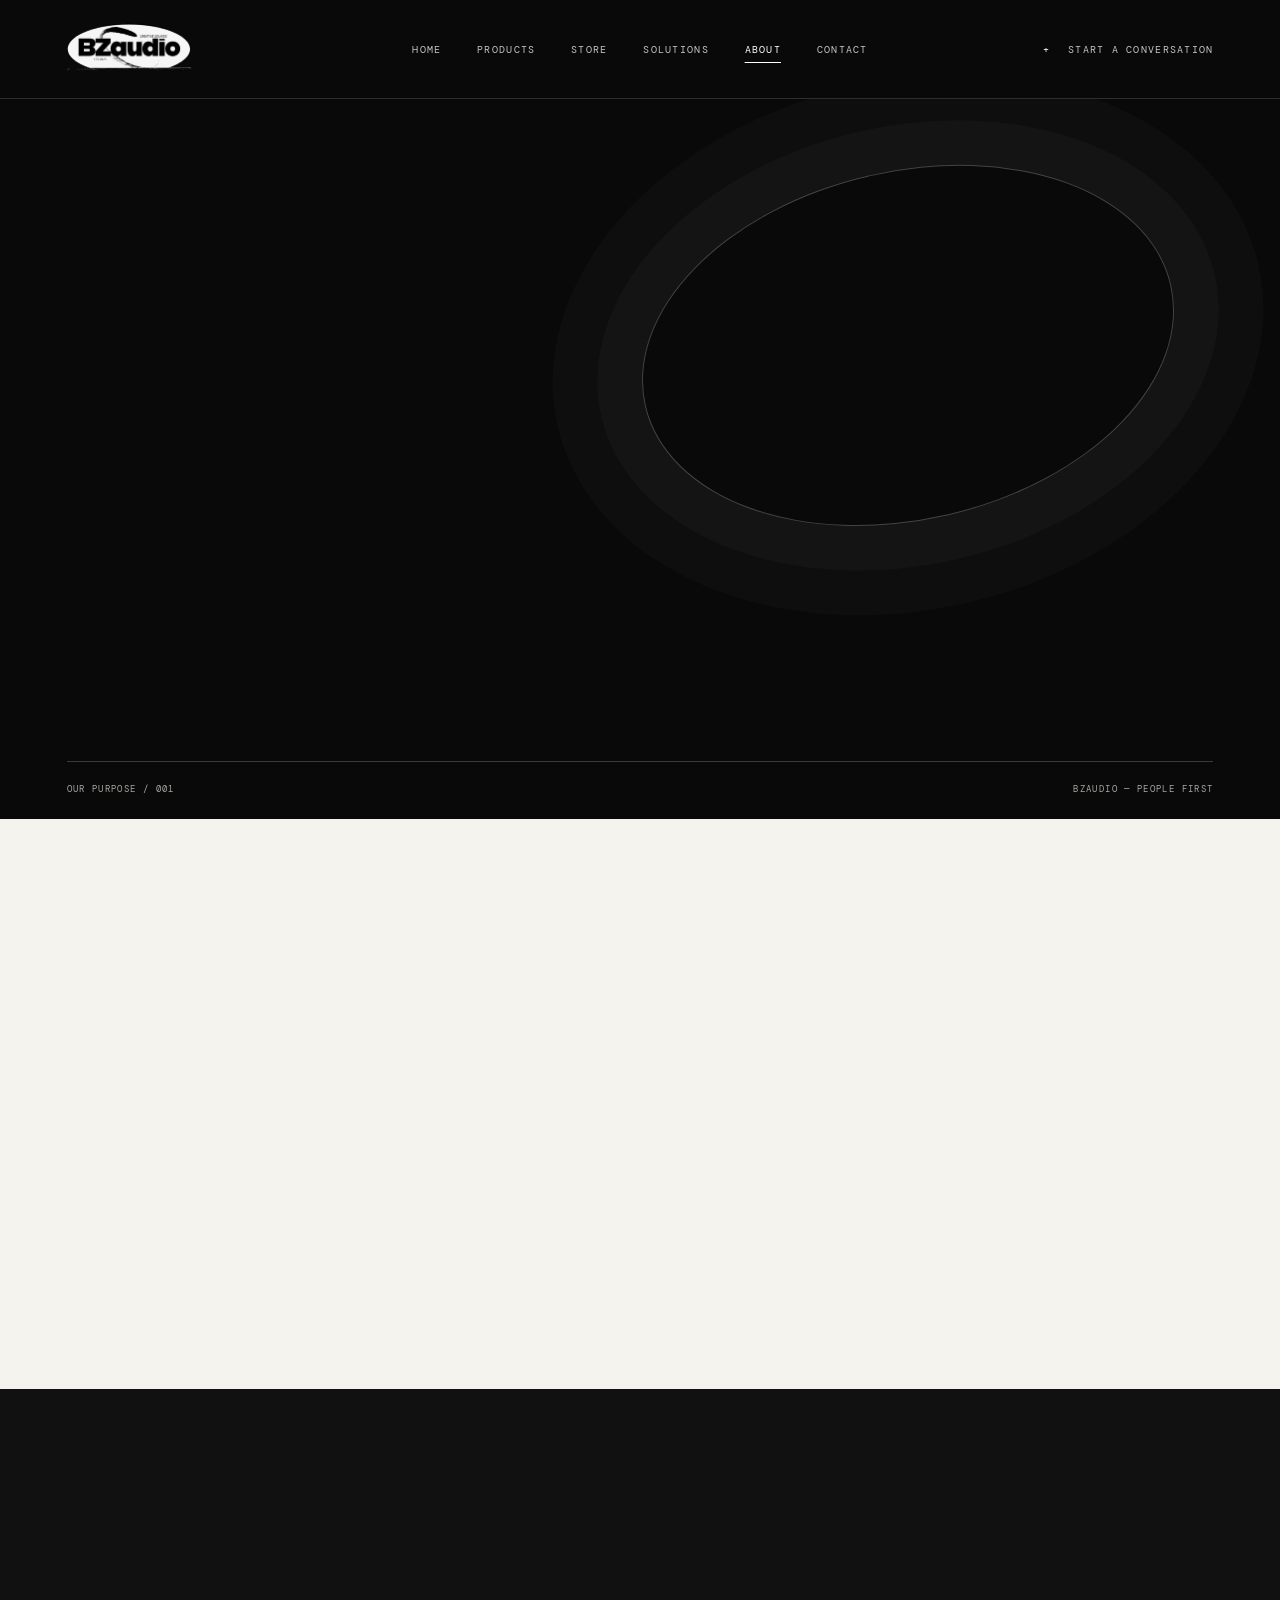
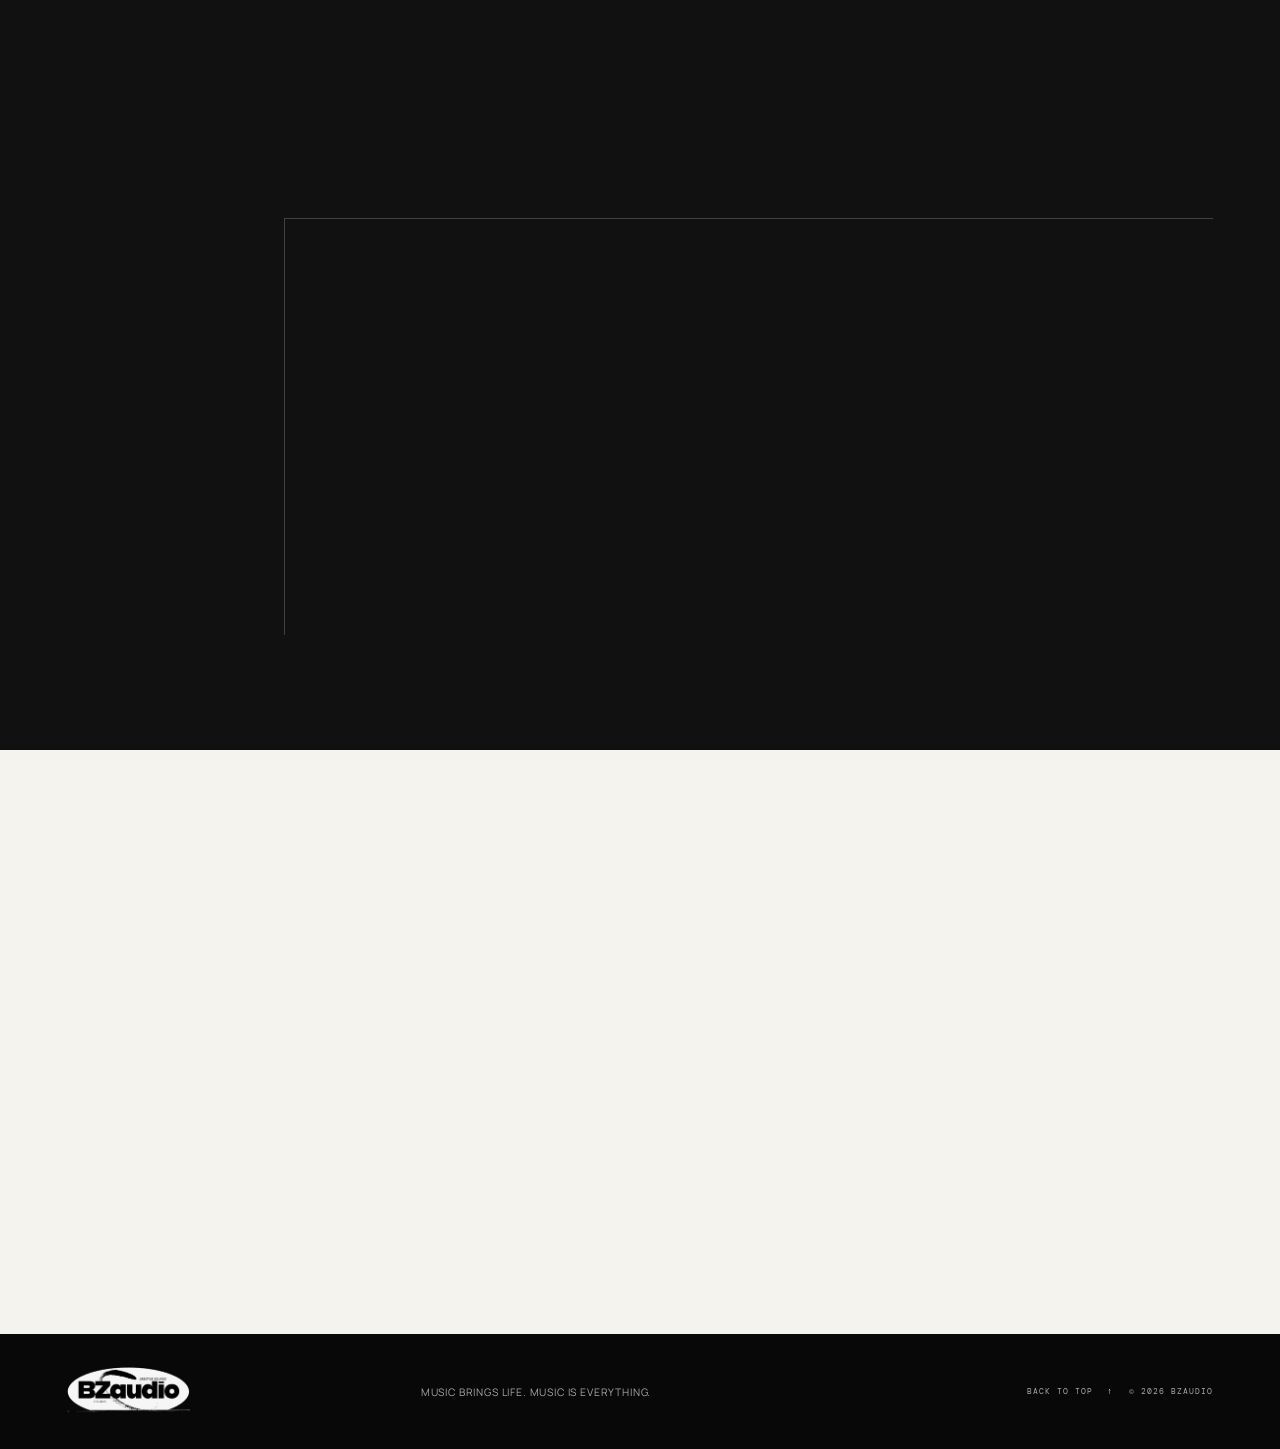
==== commit 508788c1: "Add Store to shared site navigation" ====
--- a/about.html
+++ b/about.html
@@ -20,7 +20,7 @@
     <a class="wordmark" href="index.html" aria-label="BZaudio home"><img src="assets/bzaudio-logo.png" alt="BZaudio"></a>
     <button class="menu-toggle" type="button" aria-expanded="false" aria-controls="primary-navigation"><span class="menu-toggle-label">Menu</span><span class="menu-toggle-icon" aria-hidden="true"><i></i><i></i></span></button>
     <nav class="primary-navigation" id="primary-navigation" aria-label="Main navigation">
-      <a href="index.html">Home</a><a href="products.html">Products</a><a href="solutions.html">Solutions</a><a href="about.html" aria-current="page">About</a><a href="contact.html">Contact</a>
+      <a href="index.html">Home</a><a href="products.html">Products</a><a href="store.html">Store</a><a href="solutions.html">Solutions</a><a href="about.html" aria-current="page">About</a><a href="contact.html">Contact</a>
     </nav>
     <a class="header-index" href="contact.html"><span>+</span> Start a conversation</a>
   </header>
--- a/styles.css
+++ b/styles.css
@@ -14,4 +14,37 @@
 .js [data-reveal]{opacity:0;transform:translate3d(0,24px,0);transition:opacity .8s var(--ease-out),transform .8s var(--ease-out)}.js [data-reveal].is-visible{opacity:1;transform:translate3d(0,0,0)}@keyframes orbit-turn{to{transform:rotate(360deg)}}
 @media(max-width:980px){.site-header{grid-template-columns:1fr auto;min-height:5.6rem}.primary-navigation{position:absolute;top:100%;right:0;left:0;display:none;align-items:stretch;gap:0;padding:.6rem var(--page-gutter) 1.2rem;border-bottom:1px solid rgba(255,255,255,.2);background:#090909}.primary-navigation.is-open{display:flex;flex-direction:column}.primary-navigation a{padding:1rem 0;border-bottom:1px solid rgba(255,255,255,.2)}.header-index{display:none}.menu-toggle{display:flex;align-items:center;gap:1rem;padding:.7rem 0 .7rem .7rem;border:0;background:none;color:#fff;cursor:pointer}.menu-toggle-label{color:#b7b4ad;font:.6rem var(--mono);letter-spacing:.14em;text-transform:uppercase}.menu-toggle-icon{display:grid;gap:5px;width:20px}.menu-toggle-icon i{display:block;height:1px;background:#fff;transition:transform .25s}.menu-toggle[aria-expanded=true] .menu-toggle-icon i:first-child{transform:translateY(3px) rotate(45deg)}.menu-toggle[aria-expanded=true] .menu-toggle-icon i:last-child{transform:translateY(-3px) rotate(-45deg)}.hero{min-height:auto}.hero-grid{grid-template-columns:1fr .9fr;min-height:570px}.hero h1{font-size:clamp(4.7rem,11vw,8rem)}.hero-logo-stage{min-height:360px}.principles-heading,.principle-list,.about-standards-heading,.standard-grid{margin-left:8%}}
 @media(max-width:680px){:root{--page-gutter:1.2rem}.site-header{min-height:4.8rem}.wordmark{width:6.4rem}.hero{padding-top:2rem}.hero-meta,.hero-foot,.subpage-meta,.subpage-foot{font-size:.48rem;letter-spacing:.1em}.hero-edition{max-width:8rem;text-align:right;line-height:1.6}.hero-grid{grid-template-columns:1fr;min-height:auto;gap:.5rem}.hero-copy{padding:3rem 0 0}.hero h1{font-size:clamp(4rem,16vw,6.4rem);line-height:.86}.hero-bottomline{align-items:flex-end;gap:1rem;margin-top:1.8rem}.hero-bottomline p{font-size:.82rem;line-height:1.75}.round-link{width:2.8rem;height:2.8rem}.hero-logo-stage{min-height:270px;margin:.3rem 0 1rem}.hero-logo-stage img{width:min(100%,440px)}.hero-logo-caption{right:0;bottom:0;font-size:.45rem}.hero-foot{gap:.8rem}.hero-foot-right{gap:.4rem}.hero-foot-right i{width:1.2rem}.intro,.about-belief{grid-template-columns:1fr;gap:3rem;padding-top:5rem;padding-bottom:5rem}.intro-content h2,.principles-heading h2,.closing h2{font-size:clamp(3.2rem,13vw,5.5rem)}.intro-detail{grid-template-columns:1fr;gap:1.2rem;margin-top:2rem}.principles,.about-standards{padding-top:5rem;padding-bottom:5rem}.principles-heading,.about-standards-heading{margin:3rem 0 2.5rem}.principle-list,.standard-grid{margin-left:0}.principle-row{grid-template-columns:2rem 1fr 1.6rem;gap:.8rem;padding:1.4rem 0}.principle-row h3{font-size:1.05rem}.principle-row p{grid-column:2/3;font-size:.72rem}.principle-number{padding-top:.2rem}.closing{min-height:430px}.closing-copy{padding:5rem 0}.closing-orbit{right:-18%;width:62vw;opacity:.55}.closing-index{right:var(--page-gutter);bottom:1.3rem;gap:.8rem;font-size:.44rem}.site-footer{grid-template-columns:1fr 1fr;gap:1.2rem;padding-top:1.5rem;padding-bottom:1.5rem}.footer-wordmark{width:6.8rem}.site-footer p{grid-column:1/-1;grid-row:2;font-size:.6rem}.back-to-top,.footer-copyright{justify-self:end}.subpage-hero{min-height:570px;padding-top:2.5rem}.subpage-hero:before{top:25%;right:-22%;width:78vw}.subpage-heading{grid-template-columns:1fr;gap:2rem;padding:4rem 0}.subpage-heading h1,.contact-heading h1{font-size:clamp(4rem,16vw,6.8rem)}.subpage-heading>p,.contact-heading>p{max-width:27rem;font-size:.82rem}.catalog,.solutions{padding-top:4rem;padding-bottom:4rem}.catalog-list,.solution-list{margin-top:2rem}.catalog-row,.solution-item{grid-template-columns:2rem minmax(0,1fr) auto;gap:.8rem;min-height:7rem}.catalog-row h2,.solution-item h2{font-size:1.3rem}.catalog-row p,.solution-item p{font-size:.72rem}.subpage-cta{min-height:390px;padding-top:4rem;padding-bottom:4rem}.subpage-cta:after{right:-40%;width:85vw}.about-belief-copy h2{font-size:clamp(3.5rem,14vw,6rem)}.about-belief-copy p{margin-left:0;font-size:.82rem}.about-standards-heading h2{font-size:clamp(3rem,12vw,5.5rem)}.standard-grid{grid-template-columns:1fr}.standard-grid article{min-height:10rem;padding:1.4rem}.contact-hero{min-height:auto;padding-top:2.5rem;padding-bottom:3rem}.contact-heading{grid-template-columns:1fr;gap:2rem;padding:4rem 0 3rem}.contact-panel{grid-template-columns:1fr;gap:1.2rem;padding:1.5rem}.contact-panel-status{justify-self:start}}
-@media(prefers-reduced-motion:reduce){html{scroll-behavior:auto}*,*::before,*::after{animation-duration:.01ms!important;animation-iteration-count:1!important;transition-duration:.01ms!important}.js [data-reveal]{opacity:1;transform:none}}+@media(prefers-reduced-motion:reduce){html{scroll-behavior:auto}*,*::before,*::after{animation-duration:.01ms!important;animation-iteration-count:1!important;transition-duration:.01ms!important}.js [data-reveal]{opacity:1;transform:none}}
+/* Email-first equipment inquiry experience */
+.store-brands{padding-top:5rem;padding-bottom:5rem;background:var(--paper);color:var(--ink)}
+.store-brand-list{margin-top:2.4rem;border-top:1px solid var(--line)}
+.store-brand-row{display:grid;grid-template-columns:2.5rem minmax(0,1fr) 2rem;gap:1.5rem;align-items:center;min-height:12rem;padding:2rem 0;border-bottom:1px solid var(--line)}
+.store-brand-row .eyebrow{color:var(--muted-dark)}
+.store-brand-row h2{margin:.55rem 0;font-size:clamp(1.8rem,3.2vw,3rem);letter-spacing:-.07em}
+.store-brand-row p:not(.eyebrow){max-width:42rem;margin:0;color:#5f5c56;font-size:.82rem;line-height:1.85}
+.store-brand-row .catalog-mark{display:grid;width:2rem;height:2rem;place-items:center;border:1px solid var(--line);border-radius:50%;font-size:1.1rem;transition:.2s}
+.store-brand-row .catalog-mark:hover{background:#090909;color:#fff}
+.store-inquiry{padding-top:6rem;padding-bottom:6rem;background:#111;color:#fff}
+.store-inquiry>.section-label{color:#aaa8a2}
+.store-inquiry-layout{display:grid;grid-template-columns:.85fr 1.15fr;gap:clamp(2rem,7vw,7rem);max-width:1200px;margin:4rem auto 0}
+.store-inquiry-layout .eyebrow{color:#aaa8a2}
+.store-inquiry-layout h2{margin:1.3rem 0;font-size:clamp(3.3rem,6vw,6rem);letter-spacing:-.09em;line-height:.94}
+.store-inquiry-layout h2 em{font-family:var(--serif);font-weight:400}
+.store-inquiry-copy{max-width:27rem;color:#b7b4ad;font-size:.85rem;line-height:1.9}
+.store-form-panel{padding:clamp(1.3rem,3vw,2.4rem);border:1px solid rgba(255,255,255,.22);background:rgba(255,255,255,.035)}
+.store-form-panel form{display:grid;grid-template-columns:1fr;gap:.65rem}
+.store-form-panel label{margin-top:.55rem;color:#e8e6e1;font-size:.72rem}
+.store-form-panel label span{color:#aaa8a2}
+.store-form-panel input,.store-form-panel select,.store-form-panel textarea{width:100%;min-height:2.9rem;padding:.75rem .85rem;border:1px solid rgba(255,255,255,.25);border-radius:0;background:#090909;color:#fff;font:inherit;font-size:.82rem}
+.store-form-panel textarea{min-height:7rem;resize:vertical}
+.store-form-panel input:focus,.store-form-panel select:focus,.store-form-panel textarea:focus{outline:2px solid #fff;outline-offset:2px}
+.store-submit{display:flex;align-items:center;justify-content:space-between;margin-top:1rem;padding:1rem 1.1rem;border:1px solid #fff;background:#fff;color:#090909;font:600 .78rem var(--sans);cursor:pointer}
+.store-submit span{font-size:1.2rem}
+.store-submit:hover{background:#e9e6df}
+.store-form-note{margin:1.1rem 0 0;color:#aaa8a2;font-size:.65rem;line-height:1.7}
+.inquiry-result{margin-top:1.4rem;padding:1.4rem;border:1px solid rgba(255,255,255,.3)}
+.inquiry-result h3{margin:.8rem 0;font-size:1.35rem}
+.inquiry-result>p:not(.eyebrow){color:#b7b4ad;font-size:.78rem;line-height:1.8}
+.inquiry-result .text-link{margin-top:.5rem}
+.store-edit{display:block;margin-top:1.2rem;padding:.5rem 0;border:0;border-bottom:1px solid rgba(255,255,255,.4);background:none;color:#fff;font:inherit;font-size:.72rem;cursor:pointer}
+@media(max-width:680px){.store-brands{padding-top:4rem;padding-bottom:4rem}.store-brand-row{grid-template-columns:1.6rem minmax(0,1fr) 1.7rem;gap:.7rem;min-height:10rem;padding:1.5rem 0}.store-brand-row h2{font-size:1.6rem}.store-brand-row p:not(.eyebrow){font-size:.73rem}.store-inquiry{padding-top:4.5rem;padding-bottom:4.5rem}.store-inquiry-layout{grid-template-columns:1fr;gap:2rem;margin-top:2.5rem}.store-inquiry-layout h2{font-size:clamp(3.2rem,13vw,5.5rem)}}
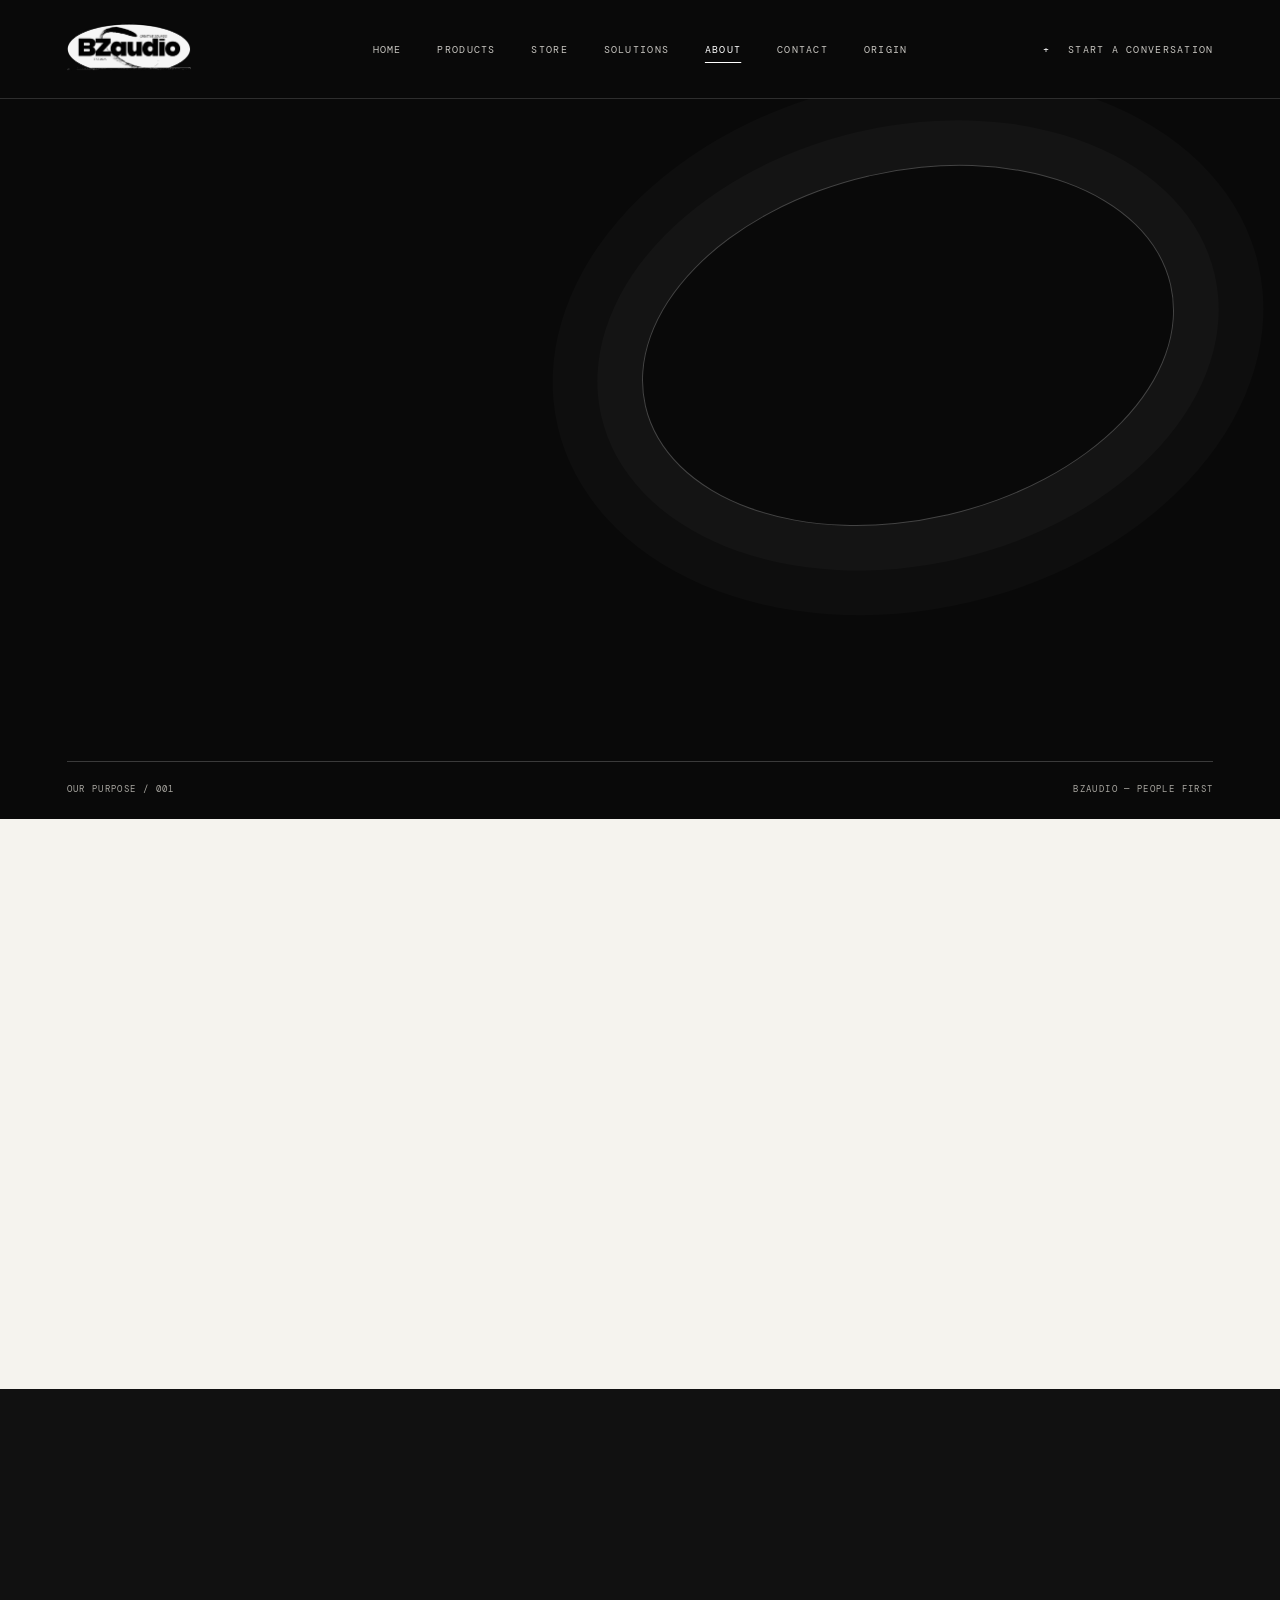
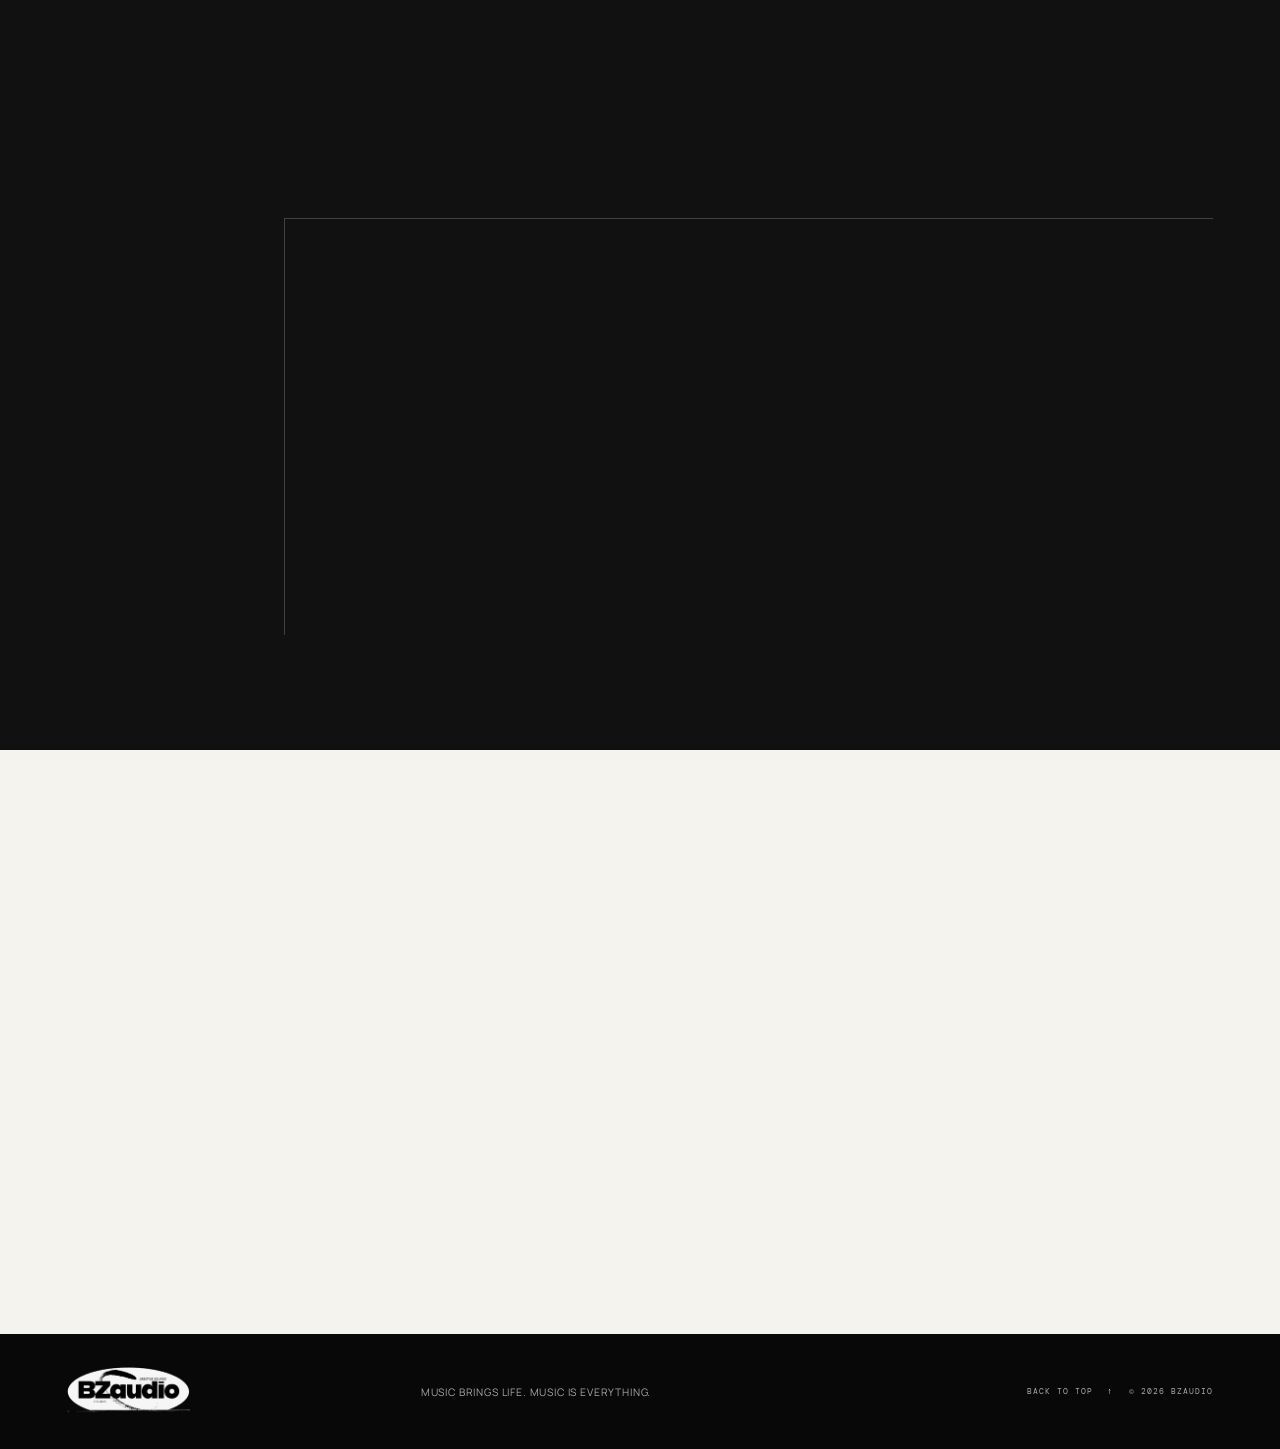
==== commit 3aeaa0f1: "Add ORIGIN to shared navigation" ====
--- a/about.html
+++ b/about.html
@@ -21,7 +21,7 @@
     <button class="menu-toggle" type="button" aria-expanded="false" aria-controls="primary-navigation"><span class="menu-toggle-label">Menu</span><span class="menu-toggle-icon" aria-hidden="true"><i></i><i></i></span></button>
     <nav class="primary-navigation" id="primary-navigation" aria-label="Main navigation">
       <a href="index.html">Home</a><a href="products.html">Products</a><a href="store.html">Store</a><a href="solutions.html">Solutions</a><a href="about.html" aria-current="page">About</a><a href="contact.html">Contact</a>
-    </nav>
+    <a href="origin.html">ORIGIN</a></nav>
     <a class="header-index" href="contact.html"><span>+</span> Start a conversation</a>
   </header>
   <main id="main">
--- a/styles.css
+++ b/styles.css
@@ -48,3 +48,20 @@
 .inquiry-result .text-link{margin-top:.5rem}
 .store-edit{display:block;margin-top:1.2rem;padding:.5rem 0;border:0;border-bottom:1px solid rgba(255,255,255,.4);background:none;color:#fff;font:inherit;font-size:.72rem;cursor:pointer}
 @media(max-width:680px){.store-brands{padding-top:4rem;padding-bottom:4rem}.store-brand-row{grid-template-columns:1.6rem minmax(0,1fr) 1.7rem;gap:.7rem;min-height:10rem;padding:1.5rem 0}.store-brand-row h2{font-size:1.6rem}.store-brand-row p:not(.eyebrow){font-size:.73rem}.store-inquiry{padding-top:4.5rem;padding-bottom:4.5rem}.store-inquiry-layout{grid-template-columns:1fr;gap:2rem;margin-top:2.5rem}.store-inquiry-layout h2{font-size:clamp(3.2rem,13vw,5.5rem)}}
+
+/* ORIGIN gateway */
+.origin-body{min-height:100vh;background:#090909;color:#fff}
+.origin-page{min-height:calc(100svh - 6.2rem);display:grid;place-items:center;overflow:hidden;background:#090909}
+.origin-gateway{position:relative;display:flex;width:100%;min-height:calc(100svh - 6.2rem);flex-direction:column;align-items:center;justify-content:center;padding:4rem var(--page-gutter);isolation:isolate}
+.origin-gateway:before,.origin-gateway:after{position:absolute;z-index:-1;width:min(75vw,900px);aspect-ratio:1.8;border:1px solid rgba(255,255,255,.18);border-radius:50%;content:"";transform:rotate(-12deg)}
+.origin-gateway:after{width:min(88vw,1080px);border-color:rgba(255,255,255,.08);transform:rotate(8deg)}
+.origin-index,.origin-coordinate{position:absolute;color:#aaa8a2;font:.55rem var(--mono);letter-spacing:.16em}
+.origin-index{top:2rem;left:var(--page-gutter)}
+.origin-coordinate{right:var(--page-gutter);bottom:2rem}
+.origin-gateway h1{margin:0;font-size:clamp(5.5rem,20vw,18rem);font-weight:800;letter-spacing:-.12em;line-height:.8}
+.origin-login{display:flex;flex-direction:column;align-items:center;gap:.75rem;margin-top:clamp(3rem,7vw,6rem)}
+.origin-login button{display:flex;min-width:12rem;align-items:center;justify-content:space-between;gap:2rem;padding:1rem 1.2rem;border:1px solid rgba(255,255,255,.5);background:transparent;color:#fff;font:.7rem var(--mono);letter-spacing:.16em}
+.origin-login button:disabled{opacity:.75;cursor:not-allowed}
+.origin-login button span{font-size:1.1rem}
+.origin-login p{margin:0;color:#aaa8a2;font:.5rem var(--mono);letter-spacing:.13em}
+@media(max-width:680px){.origin-page,.origin-gateway{min-height:calc(100svh - 4.8rem)}.origin-gateway h1{font-size:clamp(5rem,22vw,9rem)}.origin-gateway:before{width:115vw}.origin-gateway:after{width:130vw}.origin-index,.origin-coordinate{font-size:.45rem}}
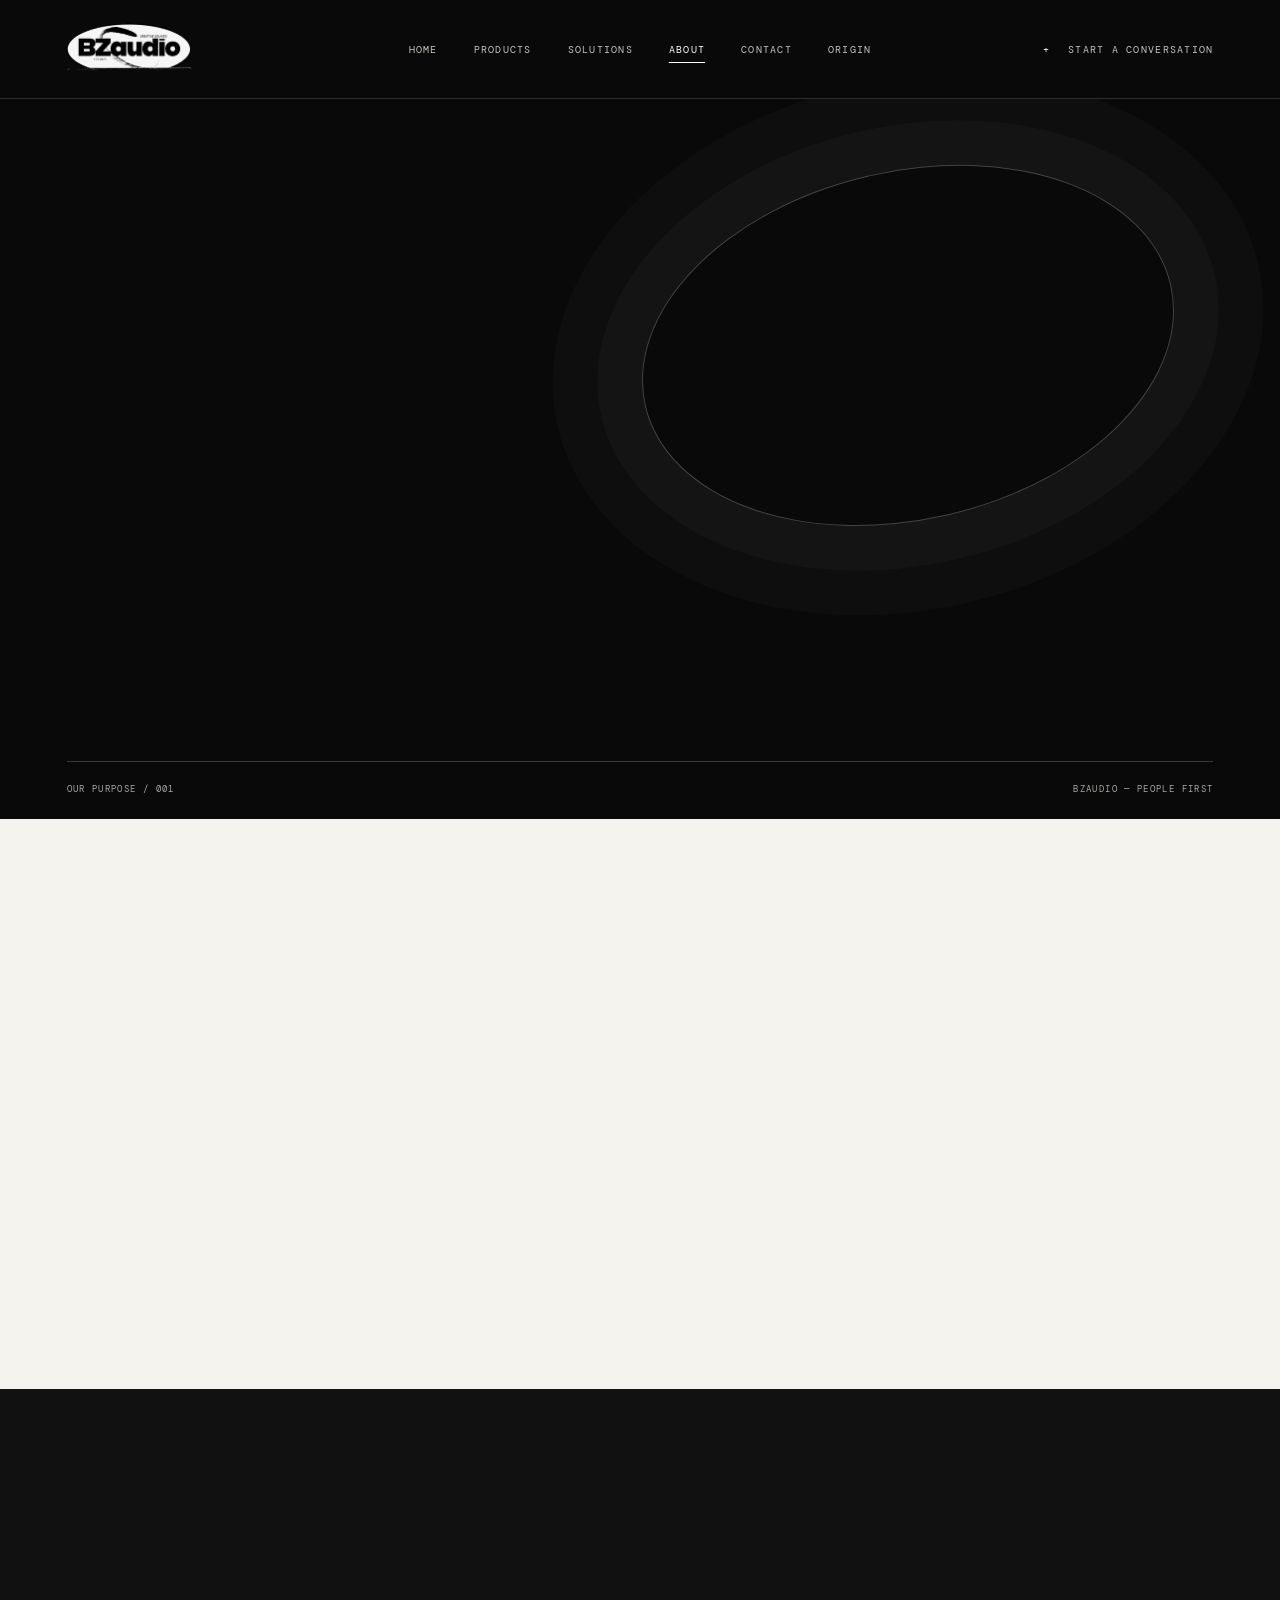
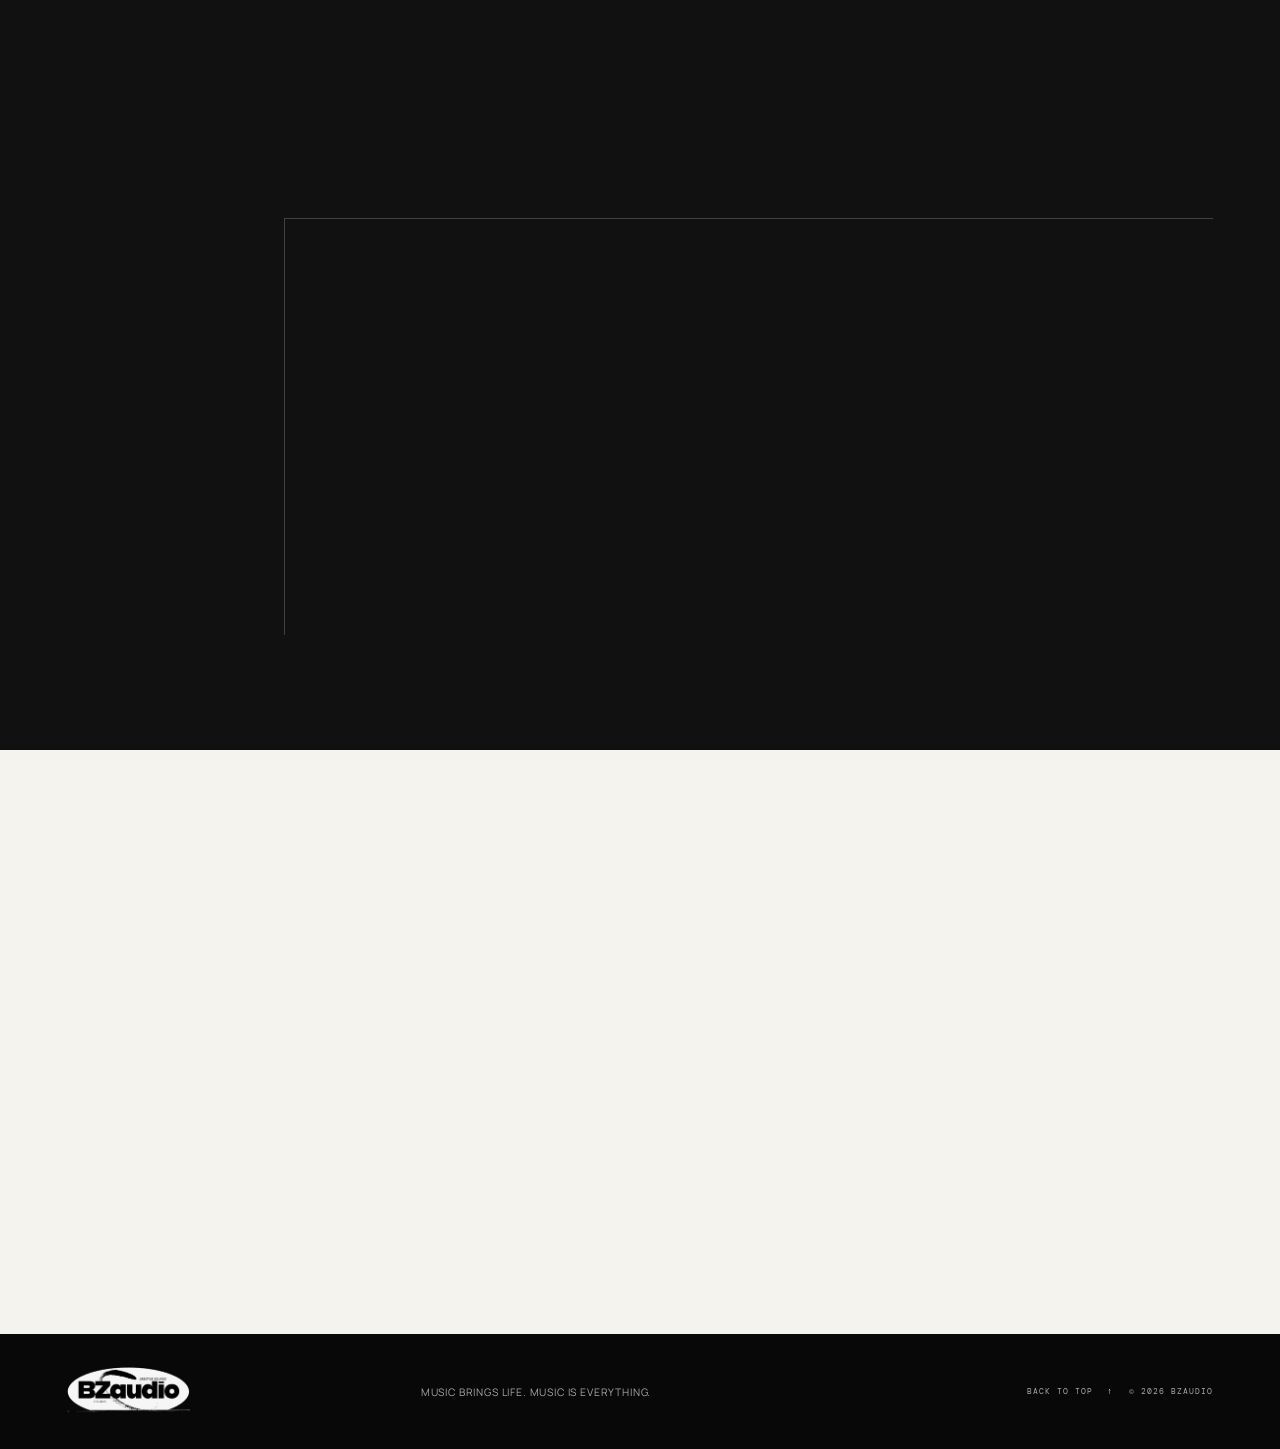
==== commit 6769c64a: "feat: add ORIGIN to site navigation" ====
--- a/about.html
+++ b/about.html
@@ -20,8 +20,9 @@
     <a class="wordmark" href="index.html" aria-label="BZaudio home"><img src="assets/bzaudio-logo.png" alt="BZaudio"></a>
     <button class="menu-toggle" type="button" aria-expanded="false" aria-controls="primary-navigation"><span class="menu-toggle-label">Menu</span><span class="menu-toggle-icon" aria-hidden="true"><i></i><i></i></span></button>
     <nav class="primary-navigation" id="primary-navigation" aria-label="Main navigation">
-      <a href="index.html">Home</a><a href="products.html">Products</a><a href="store.html">Store</a><a href="solutions.html">Solutions</a><a href="about.html" aria-current="page">About</a><a href="contact.html">Contact</a>
-    <a href="origin.html">ORIGIN</a></nav>
+      <a href="index.html">Home</a><a href="products.html">Products</a><a href="solutions.html">Solutions</a><a href="about.html" aria-current="page">About</a><a href="contact.html">Contact</a>
+      <a href="origin.html">ORIGIN</a>
+    </nav>
     <a class="header-index" href="contact.html"><span>+</span> Start a conversation</a>
   </header>
   <main id="main">
--- a/styles.css
+++ b/styles.css
@@ -65,3 +65,6 @@
 .origin-login button span{font-size:1.1rem}
 .origin-login p{margin:0;color:#aaa8a2;font:.5rem var(--mono);letter-spacing:.13em}
 @media(max-width:680px){.origin-page,.origin-gateway{min-height:calc(100svh - 4.8rem)}.origin-gateway h1{font-size:clamp(5rem,22vw,9rem)}.origin-gateway:before{width:115vw}.origin-gateway:after{width:130vw}.origin-index,.origin-coordinate{font-size:.45rem}}
+
+.origin-footer{display:flex;justify-content:space-between;gap:1rem;padding:1rem var(--page-gutter);border-top:1px solid rgba(255,255,255,.12);background:#090909;color:#777;font:.48rem var(--mono);letter-spacing:.12em}
+@media(max-width:680px){.origin-footer{font-size:.42rem}}
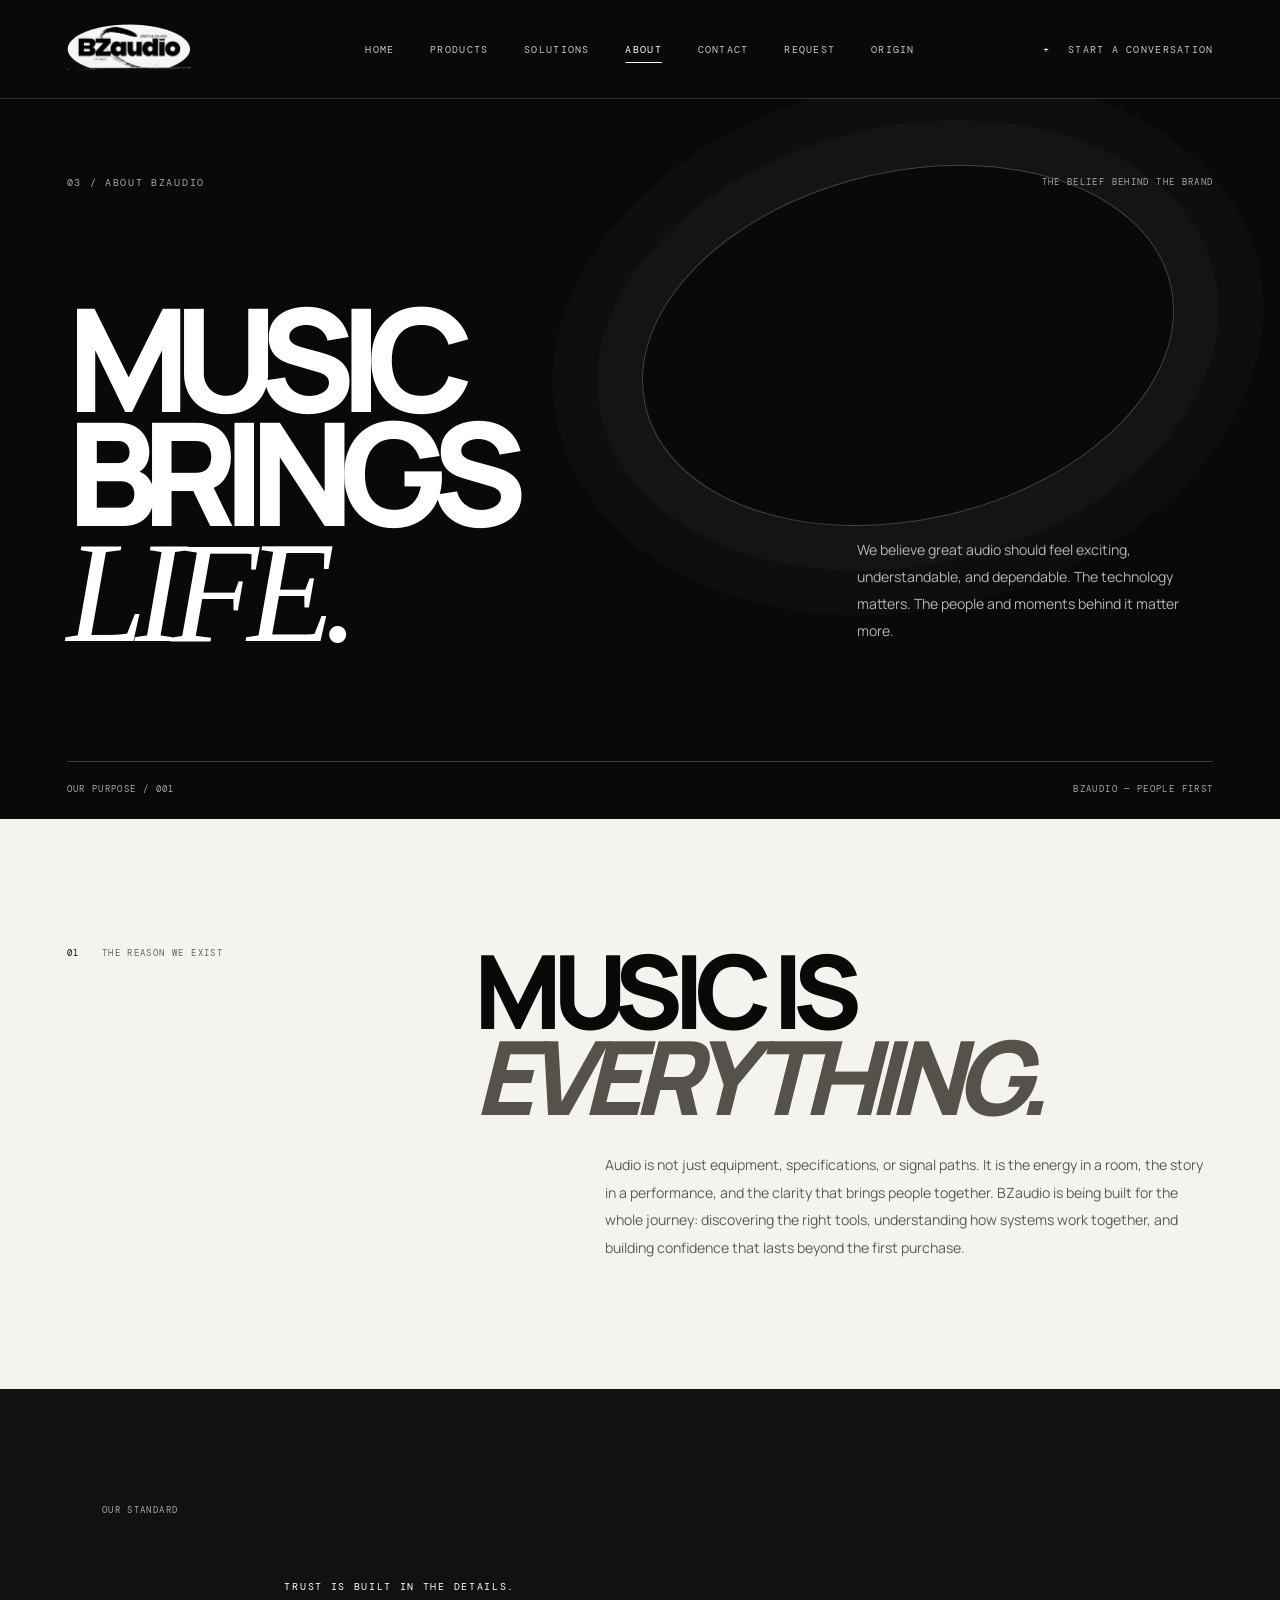
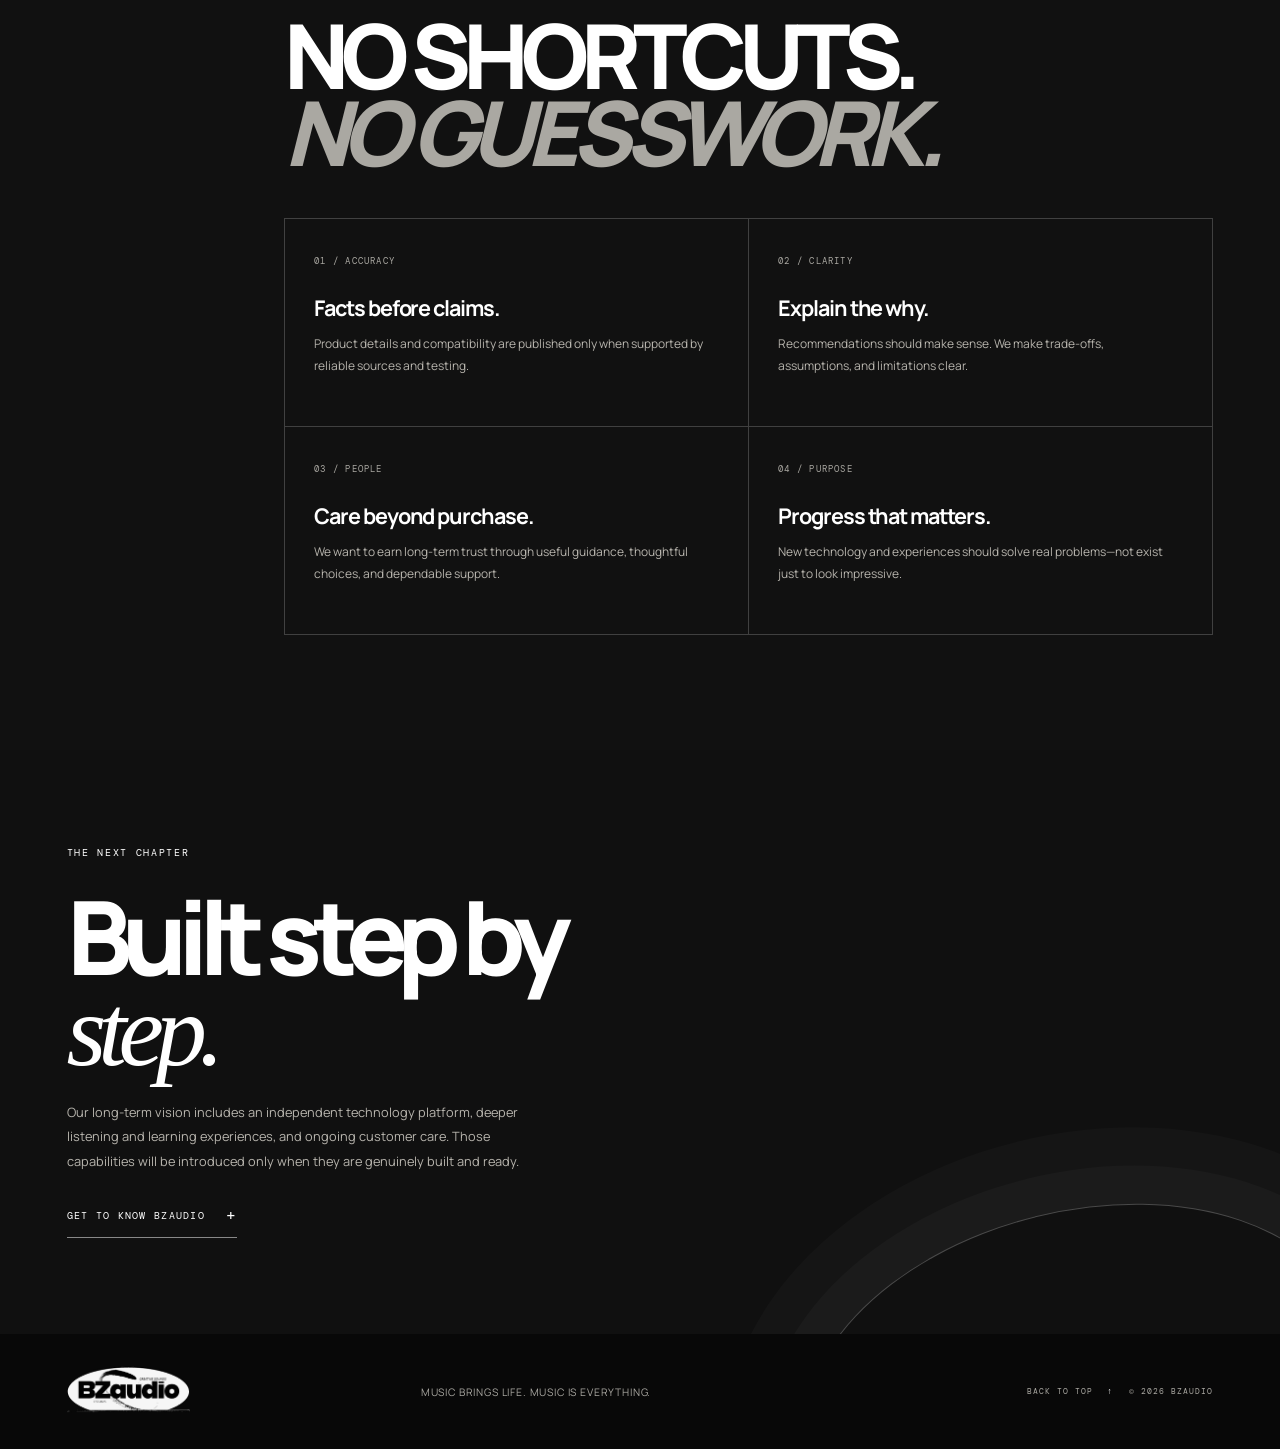
==== commit 5ed32ead: "feat: add equipment requests to site navigation" ====
--- a/about.html
+++ b/about.html
@@ -20,7 +20,7 @@
     <a class="wordmark" href="index.html" aria-label="BZaudio home"><img src="assets/bzaudio-logo.png" alt="BZaudio"></a>
     <button class="menu-toggle" type="button" aria-expanded="false" aria-controls="primary-navigation"><span class="menu-toggle-label">Menu</span><span class="menu-toggle-icon" aria-hidden="true"><i></i><i></i></span></button>
     <nav class="primary-navigation" id="primary-navigation" aria-label="Main navigation">
-      <a href="index.html">Home</a><a href="products.html">Products</a><a href="solutions.html">Solutions</a><a href="about.html" aria-current="page">About</a><a href="contact.html">Contact</a>
+      <a href="index.html">Home</a><a href="products.html">Products</a><a href="solutions.html">Solutions</a><a href="about.html" aria-current="page">About</a><a href="contact.html">Contact</a><a href="request.html">Request</a>
       <a href="origin.html">ORIGIN</a>
     </nav>
     <a class="header-index" href="contact.html"><span>+</span> Start a conversation</a>
--- a/styles.css
+++ b/styles.css
@@ -15,56 +15,31 @@
 @media(max-width:980px){.site-header{grid-template-columns:1fr auto;min-height:5.6rem}.primary-navigation{position:absolute;top:100%;right:0;left:0;display:none;align-items:stretch;gap:0;padding:.6rem var(--page-gutter) 1.2rem;border-bottom:1px solid rgba(255,255,255,.2);background:#090909}.primary-navigation.is-open{display:flex;flex-direction:column}.primary-navigation a{padding:1rem 0;border-bottom:1px solid rgba(255,255,255,.2)}.header-index{display:none}.menu-toggle{display:flex;align-items:center;gap:1rem;padding:.7rem 0 .7rem .7rem;border:0;background:none;color:#fff;cursor:pointer}.menu-toggle-label{color:#b7b4ad;font:.6rem var(--mono);letter-spacing:.14em;text-transform:uppercase}.menu-toggle-icon{display:grid;gap:5px;width:20px}.menu-toggle-icon i{display:block;height:1px;background:#fff;transition:transform .25s}.menu-toggle[aria-expanded=true] .menu-toggle-icon i:first-child{transform:translateY(3px) rotate(45deg)}.menu-toggle[aria-expanded=true] .menu-toggle-icon i:last-child{transform:translateY(-3px) rotate(-45deg)}.hero{min-height:auto}.hero-grid{grid-template-columns:1fr .9fr;min-height:570px}.hero h1{font-size:clamp(4.7rem,11vw,8rem)}.hero-logo-stage{min-height:360px}.principles-heading,.principle-list,.about-standards-heading,.standard-grid{margin-left:8%}}
 @media(max-width:680px){:root{--page-gutter:1.2rem}.site-header{min-height:4.8rem}.wordmark{width:6.4rem}.hero{padding-top:2rem}.hero-meta,.hero-foot,.subpage-meta,.subpage-foot{font-size:.48rem;letter-spacing:.1em}.hero-edition{max-width:8rem;text-align:right;line-height:1.6}.hero-grid{grid-template-columns:1fr;min-height:auto;gap:.5rem}.hero-copy{padding:3rem 0 0}.hero h1{font-size:clamp(4rem,16vw,6.4rem);line-height:.86}.hero-bottomline{align-items:flex-end;gap:1rem;margin-top:1.8rem}.hero-bottomline p{font-size:.82rem;line-height:1.75}.round-link{width:2.8rem;height:2.8rem}.hero-logo-stage{min-height:270px;margin:.3rem 0 1rem}.hero-logo-stage img{width:min(100%,440px)}.hero-logo-caption{right:0;bottom:0;font-size:.45rem}.hero-foot{gap:.8rem}.hero-foot-right{gap:.4rem}.hero-foot-right i{width:1.2rem}.intro,.about-belief{grid-template-columns:1fr;gap:3rem;padding-top:5rem;padding-bottom:5rem}.intro-content h2,.principles-heading h2,.closing h2{font-size:clamp(3.2rem,13vw,5.5rem)}.intro-detail{grid-template-columns:1fr;gap:1.2rem;margin-top:2rem}.principles,.about-standards{padding-top:5rem;padding-bottom:5rem}.principles-heading,.about-standards-heading{margin:3rem 0 2.5rem}.principle-list,.standard-grid{margin-left:0}.principle-row{grid-template-columns:2rem 1fr 1.6rem;gap:.8rem;padding:1.4rem 0}.principle-row h3{font-size:1.05rem}.principle-row p{grid-column:2/3;font-size:.72rem}.principle-number{padding-top:.2rem}.closing{min-height:430px}.closing-copy{padding:5rem 0}.closing-orbit{right:-18%;width:62vw;opacity:.55}.closing-index{right:var(--page-gutter);bottom:1.3rem;gap:.8rem;font-size:.44rem}.site-footer{grid-template-columns:1fr 1fr;gap:1.2rem;padding-top:1.5rem;padding-bottom:1.5rem}.footer-wordmark{width:6.8rem}.site-footer p{grid-column:1/-1;grid-row:2;font-size:.6rem}.back-to-top,.footer-copyright{justify-self:end}.subpage-hero{min-height:570px;padding-top:2.5rem}.subpage-hero:before{top:25%;right:-22%;width:78vw}.subpage-heading{grid-template-columns:1fr;gap:2rem;padding:4rem 0}.subpage-heading h1,.contact-heading h1{font-size:clamp(4rem,16vw,6.8rem)}.subpage-heading>p,.contact-heading>p{max-width:27rem;font-size:.82rem}.catalog,.solutions{padding-top:4rem;padding-bottom:4rem}.catalog-list,.solution-list{margin-top:2rem}.catalog-row,.solution-item{grid-template-columns:2rem minmax(0,1fr) auto;gap:.8rem;min-height:7rem}.catalog-row h2,.solution-item h2{font-size:1.3rem}.catalog-row p,.solution-item p{font-size:.72rem}.subpage-cta{min-height:390px;padding-top:4rem;padding-bottom:4rem}.subpage-cta:after{right:-40%;width:85vw}.about-belief-copy h2{font-size:clamp(3.5rem,14vw,6rem)}.about-belief-copy p{margin-left:0;font-size:.82rem}.about-standards-heading h2{font-size:clamp(3rem,12vw,5.5rem)}.standard-grid{grid-template-columns:1fr}.standard-grid article{min-height:10rem;padding:1.4rem}.contact-hero{min-height:auto;padding-top:2.5rem;padding-bottom:3rem}.contact-heading{grid-template-columns:1fr;gap:2rem;padding:4rem 0 3rem}.contact-panel{grid-template-columns:1fr;gap:1.2rem;padding:1.5rem}.contact-panel-status{justify-self:start}}
 @media(prefers-reduced-motion:reduce){html{scroll-behavior:auto}*,*::before,*::after{animation-duration:.01ms!important;animation-iteration-count:1!important;transition-duration:.01ms!important}.js [data-reveal]{opacity:1;transform:none}}
-/* Email-first equipment inquiry experience */
-.store-brands{padding-top:5rem;padding-bottom:5rem;background:var(--paper);color:var(--ink)}
-.store-brand-list{margin-top:2.4rem;border-top:1px solid var(--line)}
-.store-brand-row{display:grid;grid-template-columns:2.5rem minmax(0,1fr) 2rem;gap:1.5rem;align-items:center;min-height:12rem;padding:2rem 0;border-bottom:1px solid var(--line)}
-.store-brand-row .eyebrow{color:var(--muted-dark)}
-.store-brand-row h2{margin:.55rem 0;font-size:clamp(1.8rem,3.2vw,3rem);letter-spacing:-.07em}
-.store-brand-row p:not(.eyebrow){max-width:42rem;margin:0;color:#5f5c56;font-size:.82rem;line-height:1.85}
-.store-brand-row .catalog-mark{display:grid;width:2rem;height:2rem;place-items:center;border:1px solid var(--line);border-radius:50%;font-size:1.1rem;transition:.2s}
-.store-brand-row .catalog-mark:hover{background:#090909;color:#fff}
-.store-inquiry{padding-top:6rem;padding-bottom:6rem;background:#111;color:#fff}
-.store-inquiry>.section-label{color:#aaa8a2}
-.store-inquiry-layout{display:grid;grid-template-columns:.85fr 1.15fr;gap:clamp(2rem,7vw,7rem);max-width:1200px;margin:4rem auto 0}
-.store-inquiry-layout .eyebrow{color:#aaa8a2}
-.store-inquiry-layout h2{margin:1.3rem 0;font-size:clamp(3.3rem,6vw,6rem);letter-spacing:-.09em;line-height:.94}
-.store-inquiry-layout h2 em{font-family:var(--serif);font-weight:400}
-.store-inquiry-copy{max-width:27rem;color:#b7b4ad;font-size:.85rem;line-height:1.9}
-.store-form-panel{padding:clamp(1.3rem,3vw,2.4rem);border:1px solid rgba(255,255,255,.22);background:rgba(255,255,255,.035)}
-.store-form-panel form{display:grid;grid-template-columns:1fr;gap:.65rem}
-.store-form-panel label{margin-top:.55rem;color:#e8e6e1;font-size:.72rem}
-.store-form-panel label span{color:#aaa8a2}
-.store-form-panel input,.store-form-panel select,.store-form-panel textarea{width:100%;min-height:2.9rem;padding:.75rem .85rem;border:1px solid rgba(255,255,255,.25);border-radius:0;background:#090909;color:#fff;font:inherit;font-size:.82rem}
-.store-form-panel textarea{min-height:7rem;resize:vertical}
-.store-form-panel input:focus,.store-form-panel select:focus,.store-form-panel textarea:focus{outline:2px solid #fff;outline-offset:2px}
-.store-submit{display:flex;align-items:center;justify-content:space-between;margin-top:1rem;padding:1rem 1.1rem;border:1px solid #fff;background:#fff;color:#090909;font:600 .78rem var(--sans);cursor:pointer}
-.store-submit span{font-size:1.2rem}
-.store-submit:hover{background:#e9e6df}
-.store-form-note{margin:1.1rem 0 0;color:#aaa8a2;font-size:.65rem;line-height:1.7}
-.inquiry-result{margin-top:1.4rem;padding:1.4rem;border:1px solid rgba(255,255,255,.3)}
-.inquiry-result h3{margin:.8rem 0;font-size:1.35rem}
-.inquiry-result>p:not(.eyebrow){color:#b7b4ad;font-size:.78rem;line-height:1.8}
-.inquiry-result .text-link{margin-top:.5rem}
-.store-edit{display:block;margin-top:1.2rem;padding:.5rem 0;border:0;border-bottom:1px solid rgba(255,255,255,.4);background:none;color:#fff;font:inherit;font-size:.72rem;cursor:pointer}
-@media(max-width:680px){.store-brands{padding-top:4rem;padding-bottom:4rem}.store-brand-row{grid-template-columns:1.6rem minmax(0,1fr) 1.7rem;gap:.7rem;min-height:10rem;padding:1.5rem 0}.store-brand-row h2{font-size:1.6rem}.store-brand-row p:not(.eyebrow){font-size:.73rem}.store-inquiry{padding-top:4.5rem;padding-bottom:4.5rem}.store-inquiry-layout{grid-template-columns:1fr;gap:2rem;margin-top:2.5rem}.store-inquiry-layout h2{font-size:clamp(3.2rem,13vw,5.5rem)}}
+/* ORIGIN gateway */
+.origin-body{min-height:100svh;background:#090909;color:#fff}
+.origin-page{min-height:calc(100svh - 10rem);padding:0 var(--page-gutter);background:#090909}
+.origin-gateway{position:relative;display:flex;min-height:calc(100svh - 10rem);flex-direction:column;justify-content:center;overflow:hidden;padding:clamp(2rem,6vw,6rem) 0}
+.origin-index{position:absolute;top:2rem;right:0;left:0;display:flex;justify-content:space-between;color:#aaa8a2;font:.55rem var(--mono);letter-spacing:.16em}
+.origin-gateway h1{position:relative;z-index:1;margin:0;font-size:clamp(5.5rem,19vw,19rem);font-weight:800;letter-spacing:-.12em;line-height:.78}
+.origin-entry{position:relative;z-index:2;display:flex;align-items:center;gap:2rem;margin:clamp(2rem,5vw,4.5rem) 0 0 auto}
+.origin-login{display:inline-flex;align-items:center;gap:1.5rem;padding:1rem 1.4rem;border:1px solid rgba(255,255,255,.75);color:#fff;font:.7rem var(--mono);letter-spacing:.16em}
+.origin-login span{font-size:1rem}
+.origin-entry p{margin:0;color:#aaa8a2;font:.52rem var(--mono);letter-spacing:.13em}
+.origin-orbit{position:absolute;top:48%;right:8%;width:min(50vw,680px);aspect-ratio:1;pointer-events:none;transform:translateY(-50%)}
+.origin-orbit i{position:absolute;inset:0;border:1px solid rgba(255,255,255,.14);border-radius:50%;transform:scaleX(1.35) rotate(-22deg)}
+.origin-orbit i:nth-child(2){inset:12%;border-color:rgba(255,255,255,.1);transform:scaleX(1.35) rotate(28deg)}
+.origin-orbit i:nth-child(3){inset:28%;border-color:rgba(255,255,255,.08);transform:scaleX(1.35) rotate(5deg)}
+.origin-footer{display:flex;align-items:center;justify-content:space-between;gap:1rem;min-height:4rem;padding:1rem var(--page-gutter);border-top:1px solid rgba(255,255,255,.15);background:#090909;color:#aaa8a2;font:.52rem var(--mono);letter-spacing:.13em}
+.origin-footer a{color:#fff}
+.origin-footer a:last-child span{margin-left:.5rem}
+@media(max-width:680px){.origin-page,.origin-gateway{min-height:calc(100svh - 9rem)}.origin-gateway{justify-content:center}.origin-index{top:1.5rem;font-size:.45rem}.origin-gateway h1{font-size:clamp(4.4rem,18vw,7rem);letter-spacing:-.11em}.origin-entry{align-items:flex-start;flex-direction:column;gap:1rem;margin:2rem 0 0}.origin-orbit{top:44%;right:-28%;width:90vw;opacity:.75}.origin-footer{font-size:.43rem;letter-spacing:.08em}}
 
-/* ORIGIN gateway */
-.origin-body{min-height:100vh;background:#090909;color:#fff}
-.origin-page{min-height:calc(100svh - 6.2rem);display:grid;place-items:center;overflow:hidden;background:#090909}
-.origin-gateway{position:relative;display:flex;width:100%;min-height:calc(100svh - 6.2rem);flex-direction:column;align-items:center;justify-content:center;padding:4rem var(--page-gutter);isolation:isolate}
-.origin-gateway:before,.origin-gateway:after{position:absolute;z-index:-1;width:min(75vw,900px);aspect-ratio:1.8;border:1px solid rgba(255,255,255,.18);border-radius:50%;content:"";transform:rotate(-12deg)}
-.origin-gateway:after{width:min(88vw,1080px);border-color:rgba(255,255,255,.08);transform:rotate(8deg)}
-.origin-index,.origin-coordinate{position:absolute;color:#aaa8a2;font:.55rem var(--mono);letter-spacing:.16em}
-.origin-index{top:2rem;left:var(--page-gutter)}
-.origin-coordinate{right:var(--page-gutter);bottom:2rem}
-.origin-gateway h1{margin:0;font-size:clamp(5.5rem,20vw,18rem);font-weight:800;letter-spacing:-.12em;line-height:.8}
-.origin-login{display:flex;flex-direction:column;align-items:center;gap:.75rem;margin-top:clamp(3rem,7vw,6rem)}
-.origin-login button{display:flex;min-width:12rem;align-items:center;justify-content:space-between;gap:2rem;padding:1rem 1.2rem;border:1px solid rgba(255,255,255,.5);background:transparent;color:#fff;font:.7rem var(--mono);letter-spacing:.16em}
-.origin-login button:disabled{opacity:.75;cursor:not-allowed}
-.origin-login button span{font-size:1.1rem}
-.origin-login p{margin:0;color:#aaa8a2;font:.5rem var(--mono);letter-spacing:.13em}
-@media(max-width:680px){.origin-page,.origin-gateway{min-height:calc(100svh - 4.8rem)}.origin-gateway h1{font-size:clamp(5rem,22vw,9rem)}.origin-gateway:before{width:115vw}.origin-gateway:after{width:130vw}.origin-index,.origin-coordinate{font-size:.45rem}}
+/* Equipment request builder */
+.request-hero{padding-top:clamp(3rem,6vw,6rem);padding-bottom:2rem;background:#090909;color:#fff}.request-heading{display:grid;grid-template-columns:1.2fr .8fr;align-items:end;gap:4vw;padding:5rem 0 4rem}.request-heading h1{margin:0;font-size:clamp(4.2rem,10vw,10rem);font-weight:800;letter-spacing:-.105em;line-height:.82}.request-heading h1 em,.request-intro h2 em{font-family:var(--serif);font-weight:400;letter-spacing:-.08em}.request-heading>p{max-width:27rem;margin:0 0 .5rem;color:#b7b4ad;font-size:.86rem;line-height:1.9}
+.request-section{display:grid;grid-template-columns:.72fr 1.28fr;gap:7vw;padding-top:clamp(4rem,8vw,7rem);padding-bottom:clamp(4rem,8vw,7rem);background:var(--paper)}.request-intro{position:sticky;top:2rem;align-self:start}.request-intro .eyebrow{color:#66635d}.request-intro h2{margin:1.5rem 0;font-size:clamp(2.8rem,5vw,5rem);font-weight:800;letter-spacing:-.09em;line-height:.9}.request-intro h2 em{color:#55514b}.request-intro p,.request-submit p{max-width:26rem;color:#66635d;font-size:.75rem;line-height:1.9}
+.request-form fieldset{min-width:0;margin:0 0 2.5rem;padding:0 0 2rem;border:0;border-bottom:1px solid rgba(0,0,0,.2)}.request-form legend{width:100%;margin-bottom:1.5rem;color:#66635d;font:.58rem var(--mono);letter-spacing:.15em}.request-fields{display:grid;grid-template-columns:1fr 1fr;gap:1rem}.request-form label{display:flex;min-width:0;flex-direction:column;gap:.55rem;color:#55514b;font:.6rem var(--mono);letter-spacing:.08em;text-transform:uppercase}.request-form input,.request-form select,.request-form textarea{width:100%;min-height:3.2rem;padding:.8rem;border:1px solid rgba(0,0,0,.25);border-radius:0;background:#fff;color:#111;font:500 .82rem var(--sans);letter-spacing:0;text-transform:none}.request-form textarea{resize:vertical;line-height:1.6}.request-form input:focus,.request-form select:focus,.request-form textarea:focus{outline:2px solid #111;outline-offset:2px}.request-item{display:grid;grid-template-columns:1fr 1.35fr .55fr auto;align-items:end;gap:.8rem;margin-bottom:1rem}.request-remove,.request-add{min-height:3.2rem;padding:.8rem;border:1px solid rgba(0,0,0,.35);background:transparent;color:#111;font:.54rem var(--mono);letter-spacing:.1em;cursor:pointer}.request-remove:disabled,.request-add:disabled{opacity:.4;cursor:not-allowed}.request-add{min-height:2.8rem;margin-top:.3rem}.request-submit{display:flex;align-items:center;justify-content:space-between;gap:1.5rem}.request-submit p{margin:0}.request-submit-button{display:inline-flex;flex:0 0 auto;align-items:center;gap:1rem;min-height:3.5rem;padding:1rem 1.2rem;border:1px solid #111;background:#111;color:#fff;font:.58rem var(--mono);letter-spacing:.12em;cursor:pointer}.request-submit-button:hover{background:#333}.request-submit-button span{font-size:1rem}.request-status{min-height:1.5rem;color:#333;font-size:.72rem;line-height:1.7}.request-footnote{display:flex;align-items:center;justify-content:space-between;gap:1rem;padding-top:1.5rem;padding-bottom:1.5rem;background:#111;color:#aaa8a2;font:.52rem var(--mono);letter-spacing:.12em}.request-footnote a{color:#fff}.request-footnote a span{margin-left:.5rem}
+@media(max-width:980px){.request-section{grid-template-columns:1fr;gap:2rem}.request-intro{position:static}.request-intro h2 br{display:none}}@media(max-width:680px){.request-heading{grid-template-columns:1fr;gap:2rem;padding:4rem 0 3rem}.request-heading h1{font-size:clamp(3.8rem,15vw,6.5rem)}.request-section{padding-top:3.5rem;padding-bottom:3.5rem}.request-fields{grid-template-columns:1fr}.request-item{grid-template-columns:1fr 1fr;gap:.8rem}.request-item label:nth-child(2){grid-column:1/-1;grid-row:2}.request-remove{grid-column:2;grid-row:1;justify-self:end;min-height:2.5rem}.request-submit{align-items:stretch;flex-direction:column}.request-submit-button{justify-content:center}.request-footnote{align-items:flex-start;flex-direction:column;font-size:.46rem}}
 
-.origin-footer{display:flex;justify-content:space-between;gap:1rem;padding:1rem var(--page-gutter);border-top:1px solid rgba(255,255,255,.12);background:#090909;color:#777;font:.48rem var(--mono);letter-spacing:.12em}
-@media(max-width:680px){.origin-footer{font-size:.42rem}}
+/* Manufacturer range directory */
+.manufacturer-catalog{padding-top:clamp(4rem,8vw,7rem);padding-bottom:clamp(4rem,8vw,7rem);background:#eae7e0;color:#090909}.manufacturer-intro{max-width:46rem;margin:2rem 0 3rem auto;color:#66635d;font-size:.82rem;line-height:1.9}.manufacturer-block{margin:0 0 3rem;border-top:1px solid rgba(0,0,0,.35)}.manufacturer-block>header{display:flex;align-items:center;justify-content:space-between;gap:1rem;padding:1.2rem 0;color:#55514b;font:.57rem var(--mono);letter-spacing:.13em}.manufacturer-block>header a{color:#111}.manufacturer-block>header a span{margin-left:.6rem}.manufacturer-items{display:grid;grid-template-columns:repeat(2,minmax(0,1fr));border-top:1px solid rgba(0,0,0,.18)}.manufacturer-items>a{display:flex;align-items:center;justify-content:space-between;gap:1rem;min-height:4.2rem;padding:.9rem 1rem;border-right:1px solid rgba(0,0,0,.16);border-bottom:1px solid rgba(0,0,0,.16);transition:background .2s}.manufacturer-items>a:hover{background:rgba(0,0,0,.045)}.manufacturer-items>a>span{font-size:.9rem;font-weight:700;letter-spacing:-.035em}.manufacturer-items small{flex:0 0 auto;color:#66635d;font:.48rem var(--mono);letter-spacing:.1em}.manufacturer-items small b{margin-left:.4rem;color:#111;font-size:.8rem}
+@media(max-width:680px){.manufacturer-intro{margin:1.5rem 0 2rem;font-size:.75rem}.manufacturer-items{grid-template-columns:1fr}.manufacturer-items>a{min-height:3.8rem}.manufacturer-block>header{align-items:flex-start;flex-direction:column}}
